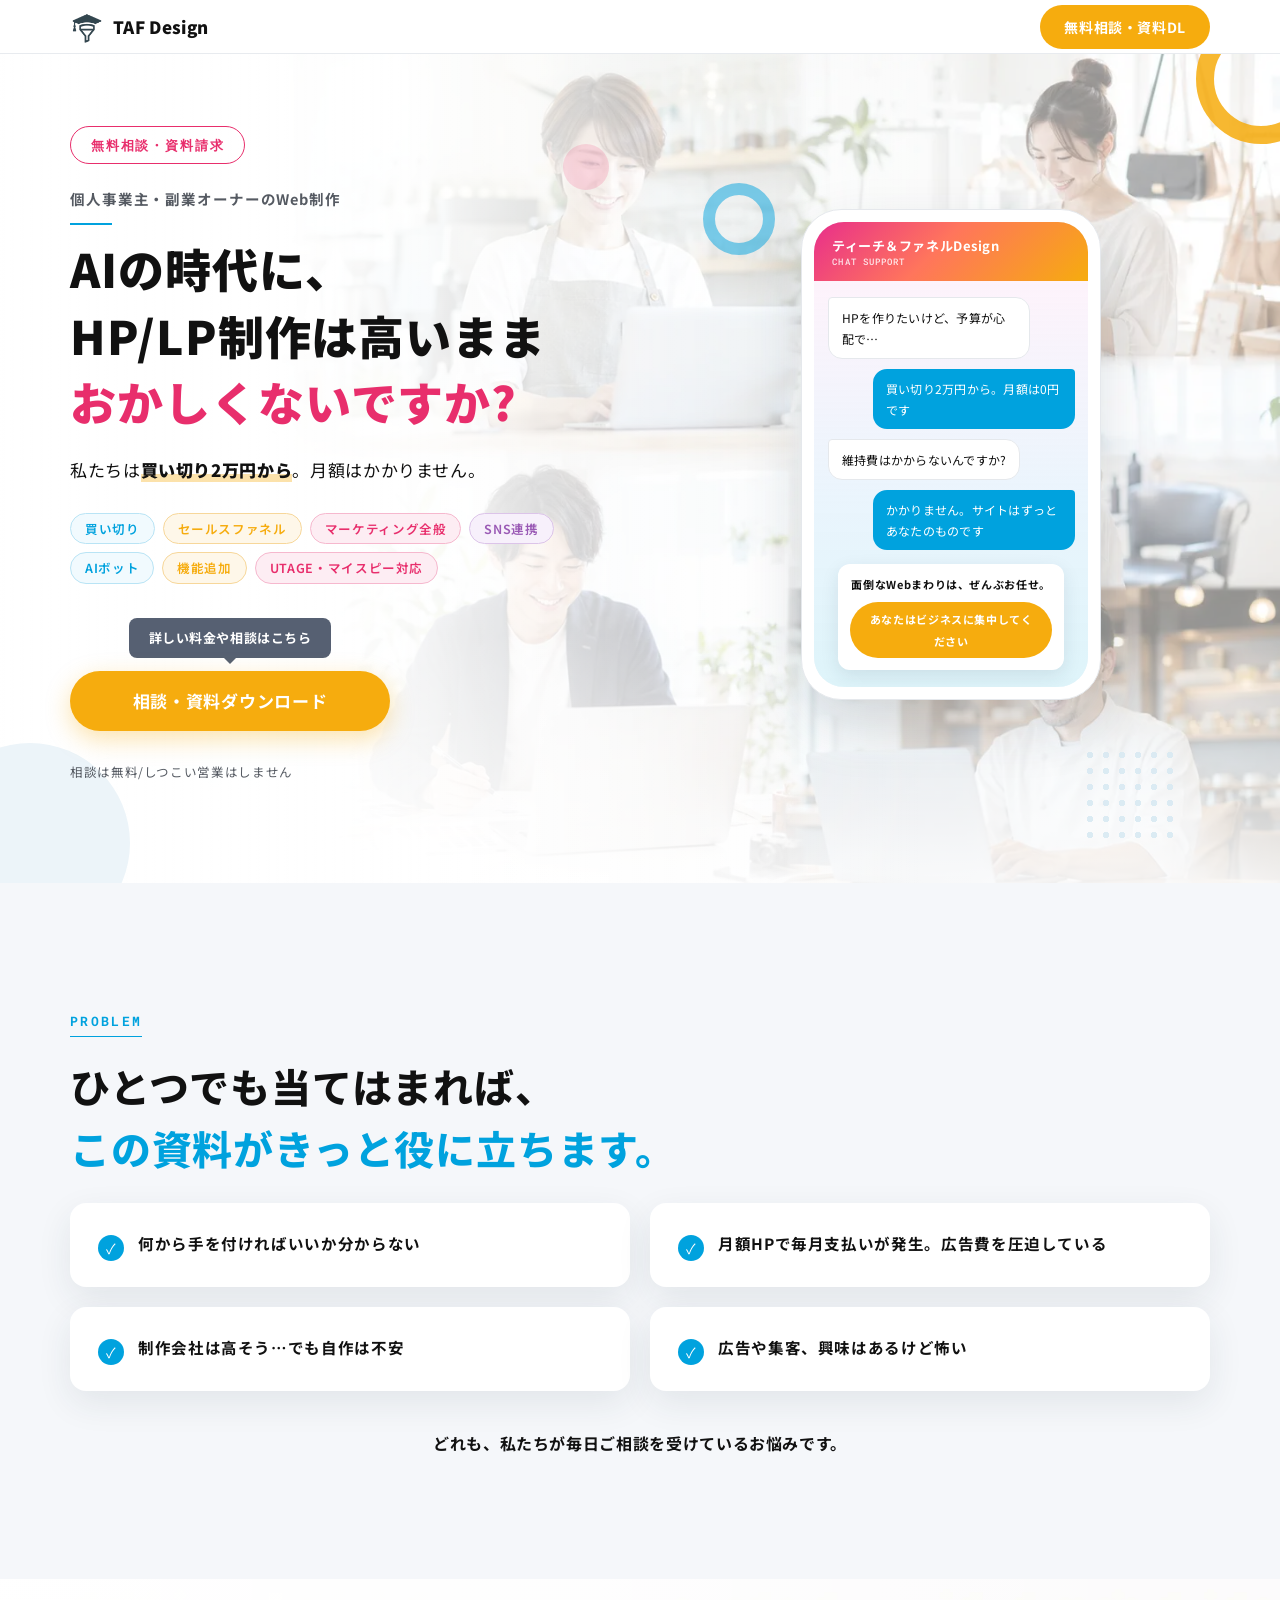
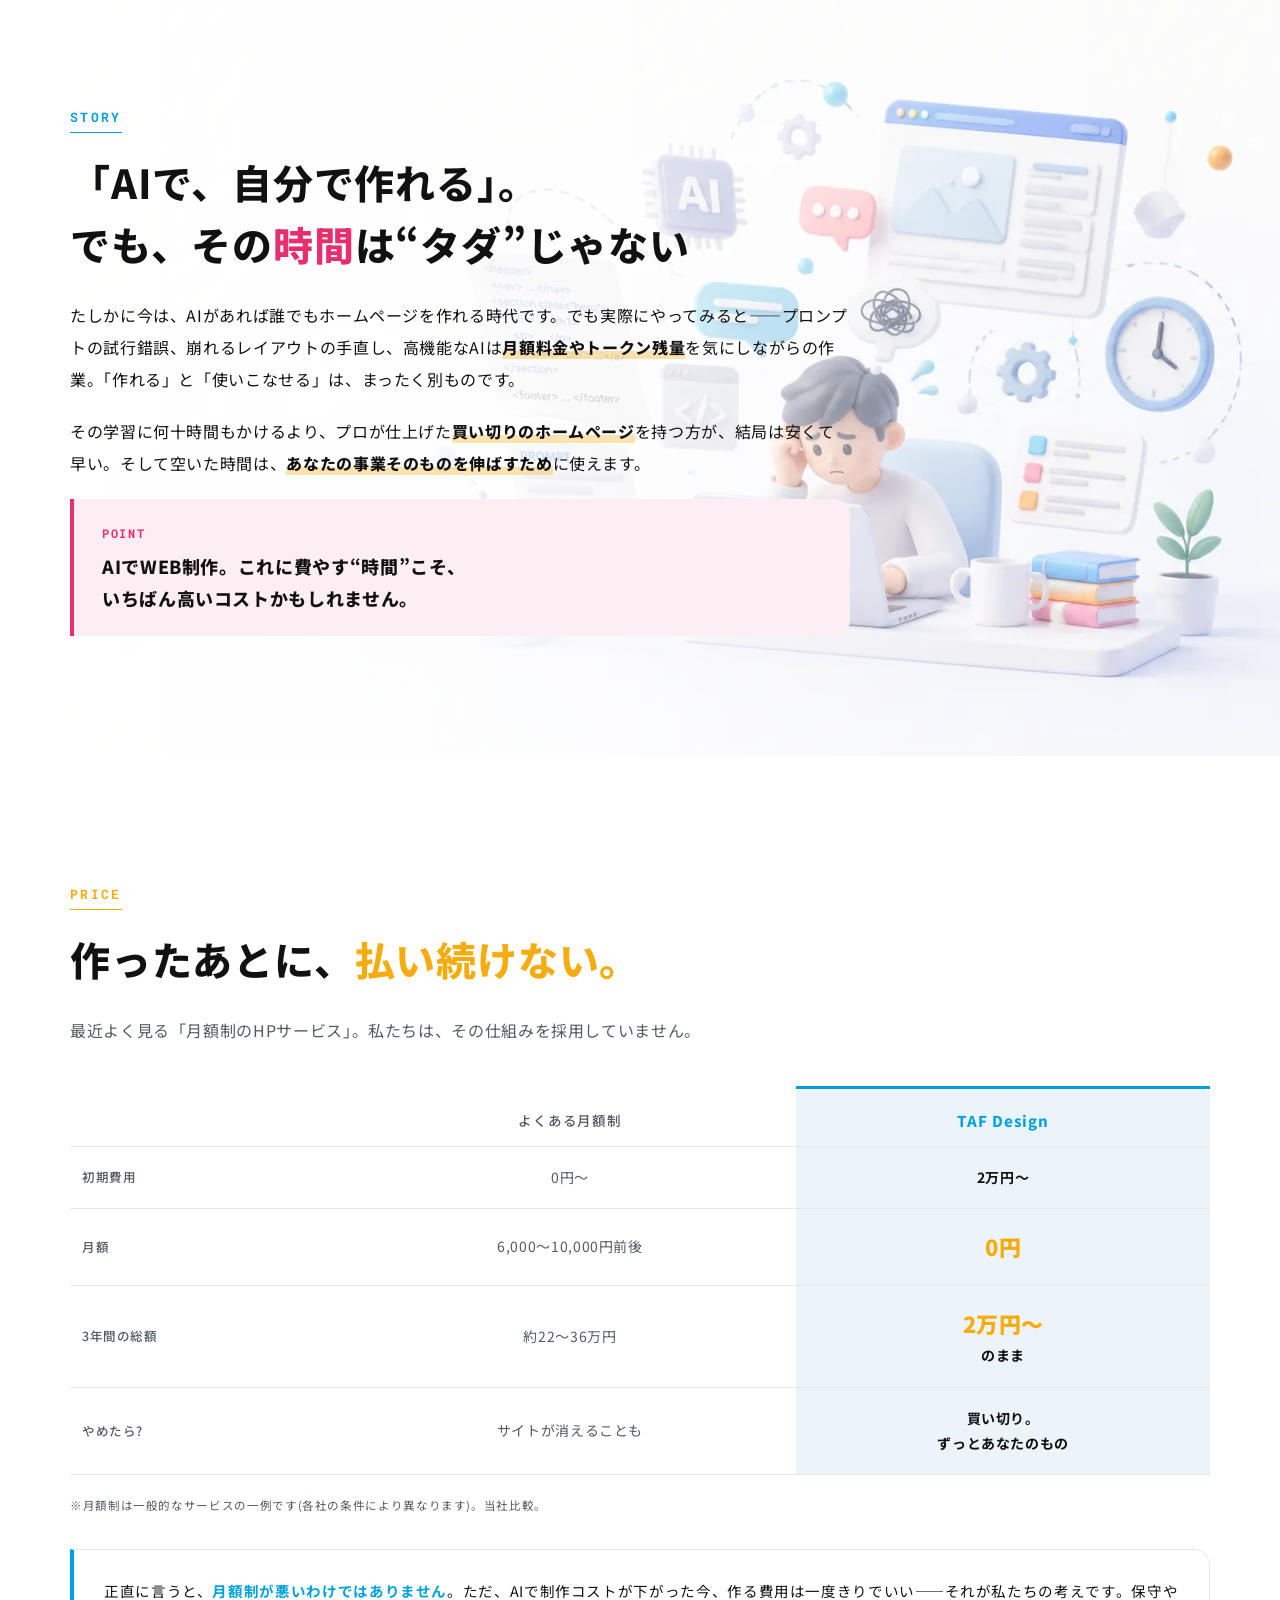
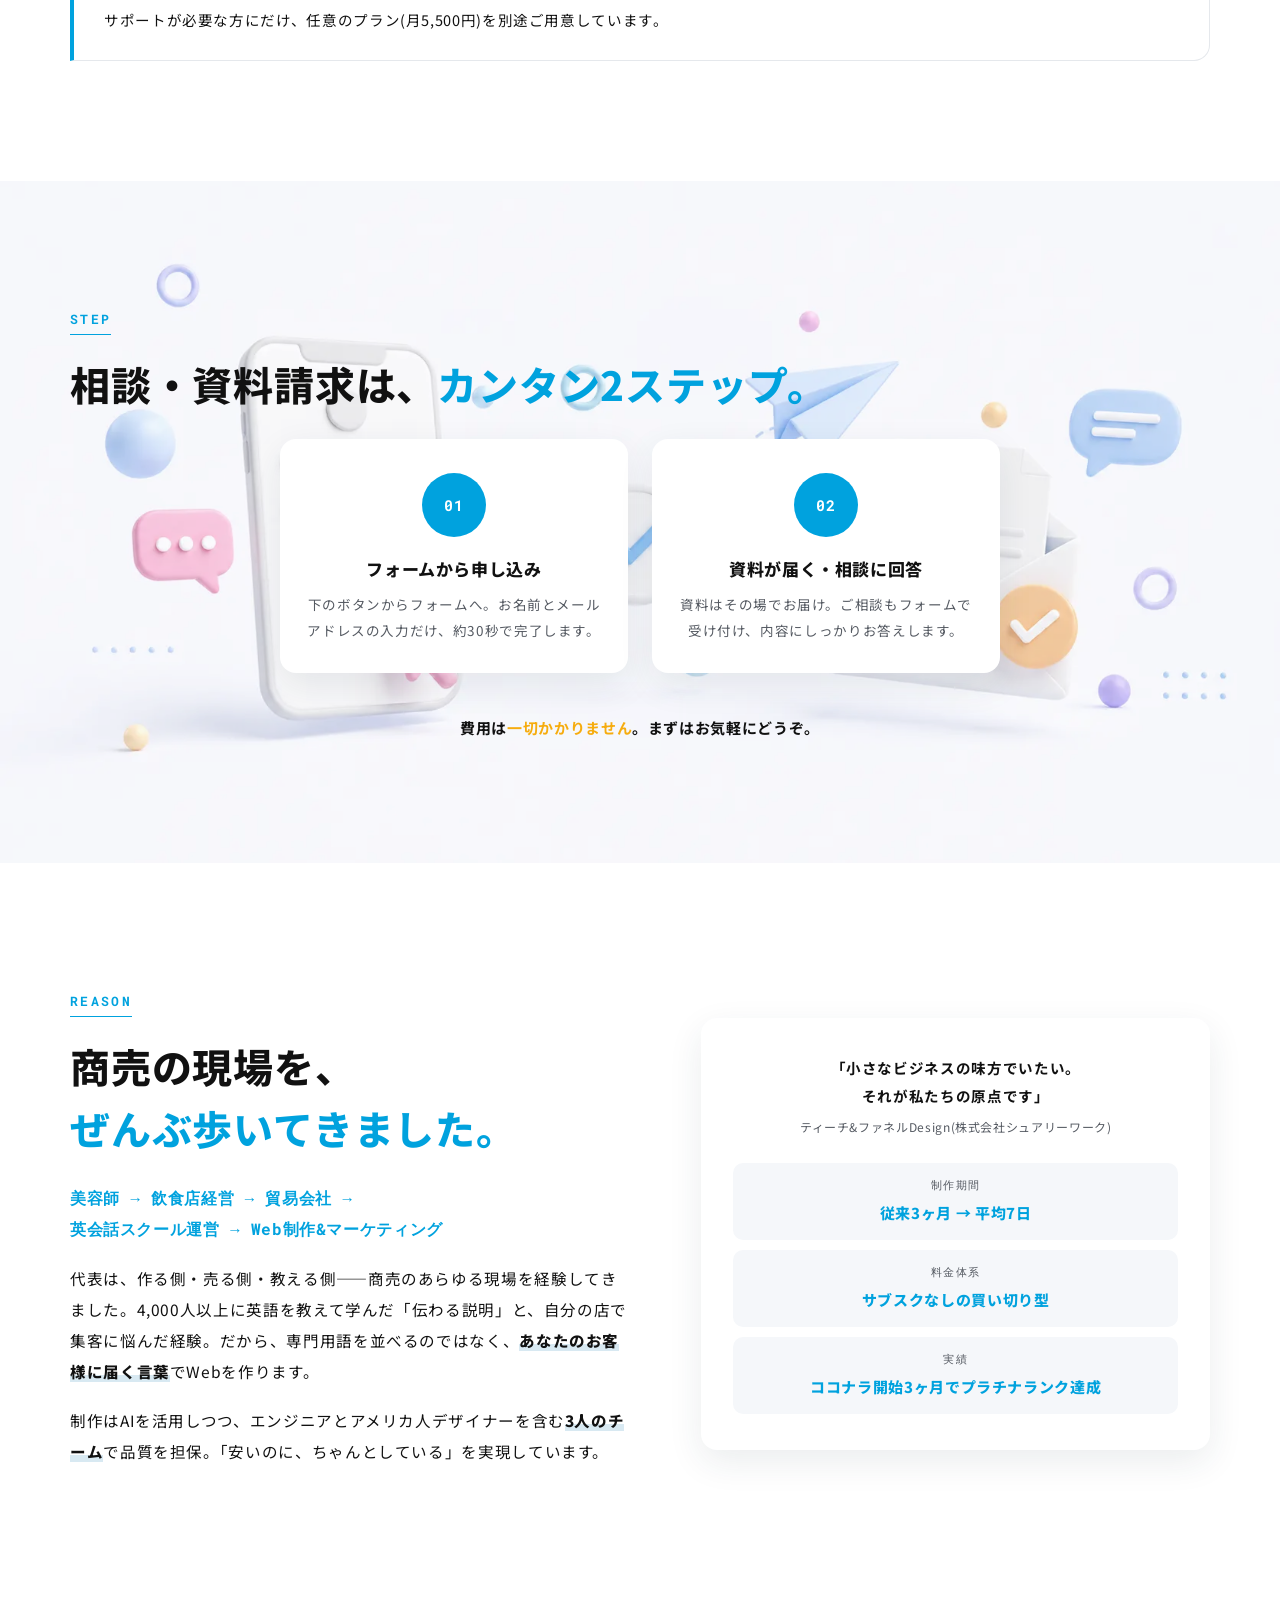
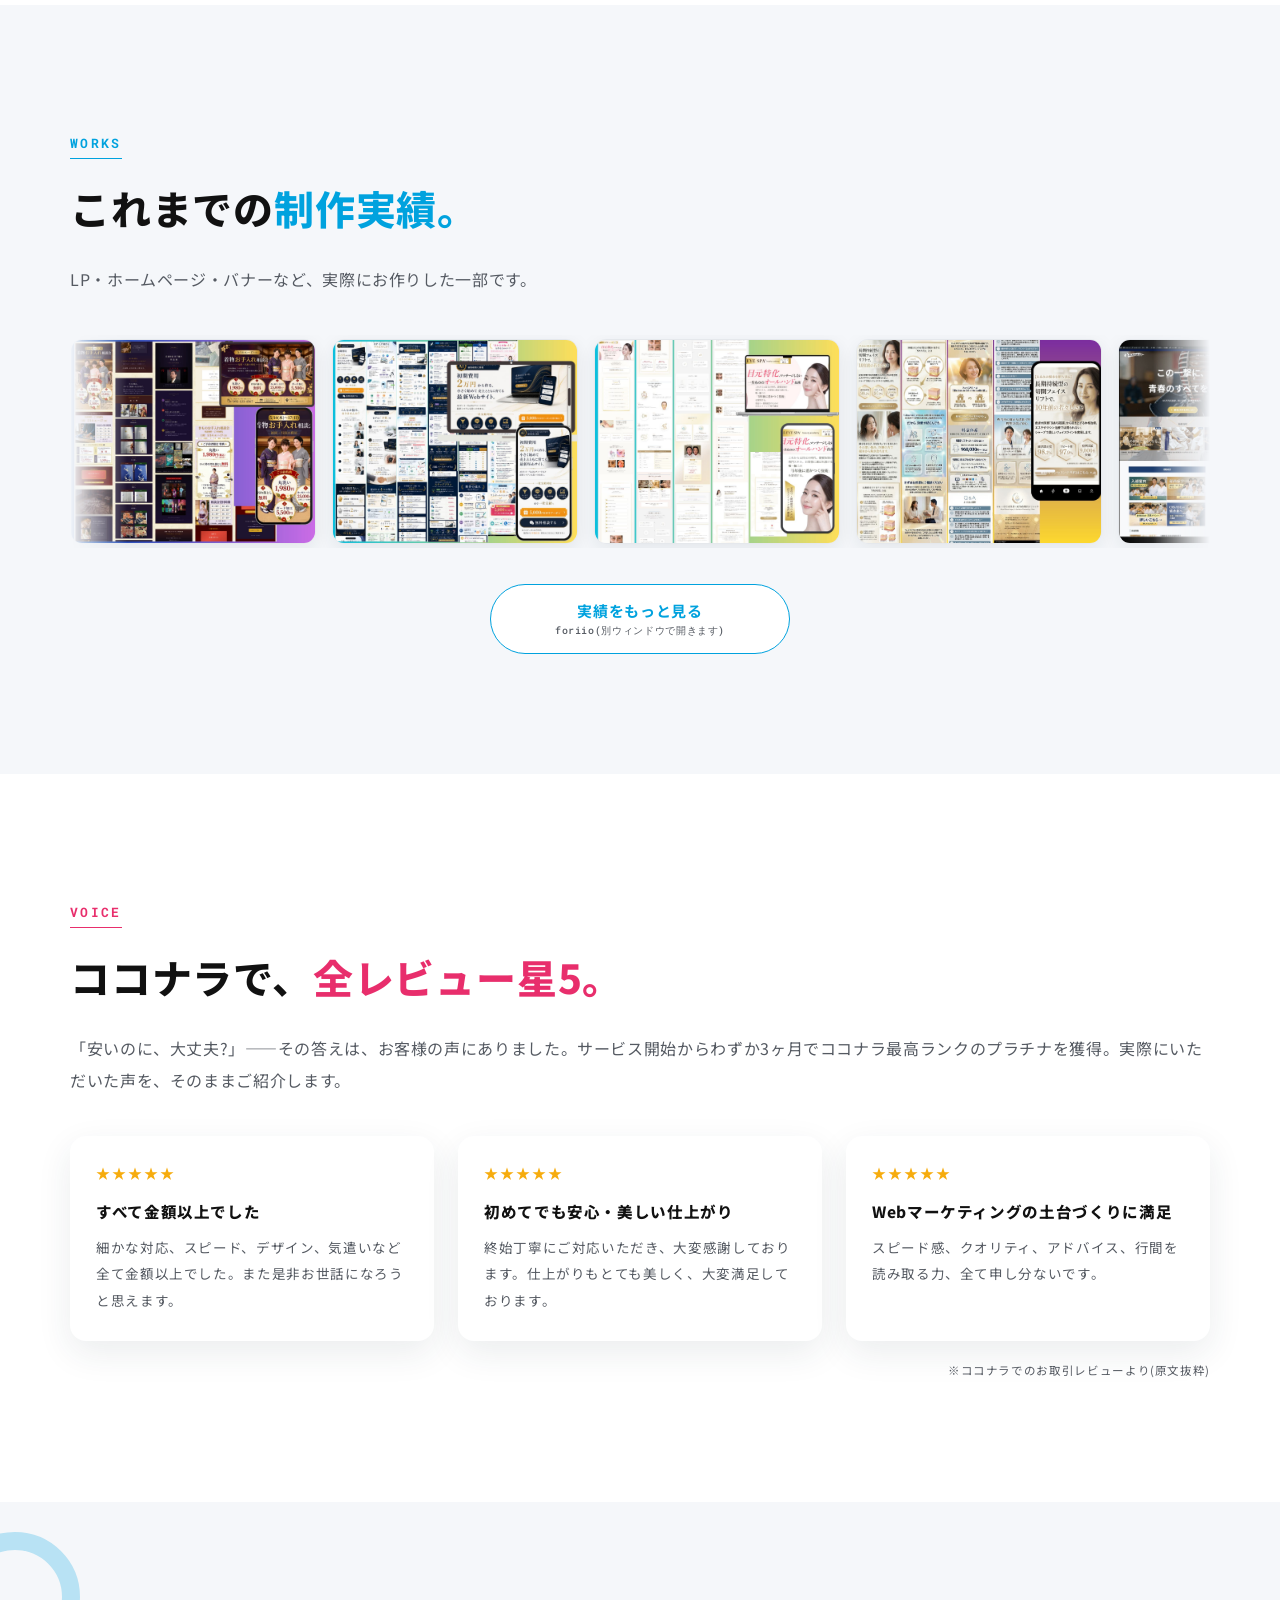
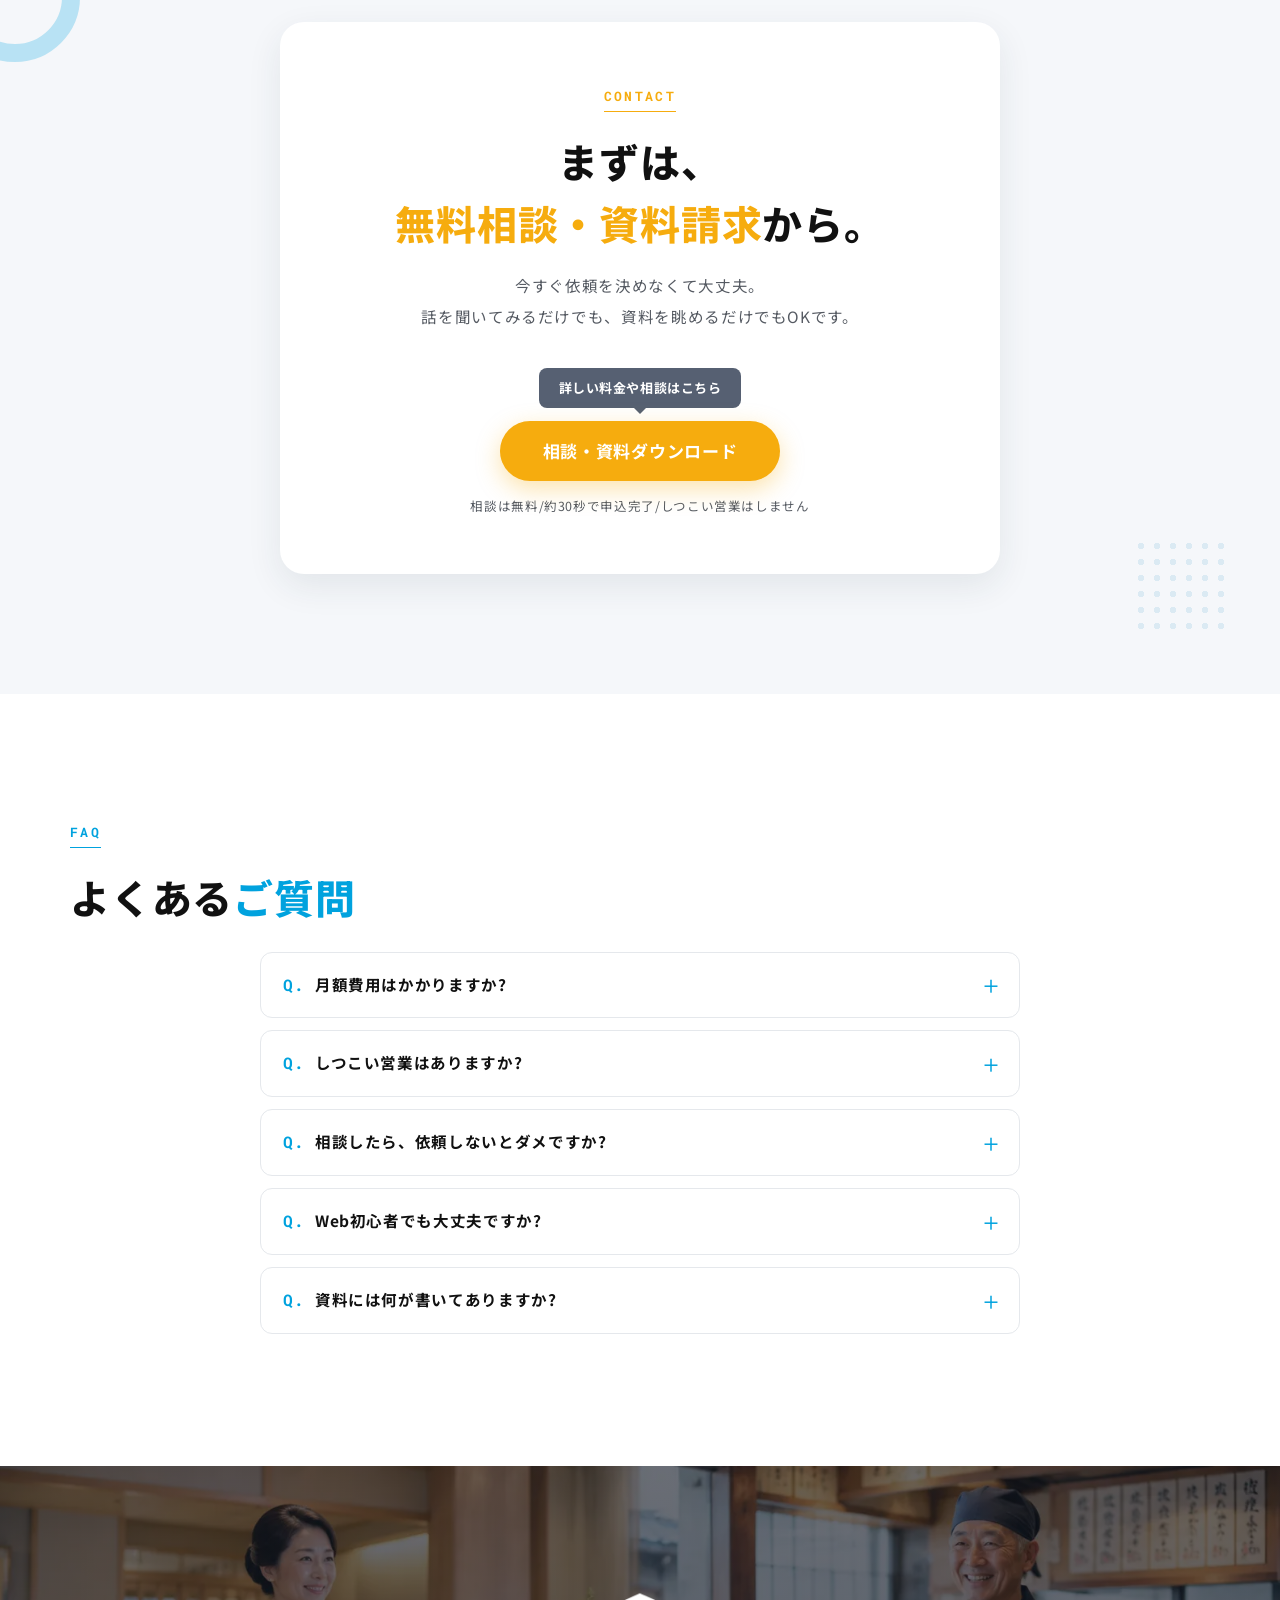
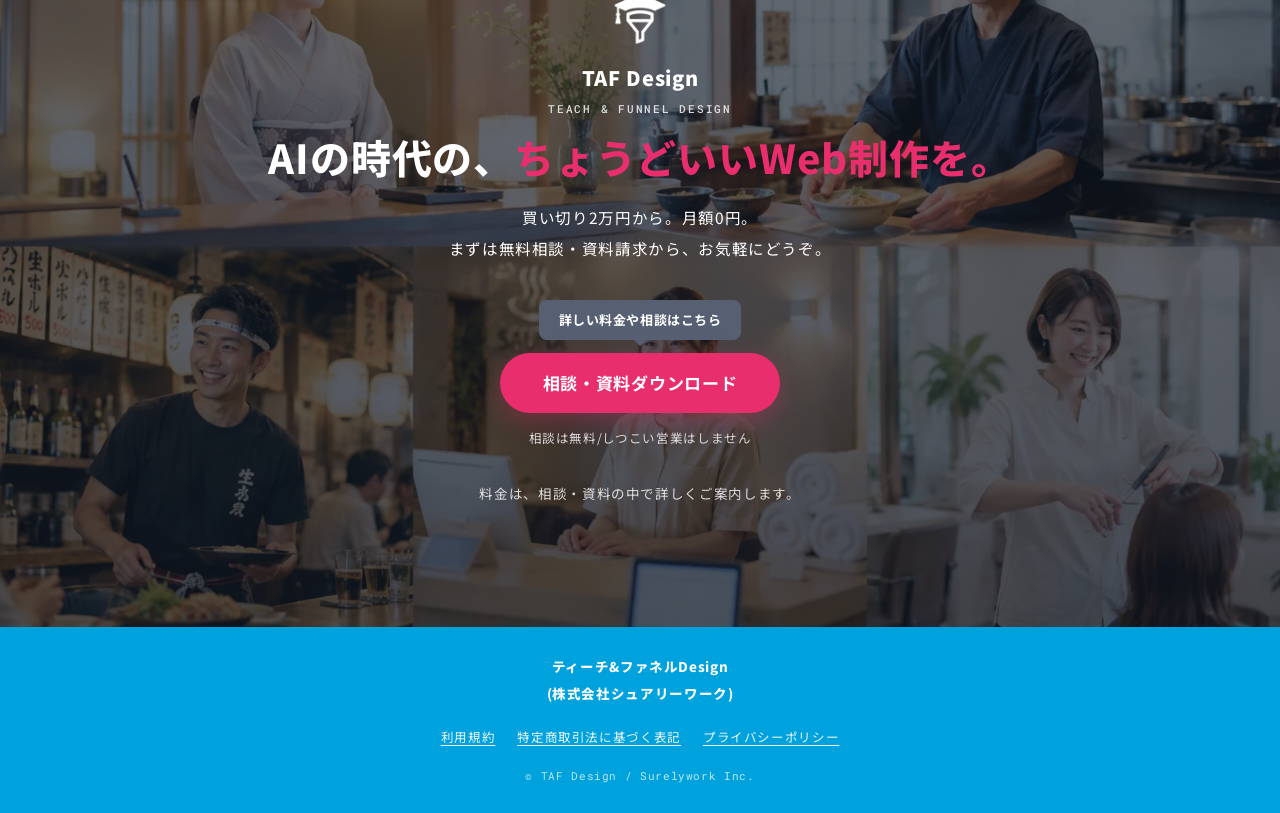
==== index.html @ e44bb984 "index.htmlをユーザーのVS Code編集版に同期(フッター名を2行表示に) Co-Authored-By: Claude Fable 5 <noreply@anthropic.com> Cl" ====
<!DOCTYPE html>
<html lang="ja">
<head>
<meta charset="UTF-8">
<meta name="viewport" content="width=device-width, initial-scale=1.0">
<title>無料相談・資料請求受付中|個人事業主のためのWeb制作 TAF Design</title>

<meta name="description" content="AIの時代に、HP/LP制作は高いまま。おかしくないですか?買い切り2万円から・月額0円のHP/LP制作。無料相談・資料請求を受付中。">
<meta name="robots" content="noindex">

<!-- OGP -->
<meta property="og:type" content="website">
<meta property="og:url" content="https://taf-design.com/lp/">
<meta property="og:title" content="AIの時代に、HPだけ高いまま。おかしくないですか?|TAF Design">
<meta property="og:description" content="買い切り2万円から・月額0円のHP/LP制作。無料相談・資料請求を受付中。">
<meta property="og:image" content="https://taf-design.com/wp-content/uploads/2026/07/lp-fv-main.webp">
<meta property="og:site_name" content="ティーチ&ファネルDesign">
<meta name="twitter:card" content="summary_large_image">

<link rel="icon" type="image/webp" href="images/icon.webp">
<link rel="apple-touch-icon" href="images/icon.webp">

<link rel="preconnect" href="https://fonts.googleapis.com">
<link rel="preconnect" href="https://fonts.gstatic.com" crossorigin>
<link href="https://fonts.googleapis.com/css2?family=Noto+Sans+JP:wght@400;500;700;900&family=Roboto+Mono:wght@500;700&display=swap" rel="stylesheet">
<link rel="stylesheet" href="css/style.css">

<!-- CVキャラ配置(このファイル単体で完結・style.cssの新旧に依存しない) -->
<style>
/* PC: カードの左右の縁に重なって立つ(カードの手前・下寄り) */
.cv-char {
  position: absolute; z-index: 2;
  bottom: calc(var(--section-space) - 12px); top: auto;
  height: 280px; width: auto; max-width: none;
  pointer-events: none; user-select: none;
  filter: drop-shadow(0 10px 18px rgba(30,50,70,.14));
}
.cv-char--girl { right: calc(50% + 283px); left: auto; }
.cv-char--boy  { left: calc(50% + 283px); right: auto; }
@media (max-width: 860px) and (min-width: 701px) {
  .cv-char { height: 230px; }
  .cv-char--girl { right: calc(50% + 225px); }
  .cv-char--boy  { left: calc(50% + 225px); }
}
/* スマホ: FVのチャットUIをスライダーの下に表示 */
@media (max-width: 960px) {
  .fv-visual .phone { display: block !important; margin: 30px auto 0; }
}

/* チャット吹き出しを順番にぷちっと表示 */
.phone.chat-init .chat-body > * { opacity: 0; }
.phone.chat-play .chat-body > * {
  animation: chatPop .5s cubic-bezier(.34,1.56,.64,1) forwards;
}
.phone.chat-play .chat-body > *:nth-child(1) { animation-delay: .3s; }
.phone.chat-play .chat-body > *:nth-child(2) { animation-delay: 1.1s; }
.phone.chat-play .chat-body > *:nth-child(3) { animation-delay: 1.9s; }
.phone.chat-play .chat-body > *:nth-child(4) { animation-delay: 2.7s; }
.phone.chat-play .chat-body > *:nth-child(5) { animation-delay: 3.6s; }
.chat-body .bubble--user { transform-origin: left bottom; }
.chat-body .bubble--taf  { transform-origin: right bottom; }
.chat-body .chat-card    { transform-origin: center bottom; }
@keyframes chatPop {
  0%   { opacity: 0; transform: scale(.5) translateY(10px); }
  70%  { opacity: 1; transform: scale(1.07) translateY(-2px); }
  100% { opacity: 1; transform: scale(1) translateY(0); }
}
@media (prefers-reduced-motion: reduce) {
  .phone.chat-init .chat-body > * { opacity: 1; animation: none !important; }
}

@media (max-width: 700px) {
  /* スマホ: カード左右の縁に重ねて(カードの手前)、頭を上端から出す */
  .cv { padding-top: calc(var(--section-space) + 70px) !important; }
  .cv-char { height: 190px; top: calc(var(--section-space) + 10px); bottom: auto; z-index: 2; }
  .cv-char--girl { left: 8px; right: auto; }
  .cv-char--boy  { right: 8px; left: auto; }
}
</style>

<!-- ▼▼ Meta Pixel(広告配信時に正式なPixelコードへ差し替えてください) ▼▼ -->
<noscript><img height="1" width="1" style="display:none"
src="https://www.facebook.com/tr?id=1427280391720324&ev=PageView&noscript=1"
/></noscript>
<!-- ▲▲ ここまで ▲▲ -->
</head>
<body>

<!-- ヘッダー -->
<header class="site-header">
  <div class="container">
    <a class="header-logo" href="#top"><img class="header-logo-icon" src="images/icon.webp" alt="">TAF Design</a>
    <a class="header-cta" href="https://taf-design.com/offer2/">無料相談・資料DL</a>
  </div>
</header>

<main id="top">

  <!-- FV -->
  <section class="fv" id="fv">
    <img class="fv-bg fv-bg--desktop" src="images/fv-bg.webp" alt="" aria-hidden="true" loading="eager" width="1672" height="941">
    <img class="fv-bg fv-bg--mobile" src="images/fv-bg-mobile.webp" alt="" aria-hidden="true" loading="eager" width="900" height="1600">
    <div class="fv-bg-overlay" aria-hidden="true"></div>
    <div class="deco deco-ring" aria-hidden="true"></div>
    <div class="deco deco-circle deco-circle--blue" aria-hidden="true"></div>
    <div class="deco deco-circle deco-circle--pink" aria-hidden="true"></div>
    <div class="deco deco-dots" aria-hidden="true"></div>
    <div class="container">
      <div class="fv-grid">
        <div class="fv-copy">
          <span class="fv-badge">無料相談・資料請求</span>
          <p class="fv-cat">個人事業主・副業オーナーのWeb制作</p>
          <h1 class="hero-title">AIの時代に、<br>HP/LP制作は高いまま<br><span class="em">おかしくないですか?</span></h1>
          <p class="fv-sub">私たちは<strong>買い切り2万円から</strong>。月額はかかりません。</p>
          <ul class="fv-tags">
            <li>買い切り</li>
            <li>セールスファネル</li>
            <li>マーケティング全般</li>
            <li>SNS連携</li>
            <li>AIボット</li>
            <li>機能追加</li>
            <li>UTAGE・マイスピー対応</li>
          </ul>
          <div class="fv-actions">
            <div class="cta-wrap">
              <span class="cta-badge">詳しい料金や相談はこちら</span>
              <a class="cta-button" href="https://taf-design.com/offer2/">相談・資料ダウンロード</a>
            </div>
            <p class="cta-note">相談は無料/しつこい営業はしません</p>
          </div>
        </div>

        <div class="fv-visual">
          <div class="fv-slider" aria-hidden="true">
            <ul class="fv-slider-track">
              <li><img src="images/fv1.webp" alt="" loading="lazy" width="500" height="400"></li>
              <li><img src="images/fv2.webp" alt="" loading="lazy" width="500" height="400"></li>
              <li><img src="images/fv3.webp" alt="" loading="lazy" width="500" height="400"></li>
              <li><img src="images/fv4.webp" alt="" loading="lazy" width="500" height="400"></li>
              <li><img src="images/fv5.webp" alt="" loading="lazy" width="500" height="400"></li>
              <li><img src="images/fv1.webp" alt="" loading="lazy" width="500" height="400"></li>
              <li><img src="images/fv2.webp" alt="" loading="lazy" width="500" height="400"></li>
              <li><img src="images/fv3.webp" alt="" loading="lazy" width="500" height="400"></li>
              <li><img src="images/fv4.webp" alt="" loading="lazy" width="500" height="400"></li>
              <li><img src="images/fv5.webp" alt="" loading="lazy" width="500" height="400"></li>
            </ul>
          </div>
          <div class="deco deco-ring deco-ring--small" aria-hidden="true"></div>
          <div class="phone" aria-hidden="true">
            <div class="phone-screen">
              <div class="chat-header">ティーチ＆ファネルDesign<small>CHAT SUPPORT</small></div>
              <div class="chat-body">
                <div class="bubble bubble--user">HPを作りたいけど、予算が心配で…</div>
                <div class="bubble bubble--taf">買い切り2万円から。月額は0円です</div>
                <div class="bubble bubble--user">維持費はかからないんですか?</div>
                <div class="bubble bubble--taf">かかりません。サイトはずっとあなたのものです</div>
                <div class="chat-card">
                  <p>面倒なWebまわりは、ぜんぶお任せ。</p>
                  <span>あなたはビジネスに集中してください</span>
                </div>
              </div>
            </div>
          </div>
        </div>
      </div>
    </div>
  </section>

  <!-- 課題提起(悩み) -->
  <section class="section section--light">
    <div class="container fade-in">
      <span class="sec-label">PROBLEM</span>
      <h2 class="sec-title">ひとつでも当てはまれば、<br><span class="text-blue">この資料がきっと役に立ちます。</span></h2>
      <div class="problem-grid">
        <div class="problem-card"><span class="check">✓</span><p>何から手を付ければいいか分からない</p></div>
        <div class="problem-card"><span class="check">✓</span><p>月額HPで毎月支払いが発生。広告費を圧迫している</p></div>
        <div class="problem-card"><span class="check">✓</span><p>制作会社は高そう…でも自作は不安</p></div>
        <div class="problem-card"><span class="check">✓</span><p>広告や集客、興味はあるけど怖い</p></div>
      </div>
      <p class="problem-close">どれも、私たちが毎日ご相談を受けているお悩みです。</p>
    </div>
  </section>

  <!-- ストーリー(AIで自作 vs 買い切り) -->
  <section class="section has-secbg story-sec">
    <img class="sec-bg sec-bg--story" src="images/story-bg.webp" alt="" aria-hidden="true" loading="lazy">
    <div class="sec-ov sec-ov--leftwhite" aria-hidden="true"></div>
    <div class="container fade-in">
      <span class="sec-label">STORY</span>
      <h2 class="sec-title">「AIで、自分で作れる」。<br>でも、その<span class="text-pink">時間</span>は“タダ”じゃない</h2>
      <p class="story-text">たしかに今は、AIがあれば誰でもホームページを作れる時代です。でも実際にやってみると——プロンプトの試行錯誤、崩れるレイアウトの手直し、高機能なAIは<strong>月額料金やトークン残量</strong>を気にしながらの作業。「作れる」と「使いこなせる」は、まったく別ものです。</p>
      <p class="story-text">その学習に何十時間もかけるより、プロが仕上げた<strong>買い切りのホームページ</strong>を持つ方が、結局は安くて早い。そして空いた時間は、<strong>あなたの事業そのものを伸ばすため</strong>に使えます。</p>
      <div class="story-callout">
        <span class="story-callout-label">POINT</span>
        <p>AIでWEB制作。これに費やす“時間”こそ、<br>いちばん高いコストかもしれません。</p>
      </div>
      <img class="story-illust-inline" src="images/story-bg-sp.webp" alt="AIで自作するより、プロの買い切りホームページを" loading="lazy">
    </div>
  </section>

  <!-- 価格比較 -->
  <section class="section">
    <div class="container fade-in">
      <span class="sec-label sec-label--orange">PRICE</span>
      <h2 class="sec-title">作ったあとに、<span class="text-orange">払い続けない。</span></h2>
      <p class="sec-lead">最近よく見る「月額制のHPサービス」。私たちは、その仕組みを採用していません。</p>

      <div class="hikaku-table-wrap">
        <table class="hikaku-table">
          <thead>
            <tr>
              <th></th>
              <th class="col-sub">よくある月額制</th>
              <th class="col-taf">TAF Design</th>
            </tr>
          </thead>
          <tbody>
            <tr>
              <th>初期費用</th>
              <td class="col-sub">0円〜</td>
              <td class="col-taf">2万円〜</td>
            </tr>
            <tr>
              <th>月額</th>
              <td class="col-sub">6,000〜10,000円前後</td>
              <td class="col-taf"><span class="big">0円</span></td>
            </tr>
            <tr>
              <th>3年間の総額</th>
              <td class="col-sub">約22〜36万円</td>
              <td class="col-taf"><span class="big">2万円〜</span><br>のまま</td>
            </tr>
            <tr>
              <th>やめたら?</th>
              <td class="col-sub">サイトが消えることも</td>
              <td class="col-taf">買い切り。<br>ずっとあなたのもの</td>
            </tr>
          </tbody>
        </table>
      </div>
      <p class="hikaku-note">※月額制は一般的なサービスの一例です(各社の条件により異なります)。当社比較。</p>

      <div class="honest-card">
        正直に言うと、<strong>月額制が悪いわけではありません</strong>。ただ、AIで制作コストが下がった今、作る費用は一度きりでいい——それが私たちの考えです。保守やサポートが必要な方にだけ、任意のプラン(月5,500円)を別途ご用意しています。
      </div>
    </div>
  </section>

  <!-- 流れ(2ステップ) -->
  <section class="section section--light has-secbg step-sec">
    <img class="sec-bg sec-bg--step" src="images/step-bg.webp" alt="" aria-hidden="true" loading="lazy">
    <div class="sec-ov sec-ov--white" aria-hidden="true"></div>
    <div class="container fade-in">
      <span class="sec-label">STEP</span>
      <h2 class="sec-title">相談・資料請求は、<span class="text-blue">カンタン2ステップ。</span></h2>
      <ol class="steps steps--2">
        <li>
          <h3>フォームから申し込み</h3>
          <p>下のボタンからフォームへ。お名前とメールアドレスの入力だけ、約30秒で完了します。</p>
        </li>
        <li>
          <h3>資料が届く・相談に回答</h3>
          <p>資料はその場でお届け。ご相談もフォームで受け付け、内容にしっかりお答えします。</p>
        </li>
      </ol>
      <p class="steps-close">費用は<span class="em">一切かかりません</span>。まずはお気軽にどうぞ。</p>
      <img class="step-illust-inline" src="images/step-bg.webp" alt="フォームから申し込むと資料が届く流れ" loading="lazy">
    </div>
  </section>

  <!-- 選ばれる理由 -->
  <section class="section">
    <div class="container fade-in">
      <div class="reason-grid">
        <div class="reason-body">
          <span class="sec-label">REASON</span>
          <h2 class="sec-title">商売の現場を、<br><span class="text-blue">ぜんぶ歩いてきました。</span></h2>
          <p class="reason-career">美容師 → 飲食店経営 → 貿易会社 →<br>英会話スクール運営 → Web制作&マーケティング</p>
          <p>代表は、作る側・売る側・教える側——商売のあらゆる現場を経験してきました。4,000人以上に英語を教えて学んだ「伝わる説明」と、自分の店で集客に悩んだ経験。だから、専門用語を並べるのではなく、<strong>あなたのお客様に届く言葉</strong>でWebを作ります。</p>
          <p>制作はAIを活用しつつ、エンジニアとアメリカ人デザイナーを含む<strong>3人のチーム</strong>で品質を担保。「安いのに、ちゃんとしている」を実現しています。</p>
        </div>
        <div class="reason-profile">
          <img class="reason-photo" src="https://taf-design.com/wp-content/uploads/2026/07/lp-daihyo.webp" alt="代表 大村" loading="lazy" width="400" height="400">
          <p class="reason-quote">「小さなビジネスの味方でいたい。<br>それが私たちの原点です」</p>
          <p class="reason-company">ティーチ&ファネルDesign(株式会社シュアリーワーク)</p>
          <div class="reason-badges">
            <div><span>制作期間</span><strong>従来3ヶ月 → 平均7日</strong></div>
            <div><span>料金体系</span><strong>サブスクなしの買い切り型</strong></div>
            <div><span>実績</span><strong>ココナラ開始3ヶ月でプラチナランク達成</strong></div>
          </div>
        </div>
      </div>
    </div>
  </section>

  <!-- 制作実績 -->
  <section class="section section--light">
    <div class="container fade-in">
      <span class="sec-label">WORKS</span>
      <h2 class="sec-title">これまでの<span class="text-blue">制作実績。</span></h2>
      <p class="sec-lead">LP・ホームページ・バナーなど、実際にお作りした一部です。</p>
      <div class="works-marquee">
        <ul class="works-track">
          <li><a href="https://www.foriio.com/surelywork-810" target="_blank" rel="noopener"><img src="images/work-01.jpg" alt="制作実績 01" loading="lazy"></a></li>
          <li><a href="https://www.foriio.com/surelywork-810" target="_blank" rel="noopener"><img src="images/work-02.jpg" alt="制作実績 02" loading="lazy"></a></li>
          <li><a href="https://www.foriio.com/surelywork-810" target="_blank" rel="noopener"><img src="images/work-03.jpg" alt="制作実績 03" loading="lazy"></a></li>
          <li><a href="https://www.foriio.com/surelywork-810" target="_blank" rel="noopener"><img src="images/work-04.jpg" alt="制作実績 04" loading="lazy"></a></li>
          <li><a href="https://www.foriio.com/surelywork-810" target="_blank" rel="noopener"><img src="images/work-05.jpg" alt="制作実績 05" loading="lazy"></a></li>
          <li><a href="https://www.foriio.com/surelywork-810" target="_blank" rel="noopener"><img src="images/work-06.jpg" alt="制作実績 06" loading="lazy"></a></li>
          <li><a href="https://www.foriio.com/surelywork-810" target="_blank" rel="noopener"><img src="images/work-07.jpg" alt="制作実績 07" loading="lazy"></a></li>
          <li><a href="https://www.foriio.com/surelywork-810" target="_blank" rel="noopener"><img src="images/work-08.jpg" alt="制作実績 08" loading="lazy"></a></li>
          <li><a href="https://www.foriio.com/surelywork-810" target="_blank" rel="noopener"><img src="images/work-09.jpg" alt="制作実績 09" loading="lazy"></a></li>
          <li><a href="https://www.foriio.com/surelywork-810" target="_blank" rel="noopener"><img src="images/work-10.jpg" alt="制作実績 10" loading="lazy"></a></li>
          <li><a href="https://www.foriio.com/surelywork-810" target="_blank" rel="noopener"><img src="images/work-11.jpg" alt="制作実績 11" loading="lazy"></a></li>
          <li aria-hidden="true"><a href="https://www.foriio.com/surelywork-810" target="_blank" rel="noopener" tabindex="-1"><img src="images/work-01.jpg" alt="" loading="lazy"></a></li>
          <li aria-hidden="true"><a href="https://www.foriio.com/surelywork-810" target="_blank" rel="noopener" tabindex="-1"><img src="images/work-02.jpg" alt="" loading="lazy"></a></li>
          <li aria-hidden="true"><a href="https://www.foriio.com/surelywork-810" target="_blank" rel="noopener" tabindex="-1"><img src="images/work-03.jpg" alt="" loading="lazy"></a></li>
          <li aria-hidden="true"><a href="https://www.foriio.com/surelywork-810" target="_blank" rel="noopener" tabindex="-1"><img src="images/work-04.jpg" alt="" loading="lazy"></a></li>
          <li aria-hidden="true"><a href="https://www.foriio.com/surelywork-810" target="_blank" rel="noopener" tabindex="-1"><img src="images/work-05.jpg" alt="" loading="lazy"></a></li>
          <li aria-hidden="true"><a href="https://www.foriio.com/surelywork-810" target="_blank" rel="noopener" tabindex="-1"><img src="images/work-06.jpg" alt="" loading="lazy"></a></li>
          <li aria-hidden="true"><a href="https://www.foriio.com/surelywork-810" target="_blank" rel="noopener" tabindex="-1"><img src="images/work-07.jpg" alt="" loading="lazy"></a></li>
          <li aria-hidden="true"><a href="https://www.foriio.com/surelywork-810" target="_blank" rel="noopener" tabindex="-1"><img src="images/work-08.jpg" alt="" loading="lazy"></a></li>
          <li aria-hidden="true"><a href="https://www.foriio.com/surelywork-810" target="_blank" rel="noopener" tabindex="-1"><img src="images/work-09.jpg" alt="" loading="lazy"></a></li>
          <li aria-hidden="true"><a href="https://www.foriio.com/surelywork-810" target="_blank" rel="noopener" tabindex="-1"><img src="images/work-10.jpg" alt="" loading="lazy"></a></li>
          <li aria-hidden="true"><a href="https://www.foriio.com/surelywork-810" target="_blank" rel="noopener" tabindex="-1"><img src="images/work-11.jpg" alt="" loading="lazy"></a></li>
        </ul>
      </div>
      <div class="works-more">
        <a class="works-btn" href="https://www.foriio.com/surelywork-810" target="_blank" rel="noopener">実績をもっと見る<span>foriio(別ウィンドウで開きます)</span></a>
      </div>
    </div>
  </section>

  <!-- お客様の声 -->
  <section class="section">
    <div class="container fade-in">
      <span class="sec-label sec-label--pink">VOICE</span>
      <h2 class="sec-title">ココナラで、<span class="text-pink">全レビュー星5。</span></h2>
      <p class="sec-lead">「安いのに、大丈夫?」——その答えは、お客様の声にありました。サービス開始からわずか3ヶ月でココナラ最高ランクのプラチナを獲得。実際にいただいた声を、そのままご紹介します。</p>

      <div class="voice-grid">
        <article class="voice-card">
          <div class="voice-head">
            <img src="https://taf-design.com/wp-content/uploads/2026/07/lp-voice-01.webp" alt="お客様の声" loading="lazy" width="120" height="120">
            <div class="voice-stars">★★★★★</div>
          </div>
          <h3>すべて金額以上でした</h3>
          <p>細かな対応、スピード、デザイン、気遣いなど全て金額以上でした。また是非お世話になろうと思えます。</p>
        </article>
        <article class="voice-card">
          <div class="voice-head">
            <img src="https://taf-design.com/wp-content/uploads/2026/07/lp-voice-02.webp" alt="お客様の声" loading="lazy" width="120" height="120">
            <div class="voice-stars">★★★★★</div>
          </div>
          <h3>初めてでも安心・美しい仕上がり</h3>
          <p>終始丁寧にご対応いただき、大変感謝しております。仕上がりもとても美しく、大変満足しております。</p>
        </article>
        <article class="voice-card">
          <div class="voice-head">
            <img src="https://taf-design.com/wp-content/uploads/2026/07/lp-voice-03.webp" alt="お客様の声" loading="lazy" width="120" height="120">
            <div class="voice-stars">★★★★★</div>
          </div>
          <h3>Webマーケティングの土台づくりに満足</h3>
          <p>スピード感、クオリティ、アドバイス、行間を読み取る力、全て申し分ないです。</p>
        </article>
      </div>
      <p class="voice-source">※ココナラでのお取引レビューより(原文抜粋)</p>
    </div>
  </section>

  <!-- CV(メイン誘導) -->
  <section class="section section--light cv">
    <div class="deco deco-ring" aria-hidden="true"></div>
    <div class="deco deco-dots" aria-hidden="true"></div>
    <img class="cv-char cv-char--girl" src="images/girl.webp" alt="" aria-hidden="true" loading="lazy" width="715" height="1290" onerror="this.style.display='none'">
    <img class="cv-char cv-char--boy" src="images/boy.webp" alt="" aria-hidden="true" loading="lazy" width="715" height="1290" onerror="this.style.display='none'">
    <div class="container fade-in">
      <div class="cv-box">
        <span class="sec-label sec-label--orange">CONTACT</span>
        <h2 class="sec-title">まずは、<br><span class="text-orange">無料相談・資料請求</span>から。</h2>
        <p class="cv-lead">今すぐ依頼を決めなくて大丈夫。<br>話を聞いてみるだけでも、資料を眺めるだけでもOKです。</p>
        <div class="cta-wrap">
          <span class="cta-badge">詳しい料金や相談はこちら</span>
          <a class="cta-button" href="https://taf-design.com/offer2/">相談・資料ダウンロード</a>
        </div>
        <p class="cta-note">相談は無料/約30秒で申込完了/しつこい営業はしません</p>
      </div>
    </div>
  </section>

  <!-- FAQ -->
  <section class="section">
    <div class="container fade-in">
      <span class="sec-label">FAQ</span>
      <h2 class="sec-title">よくある<span class="text-blue">ご質問</span></h2>
      <div class="faq">
        <details>
          <summary>月額費用はかかりますか?</summary>
          <p class="ans">制作費は買い切りです。月額の縛りはありません。ご希望の方にだけ、運用サポートプランを別途ご用意しています。</p>
        </details>
        <details>
          <summary>しつこい営業はありますか?</summary>
          <p class="ans">一切しません。資料を受け取って、そのままでも大丈夫です。</p>
        </details>
        <details>
          <summary>相談したら、依頼しないとダメですか?</summary>
          <p class="ans">いいえ。お話を伺って、検討だけで終わっても大丈夫です。まずは疑問や不安の解消にお使いください。</p>
        </details>
        <details>
          <summary>Web初心者でも大丈夫ですか?</summary>
          <p class="ans">むしろ歓迎です。専門知識は不要。こちらの質問に答えていただくだけで、構成も文章もプロが組み立てます。</p>
        </details>
        <details>
          <summary>資料には何が書いてありますか?</summary>
          <p class="ans">料金プラン、制作の流れ、制作実績、よくいただくご質問への回答をまとめています。社内での検討にもそのままお使いいただけます。</p>
        </details>
      </div>
    </div>
  </section>

  <!-- 最終CTA -->
  <section class="section final final-photobg has-secbg" id="final-cta">
    <img class="sec-bg sec-bg--photo" src="images/cta-bg.webp" alt="" aria-hidden="true" loading="lazy">
    <div class="sec-ov sec-ov--dark" aria-hidden="true"></div>
    <div class="container fade-in">
      <img class="final-logo-icon" src="images/icon.webp" alt="">
      <p class="final-logo">TAF Design<span>TEACH &amp; FUNNEL DESIGN</span></p>
      <h2 class="sec-title">AIの時代の、<span class="text-pink">ちょうどいいWeb制作を。</span></h2>
      <p class="final-lead">買い切り2万円から。月額0円。<br>まずは無料相談・資料請求から、お気軽にどうぞ。</p>
      <div class="cta-wrap">
        <span class="cta-badge">詳しい料金や相談はこちら</span>
        <a class="cta-button cta-button--pink" href="https://taf-design.com/offer2/">相談・資料ダウンロード</a>
      </div>
      <p class="cta-note">相談は無料/しつこい営業はしません</p>
      <p class="final-sub">料金は、相談・資料の中で詳しくご案内します。</p>
    </div>
  </section>

</main>

<!-- フッター -->
<footer class="site-footer">
  <div class="container">
    <p class="footer-name">ティーチ&ファネルDesign<br>(株式会社シュアリーワーク)</p>
    <ul class="footer-links">
      <li><a href="https://taf-design.com/kiyaku/" target="_blank" rel="noopener">利用規約</a></li>
      <li><a href="https://taf-design.com/tokushoho/" target="_blank" rel="noopener">特定商取引法に基づく表記</a></li>
      <li><a href="https://taf-design.com/privacy-policy/" target="_blank" rel="noopener">プライバシーポリシー</a></li>
    </ul>
    <p class="footer-copy">&copy; TAF Design / Surelywork Inc.</p>
  </div>
</footer>

<!-- 追従CTAバー -->
<div class="stickybar" id="stickybar">
  <a href="https://taf-design.com/offer2/">相談・資料ダウンロード(無料)</a>
</div>

<script src="js/main.js"></script>
<script>
/* チャット吹き出しの順次アニメーション(画面に入るたびに再生) */
(function(){
  var phone = document.querySelector('.phone');
  if(!phone || !('IntersectionObserver' in window)) return;
  phone.classList.add('chat-init');
  new IntersectionObserver(function(entries){
    entries.forEach(function(e){
      if(e.isIntersecting){ phone.classList.add('chat-play'); }
      else { phone.classList.remove('chat-play'); }
    });
  }, { threshold: 0.35 }).observe(phone);
})();
</script>
</body>
</html>
---- css/style.css ----
/* ============================================================
   TAF-V2meta-LP — SaaS系トンマナ
   白×薄いブルーグレー基調 / 黒太ゴシック / アクセント3色
   ブルー=機能・仕組み / オレンジ=CTA・メリット / ピンク=結果・感情
   ============================================================ */

:root {
  /* Base */
  --color-white: #FFFFFF;
  --color-bg-light: #F5F7FA;
  --color-bg-blue: #ECF4F9;
  --color-text: #111111;
  --color-text-sub: #555A62;
  --color-border: #E5E8EC;

  /* Brand accents */
  --color-blue: #00A2DE;
  --color-blue-light: #D8E9F2;
  --color-orange: #F6AC0E;
  --color-pink: #E82E6C;
  --color-purple: #9A5AB5;

  /* UI */
  --radius-card: 16px;
  --radius-button: 999px;
  --shadow-card: 0 12px 35px rgba(30, 50, 70, 0.09);

  /* Layout */
  --container-width: 1140px;
  --section-space: 120px;

  --font-body: "Noto Sans JP", "Hiragino Kaku Gothic ProN", "Yu Gothic", sans-serif;
  --font-mono: "Roboto Mono", "Space Mono", monospace;
}

/* ===== Reset / Base ===== */
*, *::before, *::after { box-sizing: border-box; }

html { scroll-behavior: smooth; }

body {
  margin: 0;
  padding: 0;
  font-family: var(--font-body);
  color: var(--color-text);
  background: var(--color-white);
  font-size: 16px;
  line-height: 2;
  letter-spacing: 0.04em;
  overflow-x: hidden;
  -webkit-font-smoothing: antialiased;
}

img { max-width: 100%; height: auto; display: block; }

a { color: var(--color-blue); }

.container {
  width: min(var(--container-width), calc(100% - 48px));
  margin-inline: auto;
}

/* ===== 汎用テキスト ===== */
.text-blue   { color: var(--color-blue); }
.text-orange { color: var(--color-orange); }
.text-pink   { color: var(--color-pink); }

/* ===== セクション共通 ===== */
.section { padding: var(--section-space) 0; position: relative; }
.section--light { background: var(--color-bg-light); }

.sec-label {
  display: inline-block;
  font-family: var(--font-mono);
  font-size: 13px;
  font-weight: 700;
  letter-spacing: 0.18em;
  color: var(--color-blue);
  border-bottom: 1px solid currentColor;
  padding-bottom: 2px;
  margin: 0 0 18px;
}
.sec-label--pink   { color: var(--color-pink); }
.sec-label--orange { color: var(--color-orange); }

.sec-title {
  font-size: clamp(26px, 3.6vw, 40px);
  font-weight: 800;
  line-height: 1.55;
  letter-spacing: 0.02em;
  margin: 0 0 24px;
}

.sec-lead {
  font-size: 16px;
  color: var(--color-text-sub);
  margin: 0 0 40px;
}

/* ===== ボタン ===== */
.cta-button {
  position: relative;
  overflow: hidden;
  display: inline-flex;
  align-items: center;
  justify-content: center;
  min-width: 280px;
  height: 60px;
  padding: 0 36px;
  border-radius: var(--radius-button);
  background: var(--color-orange);
  color: var(--color-white);
  font-weight: 700;
  font-size: 17px;
  letter-spacing: 0.04em;
  text-decoration: none;
  box-shadow: 0 8px 24px rgba(246, 172, 14, 0.34);
  animation: cta-pulse 1.5s ease-in-out infinite;
}
.cta-button:active { transform: scale(0.96); }
/* 流れるキラッと光る演出 */
.cta-button::after {
  content: "";
  position: absolute;
  top: -50%;
  left: -80%;
  width: 55%;
  height: 200%;
  background: linear-gradient(100deg,
    rgba(255, 255, 255, 0) 20%,
    rgba(255, 255, 255, 0.6) 50%,
    rgba(255, 255, 255, 0) 80%);
  transform: skewX(-20deg);
  animation: cta-shine 2.6s ease-in-out infinite;
  pointer-events: none;
}
@keyframes cta-pulse {
  0%, 100% { transform: scale(1); }
  50% { transform: scale(1.05); }
}
@keyframes cta-shine {
  0% { left: -80%; }
  55% { left: 135%; }
  100% { left: 135%; }
}

.cta-button--pink {
  background: var(--color-pink);
  box-shadow: 0 8px 24px rgba(232, 46, 108, 0.3);
}

.cta-note {
  font-size: 12.5px;
  color: var(--color-text-sub);
  margin: 14px 0 0;
  line-height: 1.8;
}

/* ===== CTA:吹き出しバッジ + ボタン ===== */
.cta-wrap {
  display: inline-flex;
  flex-direction: column;
  align-items: center;
  gap: 0;
}
.cta-badge {
  position: relative;
  display: inline-block;
  background: #566072;
  color: #FFFFFF;
  font-size: 13px;
  font-weight: 700;
  letter-spacing: 0.04em;
  padding: 7px 20px;
  border-radius: 8px;
  margin-bottom: 13px;
  white-space: nowrap;
}
.cta-badge::after {
  content: "";
  position: absolute;
  left: 50%;
  bottom: -6px;
  transform: translateX(-50%);
  border-left: 7px solid transparent;
  border-right: 7px solid transparent;
  border-top: 7px solid #566072;
}

.text-link {
  display: inline-block;
  color: var(--color-blue);
  font-weight: 700;
  font-size: 14.5px;
  text-decoration: none;
  border-bottom: 1px solid currentColor;
  padding-bottom: 1px;
}
.text-link:hover { opacity: 0.75; }

/* ===== ヘッダー ===== */
.site-header {
  height: 54px;
  background: rgba(255, 255, 255, 0.96);
  border-bottom: 1px solid #E8EBEF;
  position: sticky;
  top: 0;
  z-index: 100;
  backdrop-filter: blur(6px);
}
.site-header .container {
  height: 100%;
  display: flex;
  align-items: center;
  justify-content: space-between;
}
.header-logo {
  display: inline-flex;
  align-items: center;
  gap: 9px;
  font-weight: 900;
  font-size: 17px;
  letter-spacing: 0.02em;
  color: var(--color-text);
  text-decoration: none;
  line-height: 1;
}
.header-logo-icon {
  width: 34px;
  height: 34px;
  display: block;
  object-fit: contain;
}
.header-cta {
  display: inline-flex;
  align-items: center;
  height: 44px;
  padding: 0 24px;
  border-radius: var(--radius-button);
  background: var(--color-orange);
  color: var(--color-white);
  font-weight: 700;
  font-size: 14px;
  text-decoration: none;
  white-space: nowrap;
}
.header-cta:hover { opacity: 0.9; }

/* ===== FV ===== */
.fv {
  background: var(--color-white);
  padding: 72px 0 100px;
  position: relative;
  overflow: hidden;
}
/* FV背景の透かし写真(個人事業主たち) */
.fv-bg {
  position: absolute;
  inset: 0;
  width: 100%;
  height: 100%;
  object-fit: cover;
  object-position: right center;
  opacity: 0.45;
  z-index: 0;
  pointer-events: none;
  user-select: none;
}
/* デスクトップ用(横長)を表示、モバイル用(縦長)は隠す */
.fv-bg--mobile { display: none; }
/* 左(文字エリア)を白く抜いて可読性を確保するオーバーレイ */
.fv-bg-overlay {
  position: absolute;
  inset: 0;
  z-index: 0;
  pointer-events: none;
  background:
    linear-gradient(90deg,
      #fff 0%,
      rgba(255, 255, 255, 0.82) 34%,
      rgba(255, 255, 255, 0.3) 56%,
      rgba(255, 255, 255, 0) 72%),
    linear-gradient(180deg,
      rgba(255, 255, 255, 0) 70%,
      rgba(255, 255, 255, 0.85) 100%);
}
.fv-grid {
  display: grid;
  grid-template-columns: 1.08fr 1fr;
  align-items: center;
  gap: 64px;
  position: relative;
  z-index: 1;
}

.fv-badge {
  display: inline-block;
  font-family: var(--font-mono);
  font-size: 13px;
  font-weight: 700;
  letter-spacing: 0.14em;
  color: var(--color-pink);
  border: 1.5px solid var(--color-pink);
  border-radius: var(--radius-button);
  padding: 5px 20px;
  margin: 0 0 20px;
}
.fv-cat {
  font-size: 14.5px;
  font-weight: 700;
  color: var(--color-text-sub);
  letter-spacing: 0.06em;
  margin: 0 0 10px;
}
.fv-cat::after {
  content: "";
  display: block;
  width: 42px;
  height: 2px;
  background: var(--color-blue);
  margin-top: 10px;
}
/* 波打って一文字ずつ出現 */
.wave-char {
  display: inline-block;
  opacity: 0;
  transform: translateY(0.6em);
  animation: wave-in 0.55s cubic-bezier(0.22, 1, 0.36, 1) forwards;
}
@keyframes wave-in {
  0%   { opacity: 0; transform: translateY(0.6em); }
  60%  { opacity: 1; transform: translateY(-0.14em); }
  100% { opacity: 1; transform: translateY(0); }
}
.hero-title {
  font-size: clamp(30px, 3.6vw, 46px);
  font-weight: 900;
  line-height: 1.45;
  letter-spacing: 0.02em;
  margin: 0 0 18px;
}
.hero-title .em { color: var(--color-pink); }
.fv-sub {
  font-size: 17px;
  line-height: 2;
  margin: 0 0 26px;
}
.fv-sub strong {
  font-weight: 900;
  background: linear-gradient(transparent 68%, rgba(246, 172, 14, 0.35) 68%);
}

.fv-tags {
  display: flex;
  flex-wrap: wrap;
  gap: 8px;
  list-style: none;
  padding: 0;
  margin: 0 0 34px;
}
.fv-tags li {
  font-size: 12.5px;
  font-weight: 600;
  border: 1.5px solid;
  border-radius: var(--radius-button);
  padding: 4px 14px;
  line-height: 1.7;
}
/* アクセント4色を循環させて配色(機能=青/メリット=橙/注目=桃/分類=紫) */
.fv-tags li:nth-child(4n+1) { color: var(--color-blue);   border-color: #b9e4f5; background: #f1fafe; }
.fv-tags li:nth-child(4n+2) { color: var(--color-orange); border-color: #f7d79a; background: #fef7e9; }
.fv-tags li:nth-child(4n+3) { color: var(--color-pink);   border-color: #f6b8ce; background: #fdedf3; }
.fv-tags li:nth-child(4n+4) { color: var(--color-purple); border-color: #dcc4e9; background: #f7f0fb; }

.fv-actions { display: flex; flex-direction: column; align-items: flex-start; gap: 16px; }
.fv-actions .cta-button { min-width: 320px; }

/* --- FV右:スマホモックアップ --- */
.fv-visual {
  position: relative;
  display: flex;
  justify-content: center;
  padding: 20px 0;
  min-width: 0;
}
/* SP用のFVスライダー(スマホのみ表示・自動で流れる) */
.fv-slider { display: none; overflow: hidden; width: 100%; }
.fv-slider-track {
  display: flex;
  gap: 12px;
  width: max-content;
  margin: 0;
  padding: 4px 0;
  list-style: none;
  animation: fv-slide 20s linear infinite;
}
.fv-slider-track li { flex: 0 0 auto; margin: 0; }
.fv-slider-track img {
  width: 240px;
  height: 192px;
  object-fit: cover;
  border-radius: 14px;
  display: block;
  box-shadow: 0 6px 18px rgba(30, 50, 70, 0.12);
}
@keyframes fv-slide {
  from { transform: translateX(0); }
  to   { transform: translateX(-50%); }
}
@media (prefers-reduced-motion: reduce) {
  .fv-slider-track { animation: none; }
}
.phone {
  width: min(300px, 78vw);
  background: #FFFFFF;
  border: 1px solid var(--color-border);
  border-radius: 40px;
  padding: 12px;
  box-shadow: 0 24px 60px rgba(30, 50, 70, 0.14);
  position: relative;
  z-index: 2;
}
.phone-screen {
  border-radius: 30px;
  overflow: hidden;
  background: var(--color-bg-blue);
  display: flex;
  flex-direction: column;
}
.chat-header {
  background: linear-gradient(135deg, #E82E8B 0%, #FF755C 45%, #F6AC0E 100%);
  color: #FFFFFF;
  padding: 14px 18px 12px;
  font-size: 13px;
  font-weight: 700;
  line-height: 1.5;
  letter-spacing: 0.04em;
}
.chat-header small {
  display: block;
  font-family: var(--font-mono);
  font-size: 9px;
  font-weight: 500;
  opacity: 0.85;
  letter-spacing: 0.12em;
}
.chat-body {
  padding: 16px 14px 18px;
  display: flex;
  flex-direction: column;
  gap: 10px;
  background:
    linear-gradient(180deg, rgba(246, 180, 232, 0.16) 0%, rgba(184, 221, 247, 0.3) 55%, rgba(158, 223, 240, 0.34) 100%),
    #FFFFFF;
}
.bubble {
  max-width: 82%;
  font-size: 12px;
  line-height: 1.75;
  letter-spacing: 0.02em;
  padding: 9px 13px;
  border-radius: 14px;
}
.bubble--user {
  align-self: flex-start;
  background: #FFFFFF;
  border: 1px solid var(--color-border);
  border-top-left-radius: 4px;
  color: var(--color-text);
}
.bubble--taf {
  align-self: flex-end;
  background: var(--color-blue);
  color: #FFFFFF;
  border-top-right-radius: 4px;
}
.chat-card {
  align-self: center;
  width: 92%;
  background: #FFFFFF;
  border-radius: 12px;
  box-shadow: 0 6px 18px rgba(30, 50, 70, 0.1);
  padding: 12px;
  text-align: center;
  margin-top: 4px;
}
.chat-card p {
  font-size: 11px;
  font-weight: 700;
  margin: 0 0 8px;
  line-height: 1.6;
}
.chat-card span {
  display: inline-block;
  background: var(--color-orange);
  color: #FFFFFF;
  font-size: 11px;
  font-weight: 700;
  border-radius: var(--radius-button);
  padding: 6px 18px;
}

/* --- 装飾図形 --- */
.deco { position: absolute; pointer-events: none; z-index: 0; }
.deco-ring {
  width: 130px;
  aspect-ratio: 1;
  border: 18px solid var(--color-orange);
  border-radius: 50%;
  opacity: 0.85;
}
.deco-circle { border-radius: 50%; }
.deco-dots {
  width: 96px;
  height: 96px;
  background-image: radial-gradient(var(--color-blue-light) 3px, transparent 3px);
  background-size: 16px 16px;
  opacity: 0.9;
}
.fv .deco-ring { top: -40px; right: -46px; }
.fv .deco-circle--blue {
  width: 200px; aspect-ratio: 1;
  background: var(--color-bg-blue);
  bottom: -60px; left: -70px;
}
.fv .deco-circle--pink {
  width: 46px; aspect-ratio: 1;
  background: var(--color-pink);
  opacity: 0.16;
  top: 90px; left: 44%;
}
.fv .deco-dots { bottom: 40px; right: 8%; }
.fv-visual .deco-ring--small {
  width: 72px;
  border-width: 12px;
  border-color: var(--color-blue);
  top: -6px; left: 2%;
  opacity: 0.5;
}

/* ===== 課題提起(悩み) ===== */
.problem-grid {
  display: grid;
  grid-template-columns: repeat(2, 1fr);
  gap: 20px;
  margin: 0 0 36px;
}
.problem-card {
  background: var(--color-white);
  border-radius: var(--radius-card);
  box-shadow: var(--shadow-card);
  padding: 26px 28px;
  display: flex;
  gap: 14px;
  align-items: flex-start;
}
.problem-card .check {
  flex: 0 0 26px;
  width: 26px;
  height: 26px;
  border-radius: 50%;
  background: var(--color-blue);
  color: #FFFFFF;
  font-size: 14px;
  display: grid;
  place-content: center;
  margin-top: 6px;
}
.problem-card p {
  margin: 0;
  font-size: 15.5px;
  font-weight: 700;
  line-height: 1.9;
}
.problem-close {
  text-align: center;
  font-size: 16px;
  font-weight: 700;
  margin: 0;
}

/* ===== 価格比較 ===== */
.hikaku-table-wrap { overflow-x: auto; margin: 0 0 20px; }
.hikaku-table {
  width: 100%;
  border-collapse: collapse;
  font-size: 14px;
  line-height: 1.8;
}
.hikaku-table th, .hikaku-table td {
  padding: 18px 12px;
  text-align: center;
  border-bottom: 1px solid var(--color-border);
  vertical-align: middle;
}
.hikaku-table thead th {
  font-size: 13.5px;
  letter-spacing: 0.06em;
  padding-bottom: 12px;
}
.hikaku-table thead th.col-sub { color: var(--color-text-sub); font-weight: 500; }
.hikaku-table thead th.col-taf {
  color: var(--color-blue);
  background: var(--color-bg-blue);
  border-top: 3px solid var(--color-blue);
  border-radius: 8px 8px 0 0;
  font-weight: 800;
  font-size: 15px;
}
.hikaku-table tbody th {
  text-align: left;
  font-size: 12.5px;
  color: var(--color-text-sub);
  font-weight: 500;
  letter-spacing: 0.04em;
  width: 24%;
}
.hikaku-table td.col-sub { color: var(--color-text-sub); }
.hikaku-table td.col-taf {
  background: var(--color-bg-blue);
  font-weight: 700;
}
.hikaku-table td.col-taf .big {
  font-size: 22px;
  font-weight: 900;
  color: var(--color-orange);
  letter-spacing: 0.02em;
}
.hikaku-note {
  font-size: 11.5px;
  color: var(--color-text-sub);
  margin: 0 0 32px;
  line-height: 1.9;
}
.honest-card {
  background: var(--color-white);
  border: 1px solid var(--color-border);
  border-left: 4px solid var(--color-blue);
  border-radius: 0 var(--radius-card) var(--radius-card) 0;
  padding: 26px 30px;
  font-size: 14.5px;
  line-height: 2;
}
.honest-card strong { color: var(--color-blue); }

/* ===== セクション背景レイヤー(3Dイラスト/写真) ===== */
.has-secbg { position: relative; overflow: hidden; }
.has-secbg > .container { position: relative; z-index: 2; }
.sec-bg {
  position: absolute;
  inset: 0;
  width: 100%;
  height: 100%;
  object-fit: cover;
  object-position: center;
  z-index: 0;
  pointer-events: none;
  user-select: none;
}
.sec-ov { position: absolute; inset: 0; z-index: 1; pointer-events: none; }
/* STORY:右にイラスト、左は白く抜いて本文を読ませる */
.sec-bg--story { object-position: right center; opacity: 0.9; }
.sec-ov--leftwhite {
  background: linear-gradient(90deg,
    rgba(255, 255, 255, 0.95) 0%,
    rgba(255, 255, 255, 0.68) 46%,
    rgba(255, 255, 255, 0.2) 76%,
    rgba(255, 255, 255, 0) 100%);
}
/* STEP:イラストをしっかり見せつつ、白ヴェールでカード/文字を確保 */
.sec-bg--step { object-position: center; opacity: 0.85; }
.sec-ov--white { background: rgba(245, 247, 250, 0.34); }
/* 最終CTA:写真を暗く敷いて白文字を乗せる */
.sec-bg--photo { opacity: 1; }
.sec-ov--dark {
  background: linear-gradient(180deg, rgba(15, 22, 34, 0.62), rgba(15, 22, 34, 0.74));
}

/* ===== ストーリー(AIで自作 vs 買い切り) ===== */
.story-text {
  font-size: 16px;
  line-height: 2;
  margin: 0 0 20px;
  max-width: 780px;
}
.story-text strong {
  font-weight: 800;
  background: linear-gradient(transparent 68%, rgba(246, 172, 14, 0.32) 68%);
}
.story-callout {
  margin: 8px 0 0;
  max-width: 780px;
  background: #fdeef4;
  border-left: 4px solid var(--color-pink);
  border-radius: 0 var(--radius-card) var(--radius-card) 0;
  padding: 22px 28px;
}
.story-callout-label {
  display: block;
  font-family: var(--font-mono);
  font-size: 12px;
  font-weight: 700;
  letter-spacing: 0.14em;
  color: var(--color-pink);
  margin-bottom: 6px;
}
.story-callout p {
  margin: 0;
  font-size: 18px;
  font-weight: 800;
  line-height: 1.75;
  color: var(--color-text);
}
/* スマホでは背景ではなく本文の下にイラストを表示(STORY/STEP共通) */
.story-illust-inline,
.step-illust-inline { display: none; }
@media (max-width: 700px) {
  .story-sec .sec-bg,
  .story-sec .sec-ov,
  .step-sec .sec-bg,
  .step-sec .sec-ov { display: none; }
  .story-illust-inline,
  .step-illust-inline {
    display: block;
    width: 100%;
    max-width: 440px;
    margin: 26px auto 0;
    border-radius: var(--radius-card);
  }
}

/* ===== 流れ(3ステップ) ===== */
.steps {
  display: grid;
  grid-template-columns: repeat(3, 1fr);
  gap: 24px;
  list-style: none;
  padding: 0;
  margin: 0 0 40px;
  counter-reset: step;
}
.steps--2 {
  grid-template-columns: repeat(2, 1fr);
  max-width: 720px;
  margin-inline: auto;
  margin-bottom: 40px;
}
.steps li {
  counter-increment: step;
  background: var(--color-white);
  border-radius: var(--radius-card);
  box-shadow: var(--shadow-card);
  padding: 34px 26px 30px;
  text-align: center;
  position: relative;
}
.steps li::before {
  content: "0" counter(step);
  font-family: var(--font-mono);
  font-size: 15px;
  font-weight: 700;
  width: 64px;
  height: 64px;
  border-radius: 50%;
  background: var(--color-blue);
  color: #FFFFFF;
  display: grid;
  place-content: center;
  margin: 0 auto 18px;
}
.steps h3 {
  font-size: 17px;
  font-weight: 800;
  margin: 0 0 10px;
  line-height: 1.6;
}
.steps p {
  font-size: 13.5px;
  color: var(--color-text-sub);
  margin: 0;
  line-height: 1.9;
}
.steps-close {
  text-align: center;
  font-size: 15px;
  font-weight: 700;
  margin: 0;
}
.steps-close .em { color: var(--color-orange); }

/* ===== 選ばれる理由 ===== */
.reason-grid {
  display: grid;
  grid-template-columns: 1.1fr 1fr;
  align-items: center;
  gap: 72px;
}
.reason-career {
  font-family: var(--font-mono);
  font-size: 13px;
  font-weight: 700;
  color: var(--color-blue);
  letter-spacing: 0.04em;
  line-height: 2;
  margin: 0 0 22px;
}
.reason-body p { font-size: 15.5px; margin: 0 0 18px; }
.reason-body strong {
  background: linear-gradient(transparent 68%, var(--color-blue-light) 68%);
  font-weight: 800;
}

.reason-profile {
  background: var(--color-white);
  border-radius: var(--radius-card);
  box-shadow: var(--shadow-card);
  padding: 36px 32px;
  text-align: center;
}
.reason-photo {
  width: 132px;
  height: 132px;
  border-radius: 50%;
  object-fit: cover;
  margin: 0 auto 16px;
  border: 4px solid var(--color-bg-blue);
}
.reason-quote {
  font-size: 14.5px;
  font-weight: 700;
  margin: 0 0 6px;
  line-height: 1.9;
}
.reason-company {
  font-size: 12px;
  color: var(--color-text-sub);
  margin: 0 0 24px;
}
.reason-badges { display: flex; flex-direction: column; gap: 10px; }
.reason-badges div {
  background: var(--color-bg-light);
  border-radius: 10px;
  padding: 12px 16px;
  text-align: center;
}
.reason-badges span {
  display: block;
  font-family: var(--font-mono);
  font-size: 10.5px;
  color: var(--color-text-sub);
  letter-spacing: 0.12em;
}
.reason-badges strong { font-size: 15px; font-weight: 800; color: var(--color-blue); }

/* ===== 制作実績 ===== */
.works-grid {
  display: grid;
  grid-template-columns: repeat(5, 1fr);
  gap: 14px;
  margin: 0 0 36px;
}
.works-grid a {
  display: block;
  border-radius: 12px;
  overflow: hidden;
  box-shadow: 0 6px 20px rgba(30, 50, 70, 0.08);
  border: 1px solid var(--color-border);
  aspect-ratio: 1220 / 1016;
  background: var(--color-bg-light);
  transition: transform 0.2s ease;
}
.works-grid a:hover { transform: translateY(-4px); }
.works-grid img { width: 100%; height: 100%; object-fit: cover; }
.works-more { text-align: center; }
.works-btn {
  display: inline-flex;
  flex-direction: column;
  align-items: center;
  justify-content: center;
  min-width: 300px;
  padding: 14px 36px;
  border: 1.5px solid var(--color-blue);
  border-radius: var(--radius-button);
  color: var(--color-blue);
  background: var(--color-white);
  font-weight: 700;
  font-size: 15px;
  text-decoration: none;
  line-height: 1.6;
}
.works-btn:hover { background: var(--color-bg-blue); }
.works-btn span {
  font-family: var(--font-mono);
  font-size: 10px;
  font-weight: 500;
  color: var(--color-text-sub);
}

/* ===== 制作実績:流れる横スライダー ===== */
.works-marquee {
  margin: 0 0 36px;
  overflow: hidden;
  -webkit-mask-image: linear-gradient(90deg, transparent, #000 5%, #000 95%, transparent);
  mask-image: linear-gradient(90deg, transparent, #000 5%, #000 95%, transparent);
}
.works-track {
  display: flex;
  gap: 16px;
  width: max-content;
  margin: 0;
  padding: 4px 0;
  list-style: none;
  animation: works-scroll 48s linear infinite;
}
.works-track:hover { animation-play-state: paused; }
.works-track li { flex: 0 0 auto; margin: 0; }
.works-track a {
  display: block;
  width: 246px;
  aspect-ratio: 1220 / 1016;
  border-radius: 12px;
  overflow: hidden;
  box-shadow: 0 6px 20px rgba(30, 50, 70, 0.08);
  border: 1px solid var(--color-border);
  background: var(--color-bg-light);
}
.works-track img { width: 100%; height: 100%; object-fit: cover; display: block; }
@keyframes works-scroll {
  from { transform: translateX(0); }
  to   { transform: translateX(-50%); }
}
@media (prefers-reduced-motion: reduce) {
  .works-track { animation: none; }
}

/* ===== お客様の声 ===== */
.voice-grid {
  display: grid;
  grid-template-columns: repeat(3, 1fr);
  gap: 24px;
  margin: 0 0 18px;
}
.voice-card {
  background: var(--color-white);
  border-radius: var(--radius-card);
  box-shadow: var(--shadow-card);
  padding: 28px 26px;
}
.voice-head {
  display: flex;
  align-items: center;
  gap: 14px;
  margin: 0 0 14px;
}
.voice-head img {
  width: 52px;
  height: 52px;
  border-radius: 50%;
  object-fit: cover;
}
.voice-stars {
  color: var(--color-orange);
  font-size: 14px;
  letter-spacing: 2px;
  line-height: 1.4;
}
.voice-card h3 {
  font-size: 15.5px;
  font-weight: 800;
  margin: 0 0 10px;
  line-height: 1.7;
}
.voice-card h3 .marker {
  background: var(--color-pink);
  color: #FFFFFF;
  padding: 1px 6px;
  border-radius: 3px;
}
.voice-card p {
  font-size: 13.5px;
  color: var(--color-text-sub);
  margin: 0;
  line-height: 1.95;
}
.voice-source {
  font-size: 11.5px;
  color: var(--color-text-sub);
  text-align: right;
  margin: 0;
}

/* ===== CV(メイン誘導) ===== */
.cv { text-align: center; overflow: hidden; }
.cv .sec-title { margin-bottom: 16px; }
.cv-lead {
  font-size: 15.5px;
  color: var(--color-text-sub);
  margin: 0 0 36px;
}
.cv-box {
  background: var(--color-white);
  border-radius: 24px;
  box-shadow: var(--shadow-card);
  padding: 56px 32px;
  max-width: 720px;
  margin: 0 auto;
  position: relative;
  z-index: 1;
}
.cv .deco-ring { top: 30px; left: -50px; border-color: var(--color-blue); opacity: 0.25; }
.cv .deco-dots { bottom: 60px; right: 4%; }

/* ===== FAQ ===== */
.faq { max-width: 760px; margin-inline: auto; }
.faq details {
  background: var(--color-white);
  border: 1px solid var(--color-border);
  border-radius: 12px;
  margin-bottom: 12px;
  overflow: hidden;
}
.faq summary {
  list-style: none;
  cursor: pointer;
  padding: 18px 48px 18px 22px;
  font-size: 15.5px;
  font-weight: 700;
  position: relative;
  line-height: 1.8;
}
.faq summary::-webkit-details-marker { display: none; }
.faq summary::before {
  content: "Q. ";
  font-family: var(--font-mono);
  color: var(--color-blue);
  font-weight: 700;
}
.faq summary::after {
  content: "＋";
  position: absolute;
  right: 18px;
  top: 50%;
  transform: translateY(-50%);
  color: var(--color-blue);
  font-size: 18px;
  font-weight: 500;
}
.faq details[open] summary::after { content: "－"; }
.faq .ans {
  padding: 4px 22px 20px;
  font-size: 14.5px;
  color: var(--color-text-sub);
  margin: 0;
  line-height: 2;
}
.faq .ans::before {
  content: "A. ";
  font-family: var(--font-mono);
  color: var(--color-pink);
  font-weight: 700;
}

/* ===== 最終CTA ===== */
.final { text-align: center; }
.final-logo-icon {
  width: 60px;
  height: 60px;
  display: block;
  object-fit: contain;
  margin: 0 auto 12px;
  /* 透過の濃紺マークを白抜きにして暗い背景に乗せる */
  filter: brightness(0) invert(1);
}
.final-logo {
  font-weight: 900;
  font-size: 20px;
  margin: 0 0 6px;
}
.final-logo span {
  display: block;
  font-family: var(--font-mono);
  font-size: 11px;
  font-weight: 500;
  color: var(--color-text-sub);
  letter-spacing: 0.16em;
}
.final .sec-title { margin-bottom: 14px; }
.final-lead {
  font-size: 15.5px;
  color: var(--color-text-sub);
  margin: 0 0 36px;
}
.final-sub {
  font-size: 13.5px;
  margin: 30px 0 0;
  color: var(--color-text-sub);
}
/* 写真背景の最終CTAは白文字に */
.final-photobg .sec-title,
.final-photobg .final-lead,
.final-photobg .final-logo { color: #FFFFFF; }
.final-photobg .final-logo span,
.final-photobg .cta-note,
.final-photobg .final-sub { color: rgba(255, 255, 255, 0.82); }

/* ===== フッター ===== */
.site-footer {
  background: var(--color-blue);
  color: var(--color-white);
  padding: 26px 0 84px;
  text-align: center;
}
.footer-name { font-weight: 800; font-size: 13.5px; margin: 0 0 12px; }
.footer-links {
  display: flex;
  flex-wrap: wrap;
  justify-content: center;
  gap: 6px 22px;
  margin: 0 0 14px;
  padding: 0;
  list-style: none;
}
.footer-links a {
  color: rgba(255, 255, 255, 0.92);
  font-size: 12.5px;
  text-decoration: underline;
  text-underline-offset: 3px;
}
.footer-copy {
  font-family: var(--font-mono);
  font-size: 11px;
  color: rgba(255, 255, 255, 0.75);
  margin: 0;
}

/* ===== 追従CTAバー ===== */
.stickybar {
  position: fixed;
  left: 0; right: 0; bottom: 0;
  z-index: 999;
  background: rgba(255, 255, 255, 0.96);
  border-top: 1px solid var(--color-border);
  box-shadow: 0 -6px 20px rgba(30, 50, 70, 0.08);
  padding: 5px 12px calc(5px + env(safe-area-inset-bottom));
  transform: translateY(110%);
  transition: transform 0.3s ease;
}
.stickybar.is-visible { transform: translateY(0); }
.stickybar a {
  display: flex;
  align-items: center;
  justify-content: center;
  max-width: 460px;
  height: 40px;
  margin: 0 auto;
  background: var(--color-orange);
  color: var(--color-white);
  font-weight: 700;
  font-size: 14px;
  border-radius: var(--radius-button);
  text-decoration: none;
}

/* PC幅ではヘッダーCTAがあるため追従バーは出さない */
@media (min-width: 961px) {
  .stickybar { display: none; }
  .site-footer { padding-bottom: 26px; }
}

/* ===== スクロールフェードイン ===== */
.fade-in {
  opacity: 0;
  transform: translateY(24px);
  transition: opacity 0.7s ease, transform 0.7s ease;
}
.fade-in.is-visible { opacity: 1; transform: translateY(0); }

@media (prefers-reduced-motion: reduce) {
  html { scroll-behavior: auto; }
  .fade-in { opacity: 1; transform: none; transition: none; }
  .stickybar { transition: none; }
  .cta-button, .works-grid a { transition: none; }
  .cta-button, .cta-button::after { animation: none; }
  .wave-char { opacity: 1 !important; transform: none !important; animation: none !important; }
}

/* ============================================================
   Responsive
   ============================================================ */
@media (max-width: 960px) {
  :root { --section-space: 72px; }

  .fv { padding: 48px 0 72px; }
  /* モバイルは縦積みで文字が全幅に乗るため、透かしをより薄く */
  .fv-bg { opacity: 0.4; object-position: 70% center; }
  .fv-bg-overlay {
    background:
      linear-gradient(180deg,
        rgba(255, 255, 255, 0.9) 0%,
        rgba(255, 255, 255, 0.55) 30%,
        rgba(255, 255, 255, 0.4) 60%,
        rgba(255, 255, 255, 0.9) 100%);
  }
  .fv-grid { grid-template-columns: 1fr; gap: 48px; }
  .fv-actions { align-items: stretch; }
  .fv-actions .cta-wrap { width: 100%; max-width: 400px; margin-inline: auto; }
  .fv-actions .cta-button { min-width: 0; width: 100%; }

  .reason-grid { grid-template-columns: 1fr; gap: 44px; }
  .steps { grid-template-columns: 1fr; }
  .voice-grid { grid-template-columns: 1fr; }
  .works-grid { grid-template-columns: repeat(3, 1fr); }
}

/* スマホは背景画像をやめ、文章の下にSP用ビジュアルを表示 */
@media (max-width: 700px) {
  .fv-bg--desktop,
  .fv-bg--mobile,
  .fv-bg-overlay { display: none; }
  .fv-visual { padding: 0; display: block; }
  .fv-visual .phone,
  .fv-visual .deco-ring--small { display: none; }
  /* 5人スライダーを表示。左右端はフェード、次の人が半分見える幅 */
  .fv-slider {
    display: block;
    -webkit-mask-image: linear-gradient(90deg, transparent, #000 7%, #000 88%, transparent);
    mask-image: linear-gradient(90deg, transparent, #000 7%, #000 88%, transparent);
  }
}

@media (max-width: 600px) {
  body { font-size: 15px; }

  .sec-title { font-size: clamp(23px, 6.4vw, 28px); }
  .hero-title { font-size: clamp(27px, 7.6vw, 34px); }

  .problem-grid { grid-template-columns: 1fr; }
  .works-grid { grid-template-columns: repeat(2, 1fr); }
  .works-track a { width: 280px; }
  .works-track { gap: 14px; }

  .cta-button { min-width: 0; width: 100%; max-width: 400px; }
  .cv-box { padding: 40px 22px; }

  .fv .deco-ring { width: 90px; border-width: 13px; top: -26px; right: -30px; }
  .site-header { height: 50px; }
  .header-logo { font-size: 15px; gap: 7px; }
  .header-logo-icon { width: 29px; height: 29px; }
  .header-cta { padding: 0 13px; font-size: 12px; height: 36px; }

  /* --- スマホFV:CTAをファーストビュー内に収めるための余白圧縮 --- */
  .fv { padding: 14px 0 40px; }
  .fv-badge { margin-bottom: 12px; padding: 4px 15px; font-size: 11.5px; }
  .fv-cat { margin-bottom: 8px; font-size: 13px; }
  .fv-cat::after { margin-top: 7px; }
  .hero-title { line-height: 1.34; margin-bottom: 12px; }
  .fv-sub { margin-bottom: 16px; line-height: 1.85; }
  .fv-tags { gap: 7px 8px; margin-bottom: 18px; }
  .fv-tags li { font-size: 11.5px; padding: 3.5px 12px; }
  .fv-grid { gap: 30px; }
  .fv-actions .cta-note { margin-top: 10px; }
}
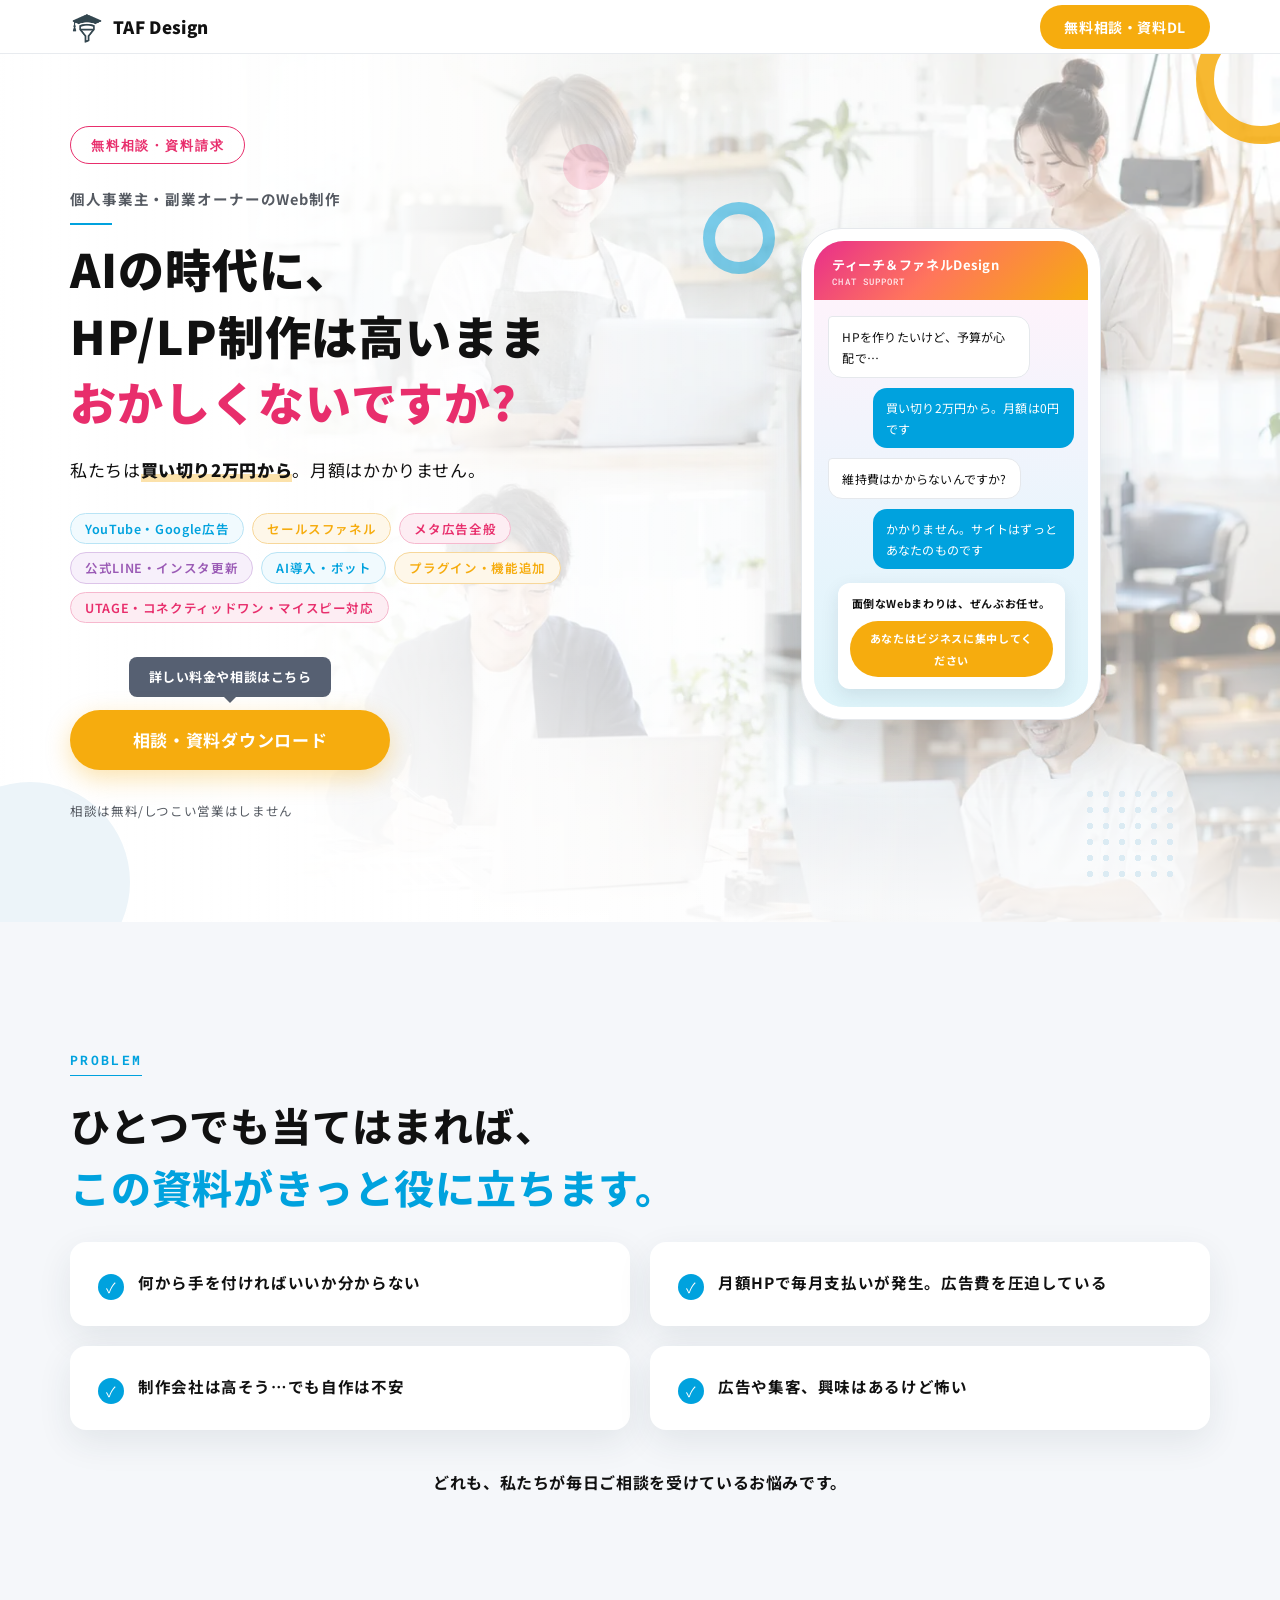
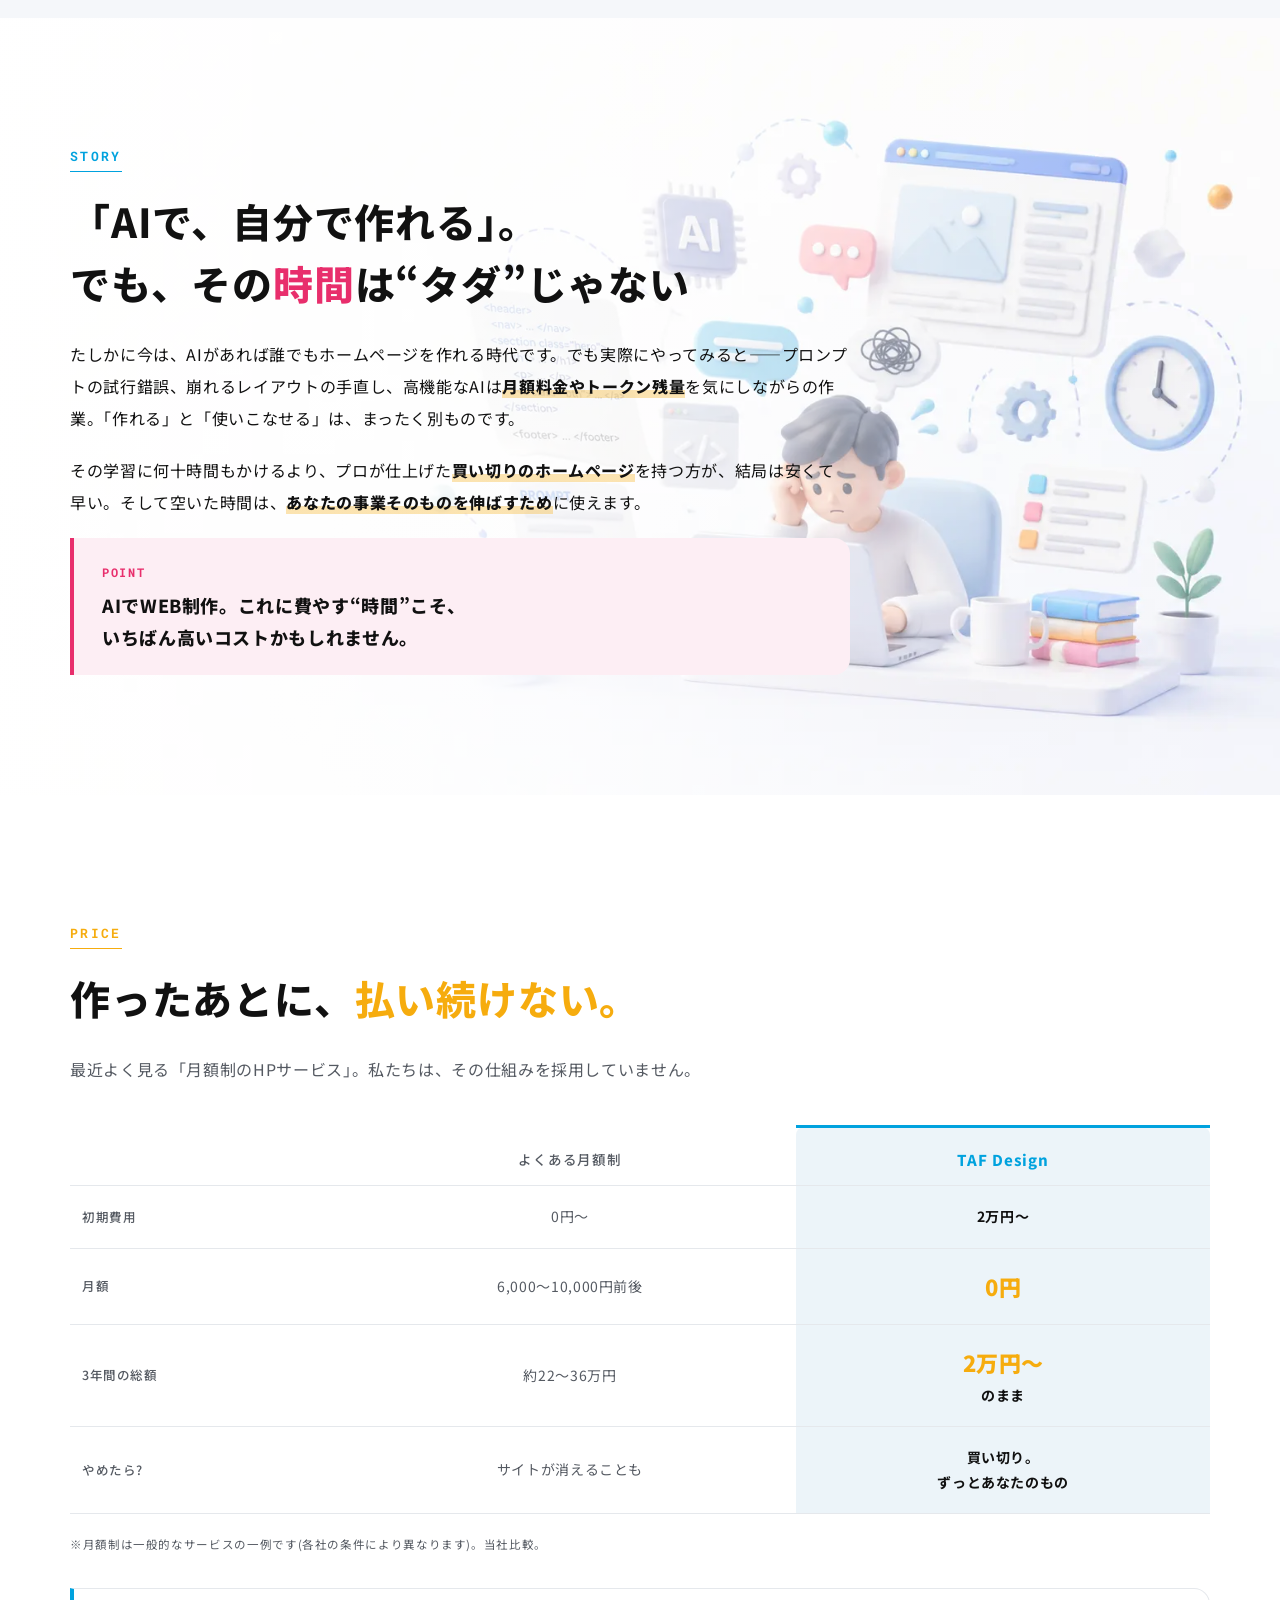
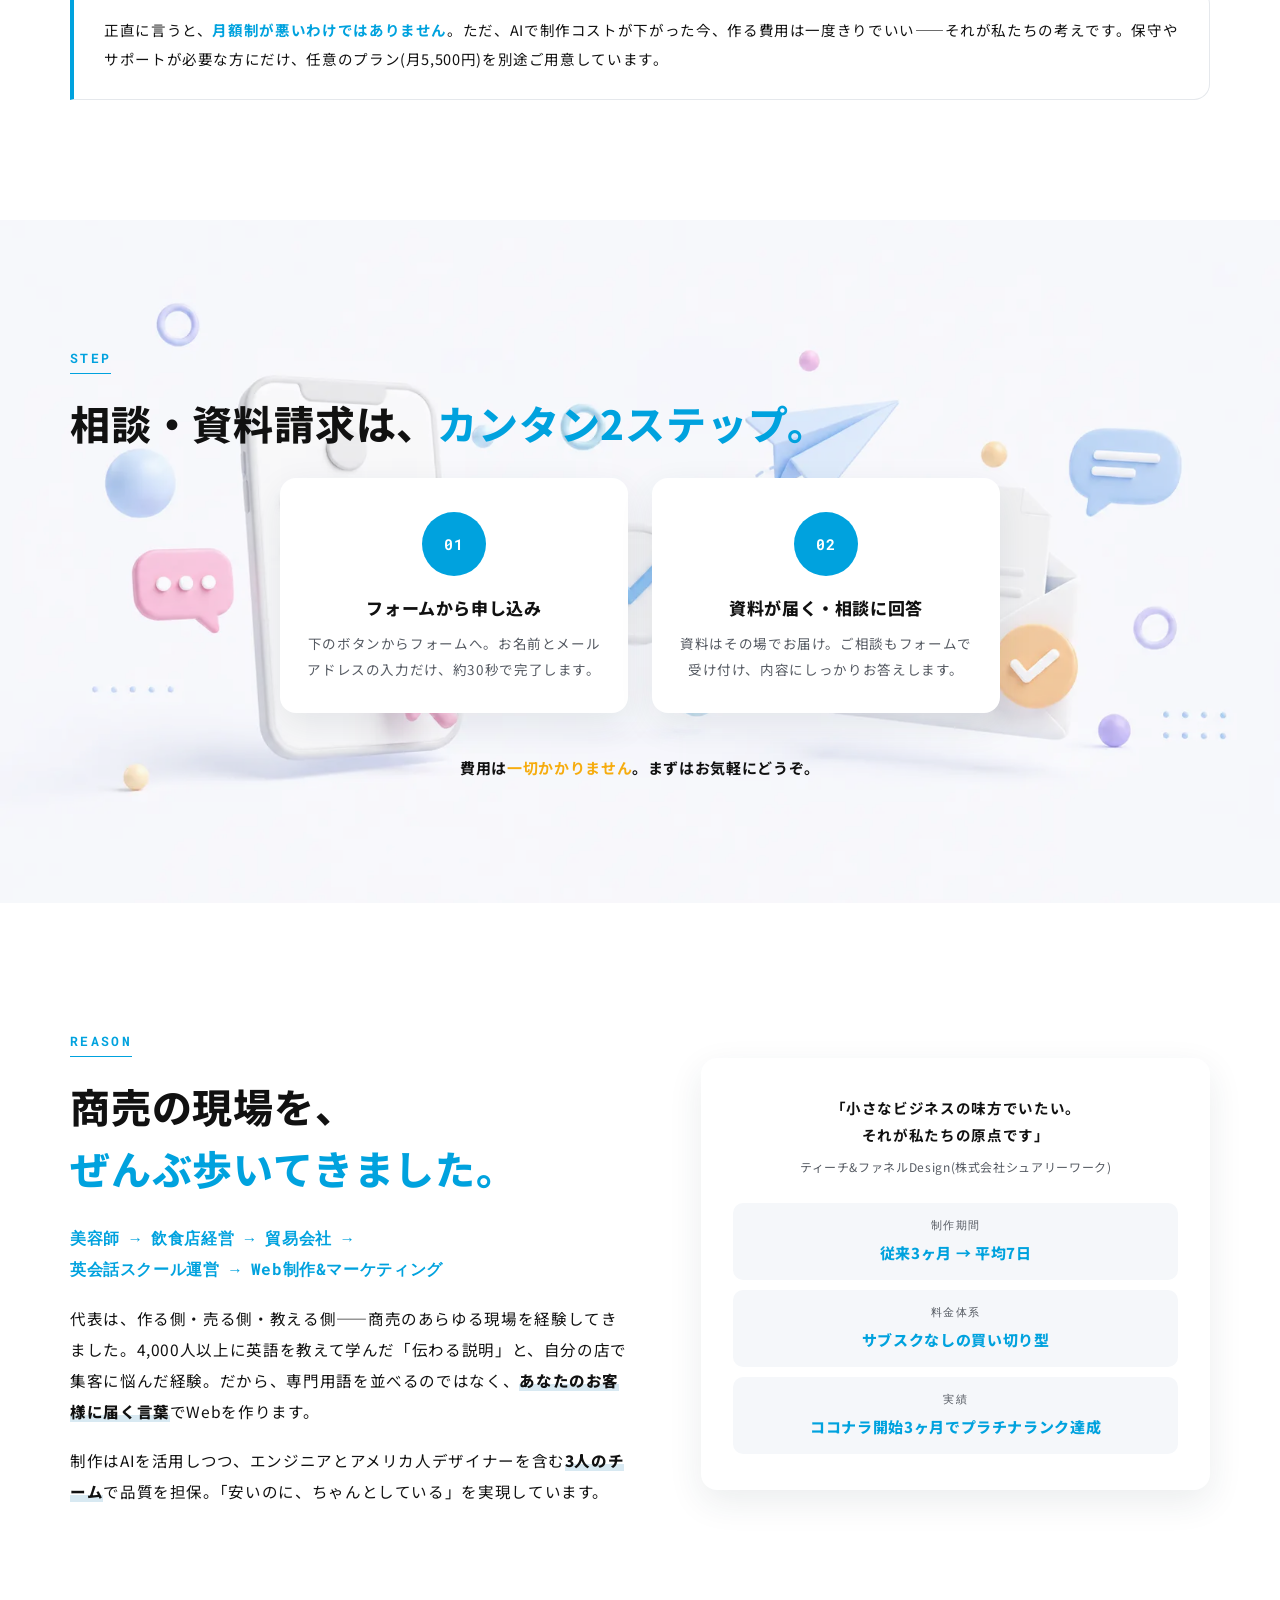
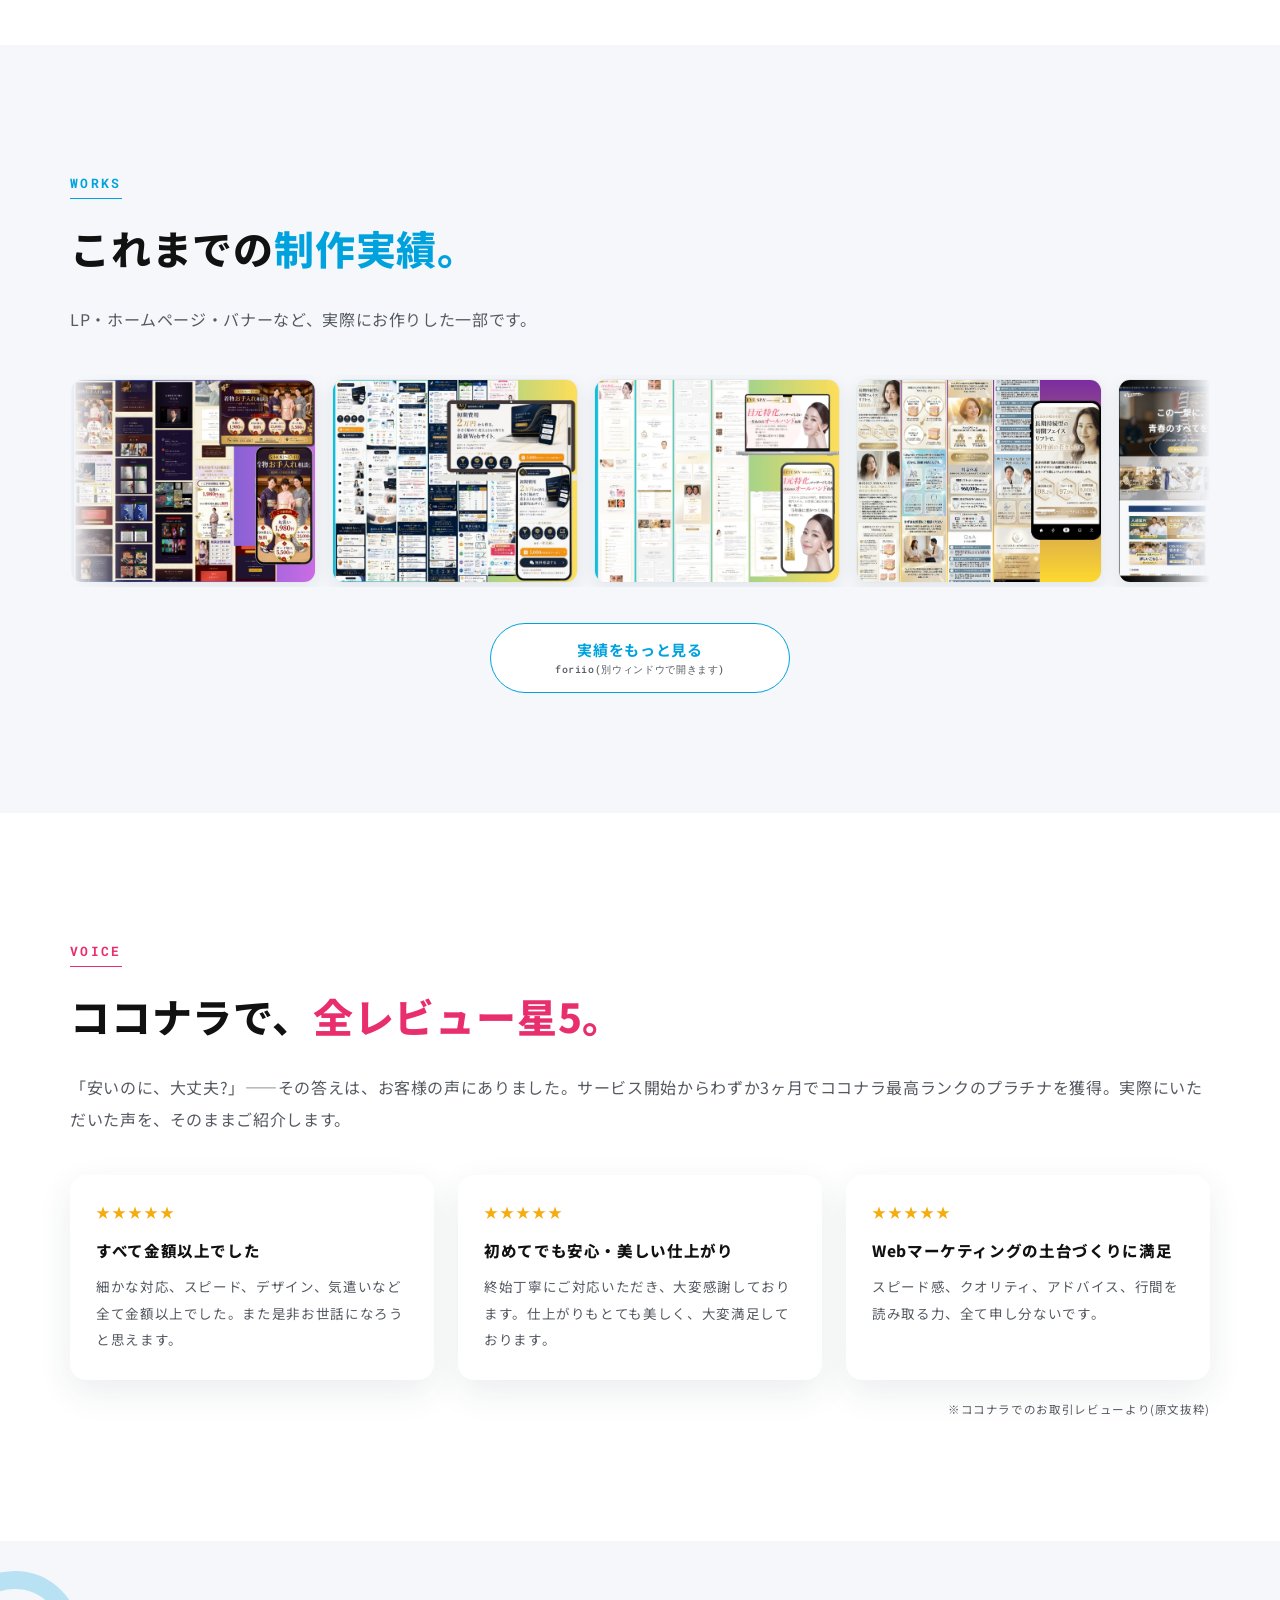
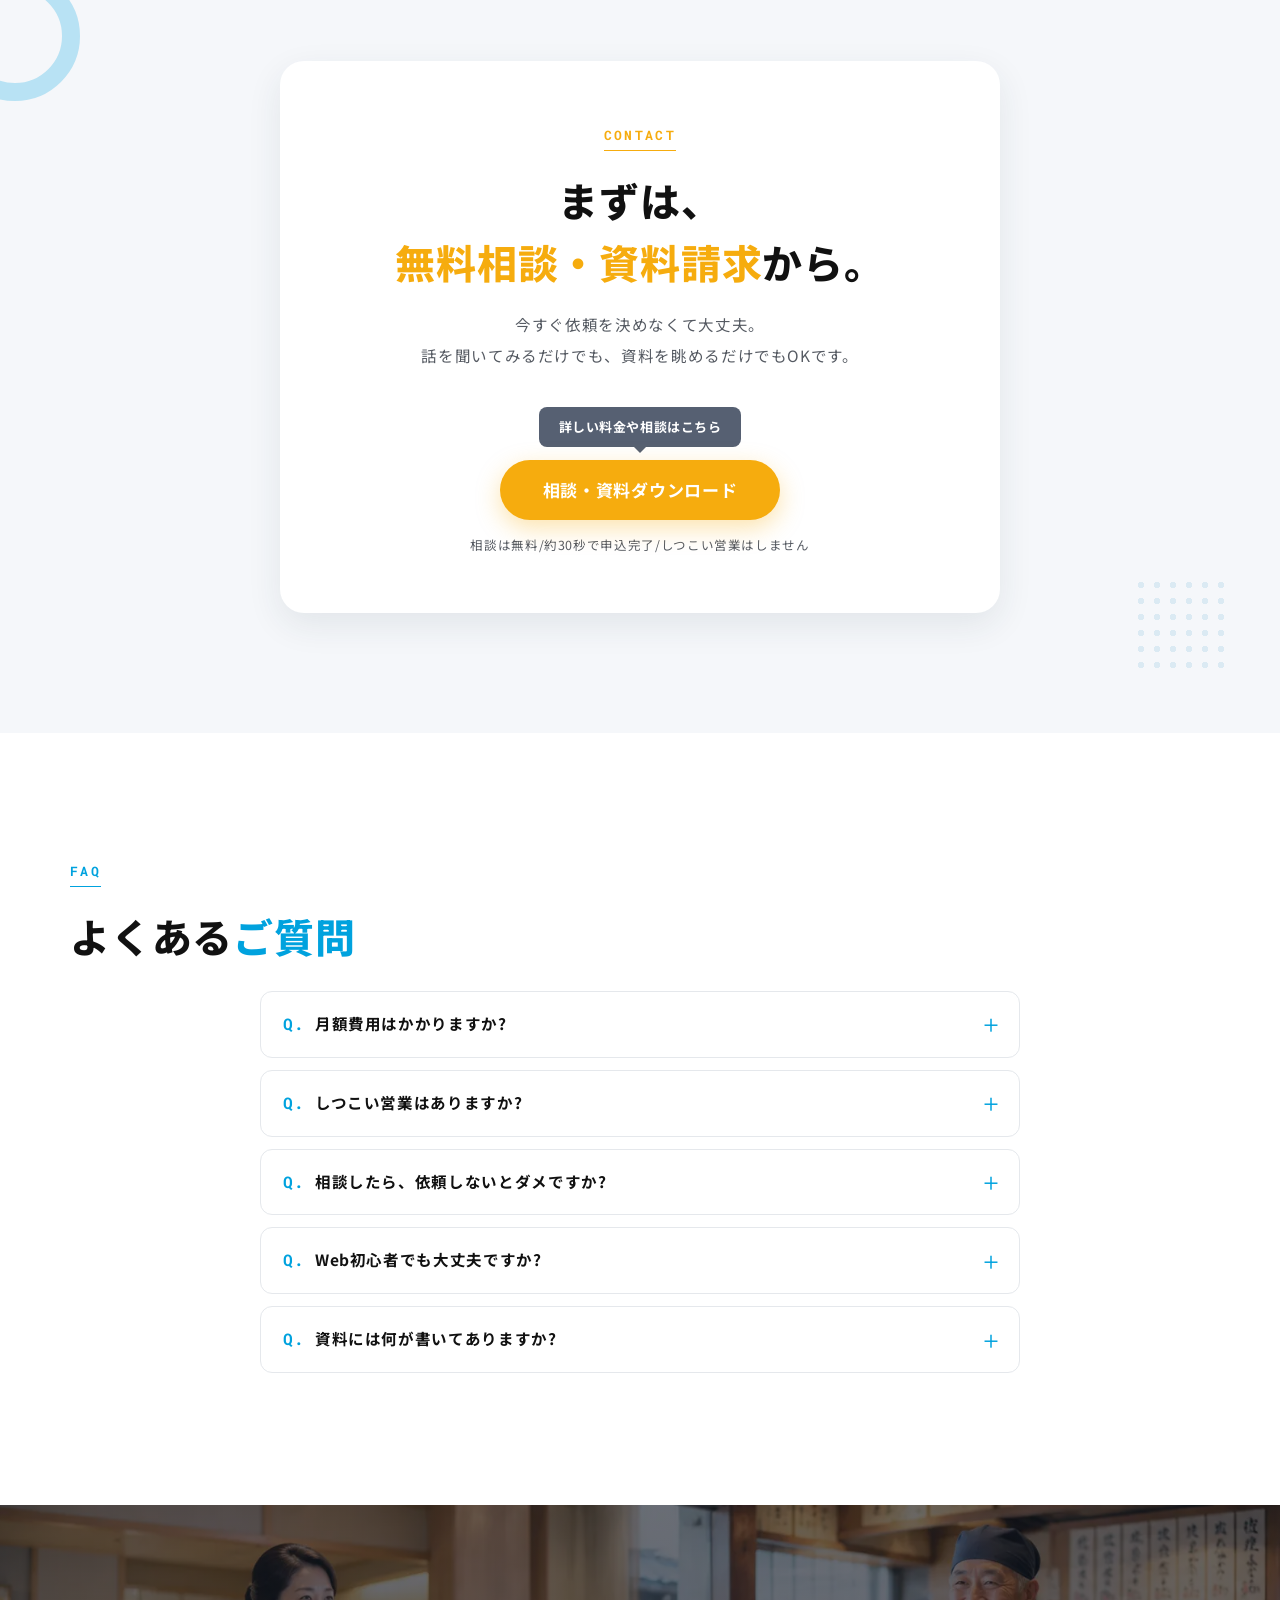
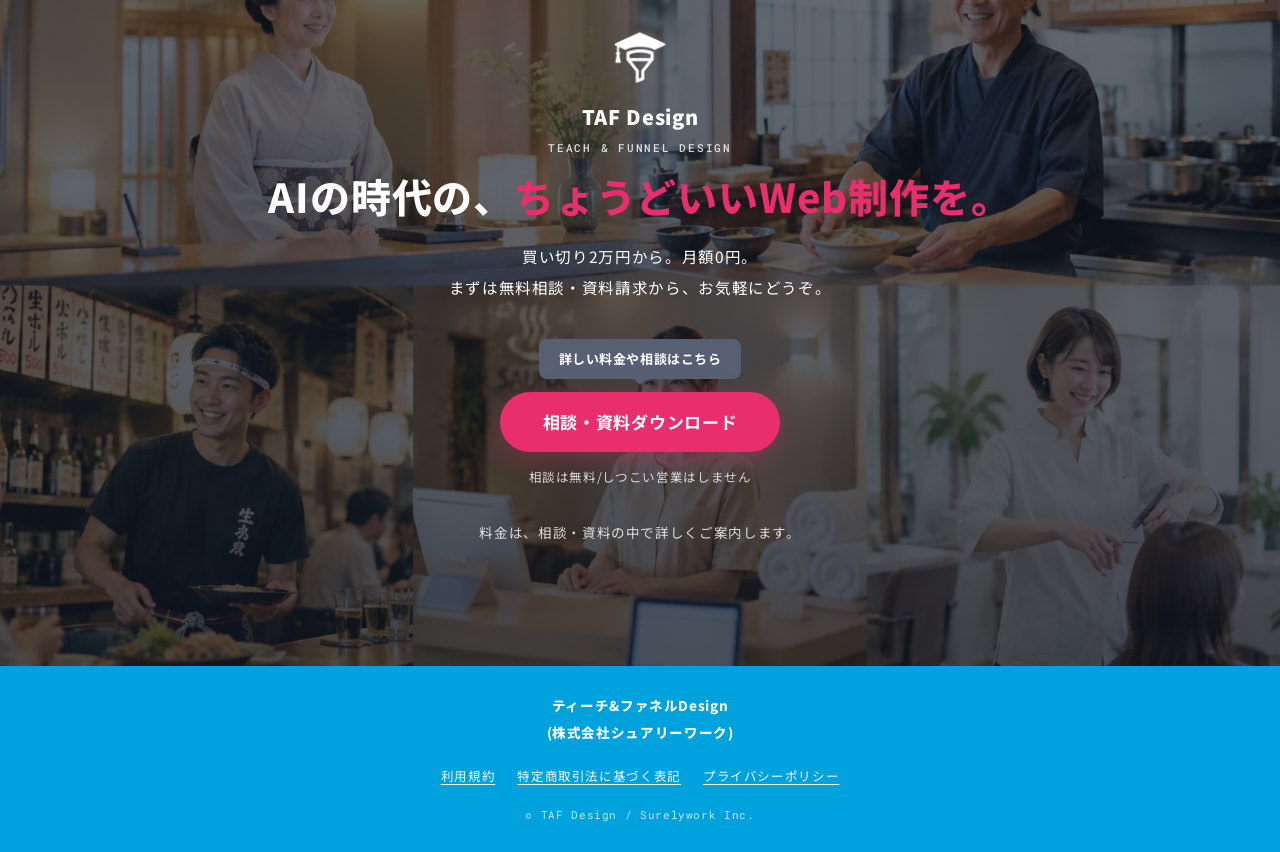
==== commit a08cce4d: "FVタグをユーザー編集版に同期(YouTube・Google広告/メタ広告/公式LINE・インスタ更新/AI導入・ボット/プラグイン・機能追加/UTAGE・コネクティッドワン・マイスピー対応) Co-" ====
--- a/index.html
+++ b/index.html
@@ -113,13 +113,13 @@
           <h1 class="hero-title">AIの時代に、<br>HP/LP制作は高いまま<br><span class="em">おかしくないですか?</span></h1>
           <p class="fv-sub">私たちは<strong>買い切り2万円から</strong>。月額はかかりません。</p>
           <ul class="fv-tags">
-            <li>買い切り</li>
+            <li>YouTube・Google広告</li>
             <li>セールスファネル</li>
-            <li>マーケティング全般</li>
-            <li>SNS連携</li>
-            <li>AIボット</li>
-            <li>機能追加</li>
-            <li>UTAGE・マイスピー対応</li>
+            <li>メタ広告全般</li>
+            <li>公式LINE・インスタ更新</li>
+            <li>AI導入・ボット</li>
+            <li>プラグイン・機能追加</li>
+            <li>UTAGE・コネクティッドワン・マイスピー対応</li>
           </ul>
           <div class="fv-actions">
             <div class="cta-wrap">
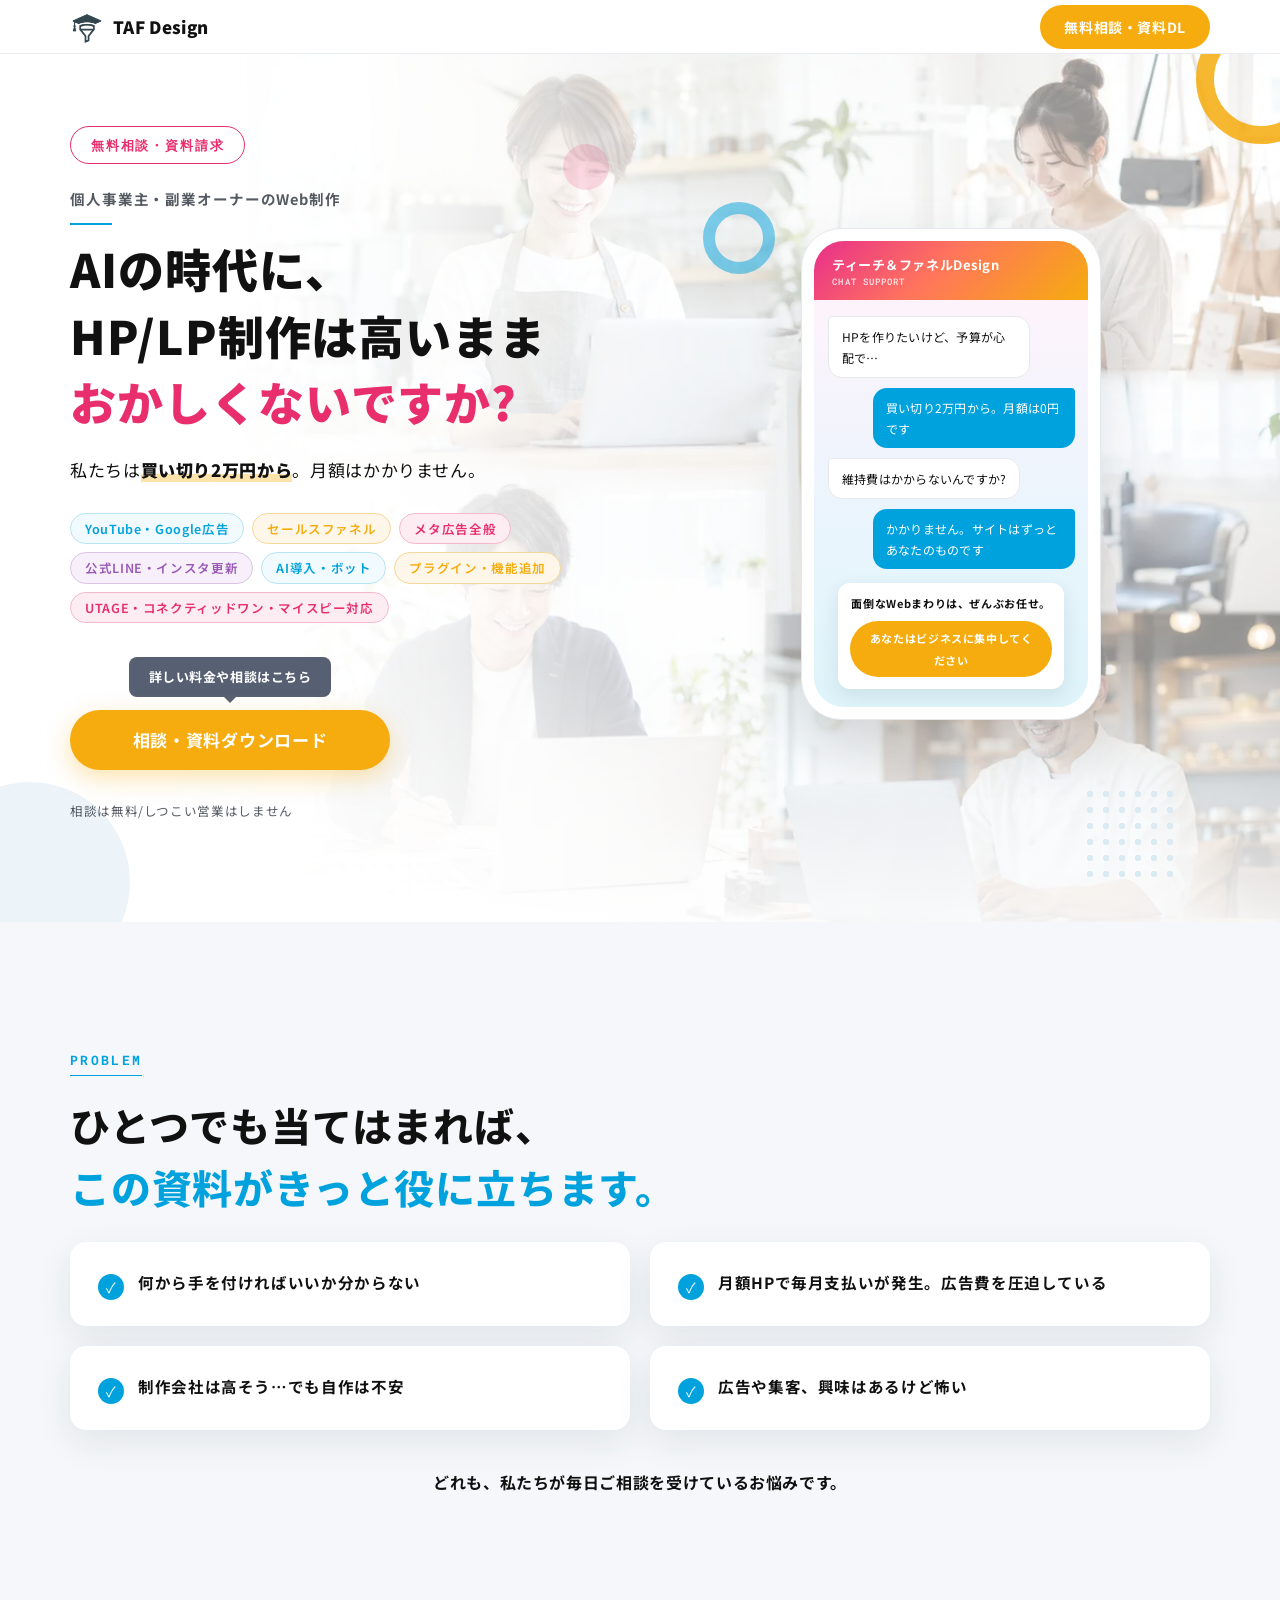
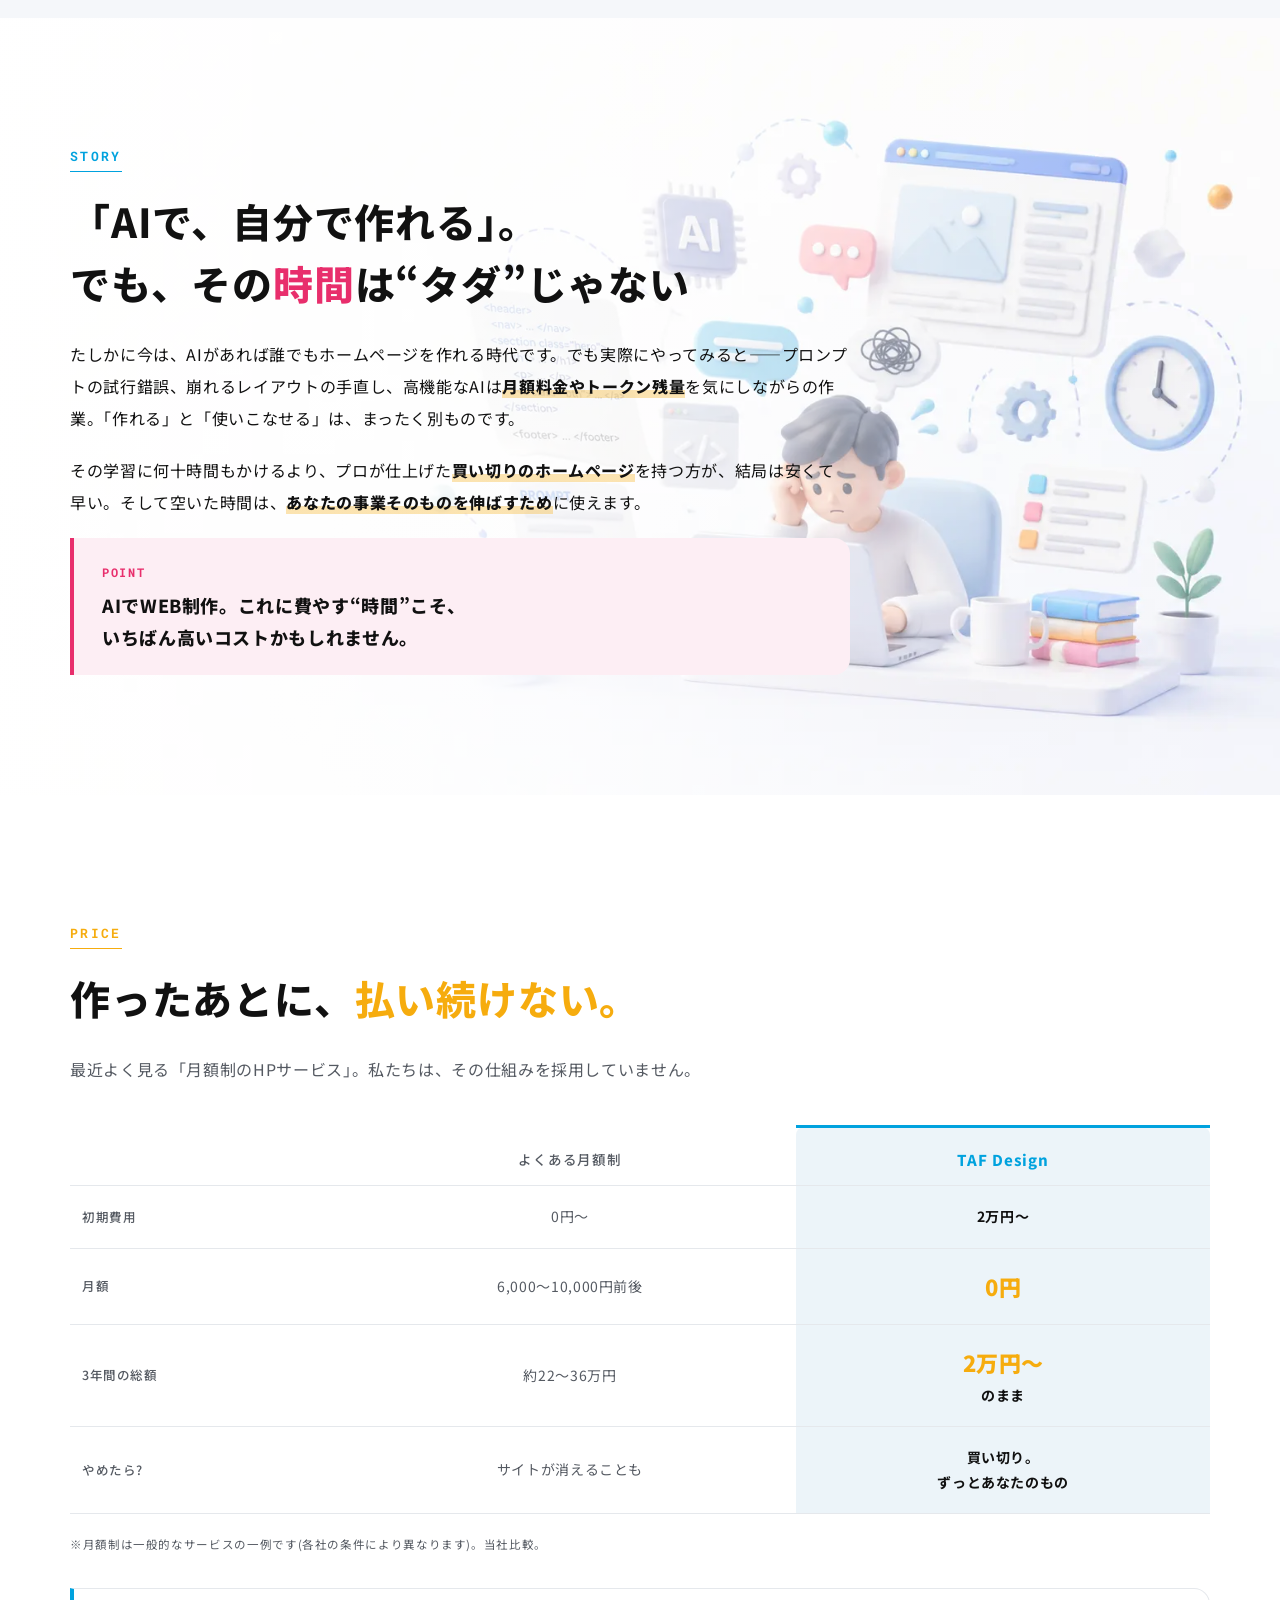
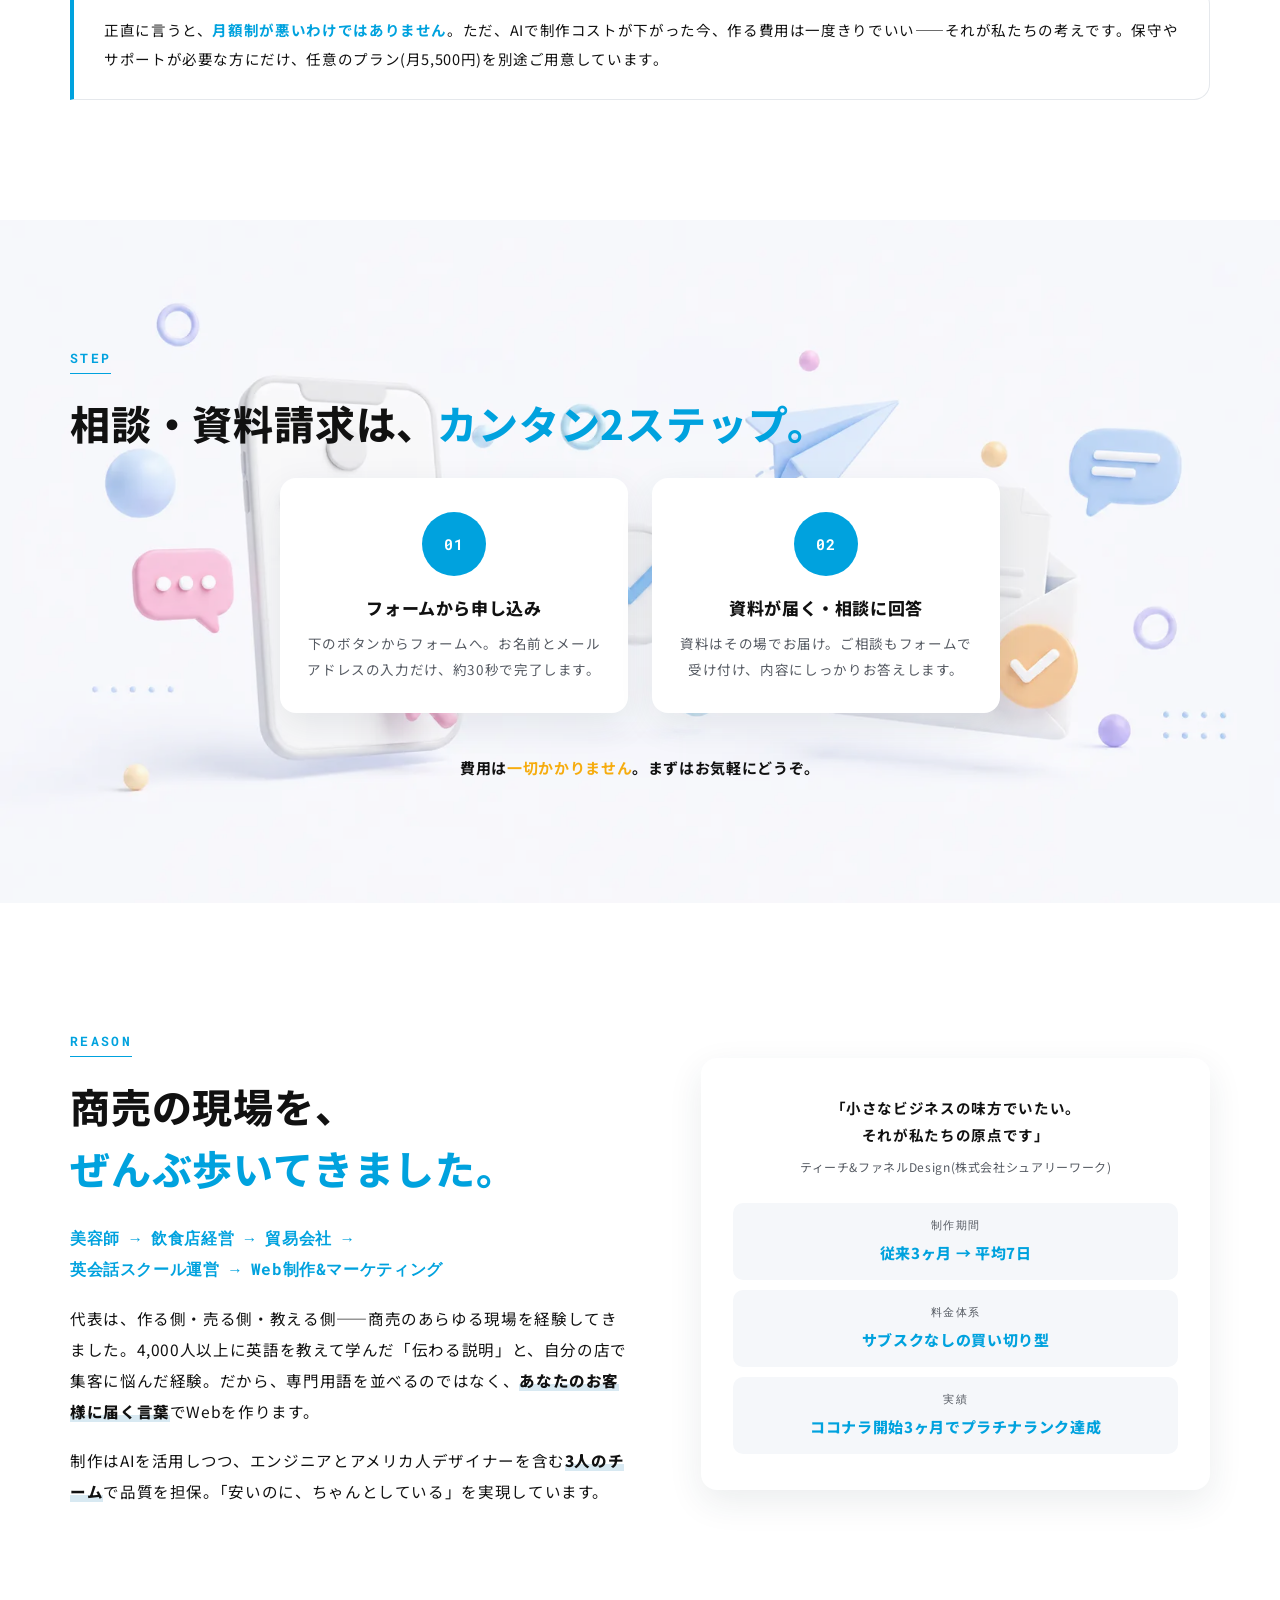
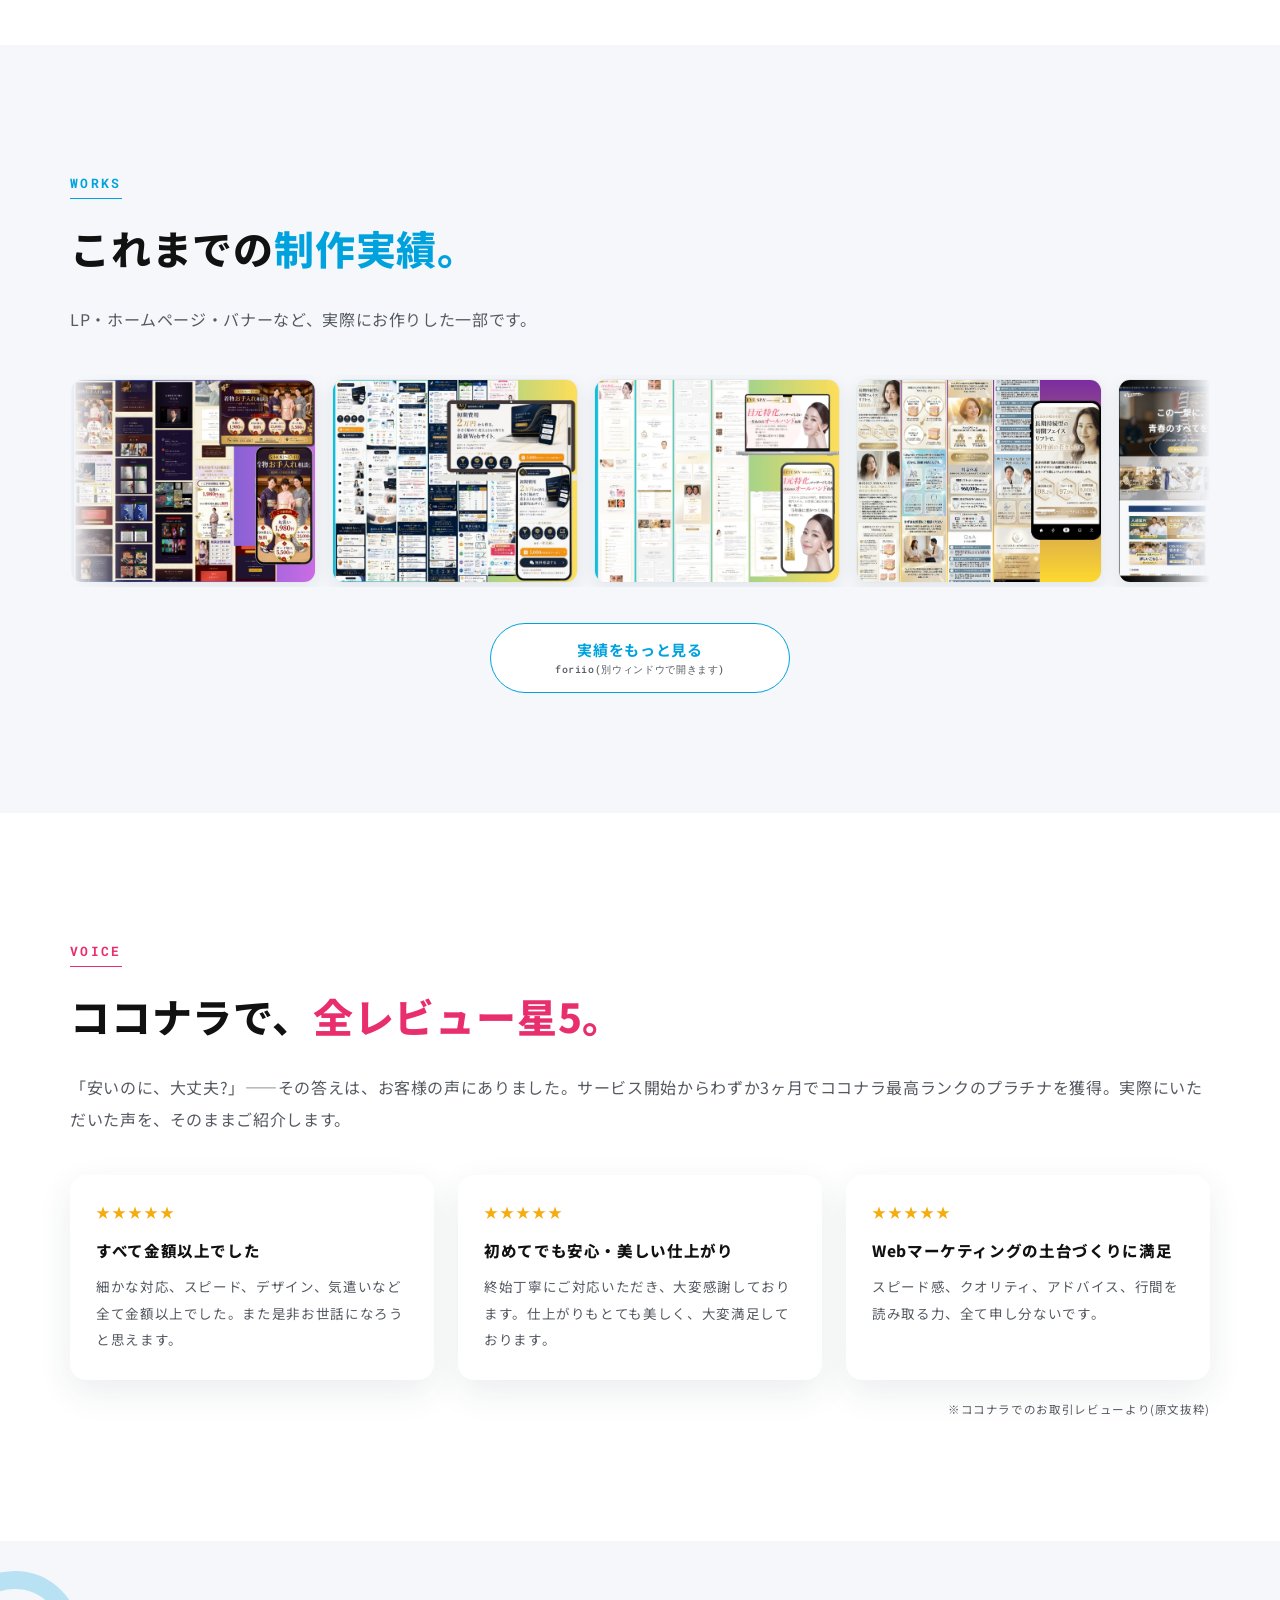
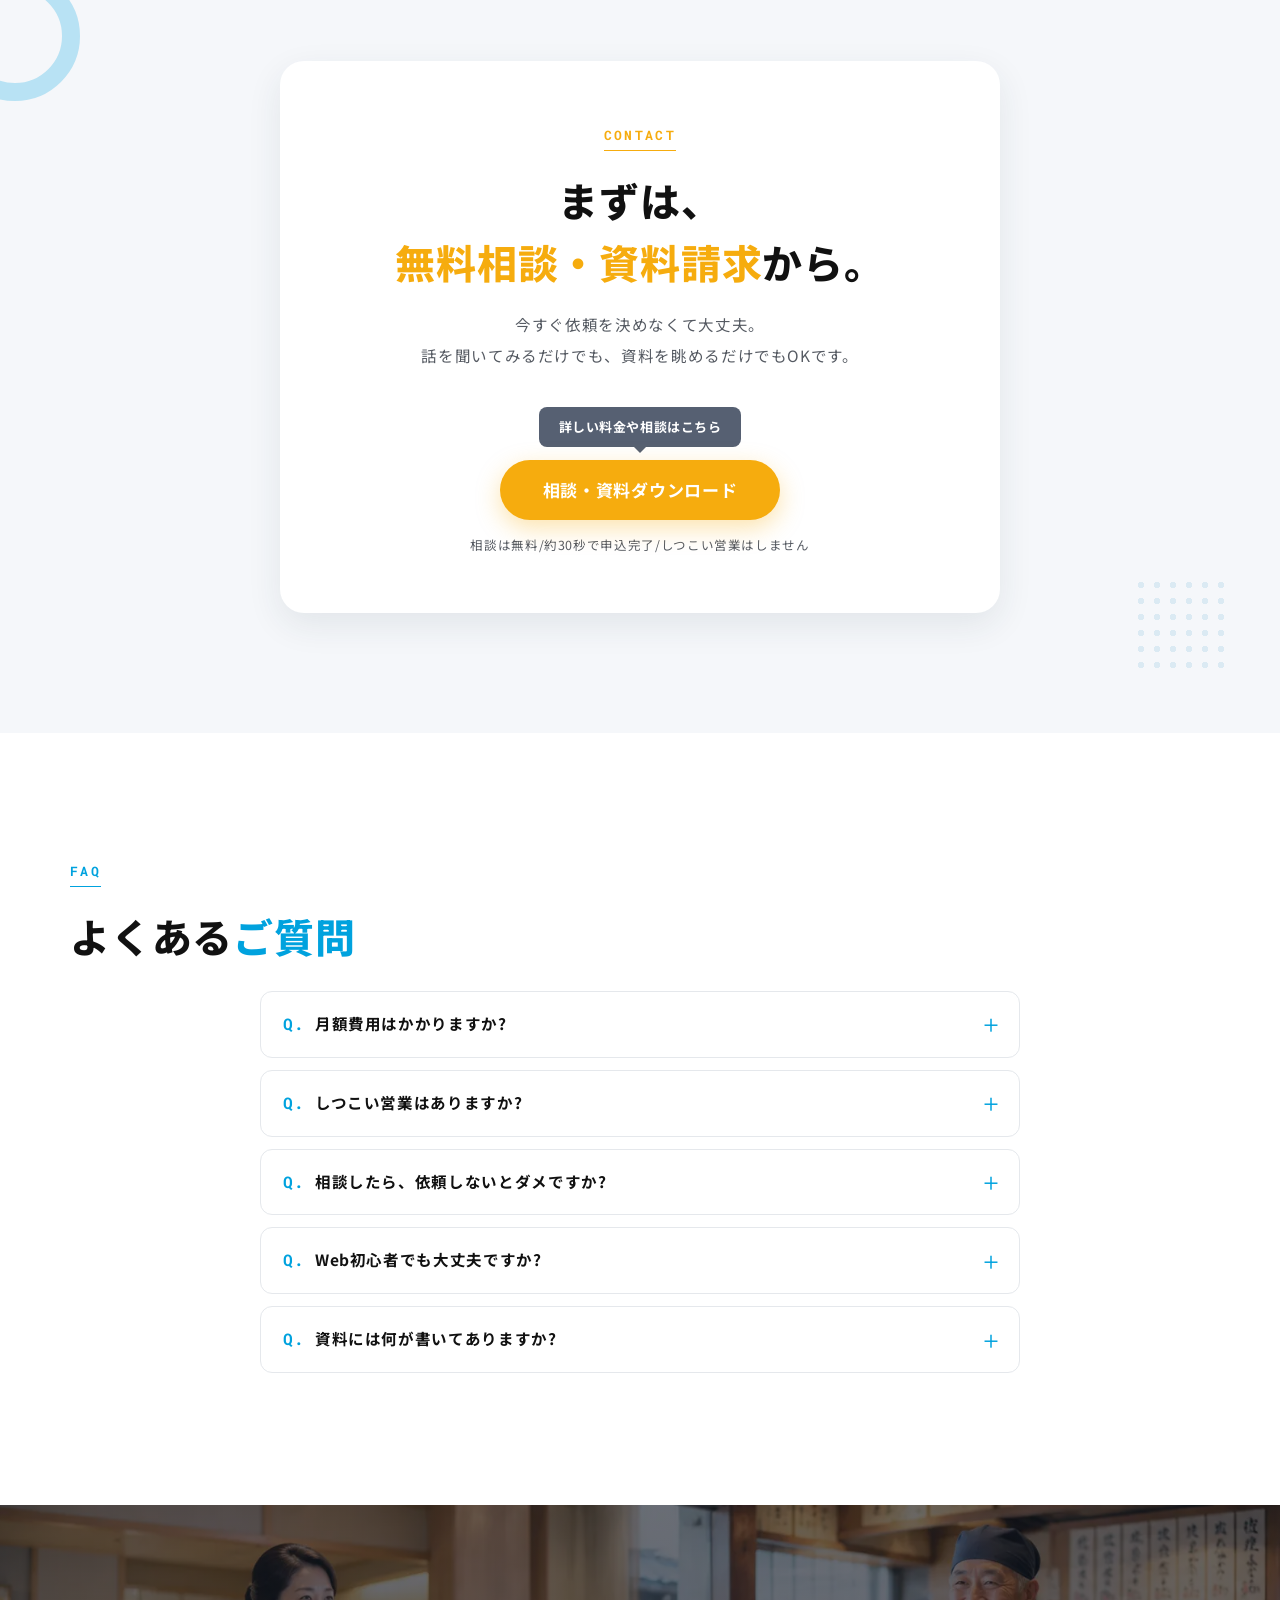
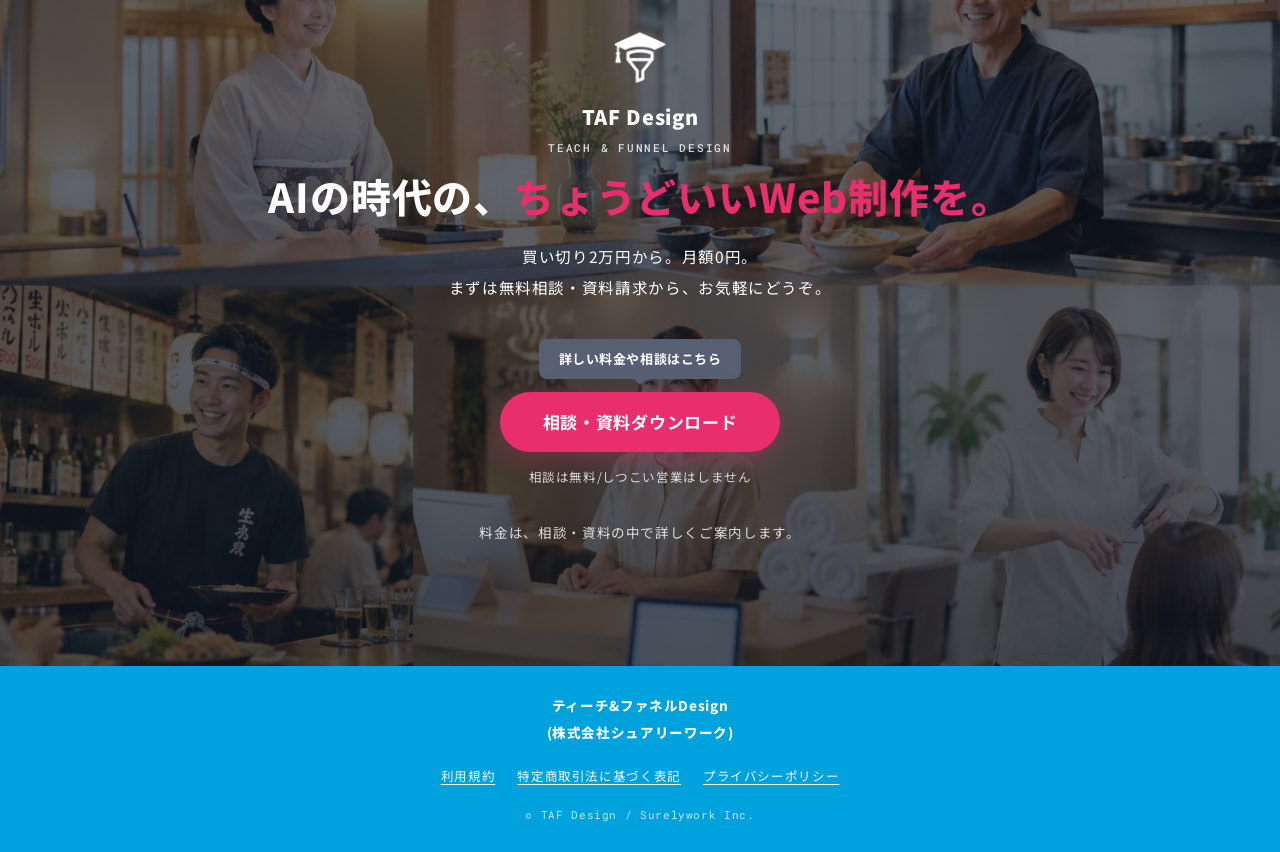
==== commit 2206ad8a: "LPにMetaピクセルの本体コード(fbq init/PageView)を追加 - これまで<noscript>のみで実質未計測だったため、完全なベースコードに差し替え - ピクセルID 142728" ====
--- a/index.html
+++ b/index.html
@@ -78,11 +78,23 @@
 }
 </style>
 
-<!-- ▼▼ Meta Pixel(広告配信時に正式なPixelコードへ差し替えてください) ▼▼ -->
+<!-- ▼▼ Meta Pixel Code ▼▼ ※IDが自分のピクセルか必ず確認(Events Manager) -->
+<script>
+!function(f,b,e,v,n,t,s)
+{if(f.fbq)return;n=f.fbq=function(){n.callMethod?
+n.callMethod.apply(n,arguments):n.queue.push(arguments)};
+if(!f._fbq)f._fbq=n;n.push=n;n.loaded=!0;n.version='2.0';
+n.queue=[];t=b.createElement(e);t.async=!0;
+t.src=v;s=b.getElementsByTagName(e)[0];
+s.parentNode.insertBefore(t,s)}(window, document,'script',
+'https://connect.facebook.net/en_US/fbevents.js');
+fbq('init', '1427280391720324');
+fbq('track', 'PageView');
+</script>
 <noscript><img height="1" width="1" style="display:none"
 src="https://www.facebook.com/tr?id=1427280391720324&ev=PageView&noscript=1"
 /></noscript>
-<!-- ▲▲ ここまで ▲▲ -->
+<!-- ▲▲ End Meta Pixel Code ▲▲ -->
 </head>
 <body>
 
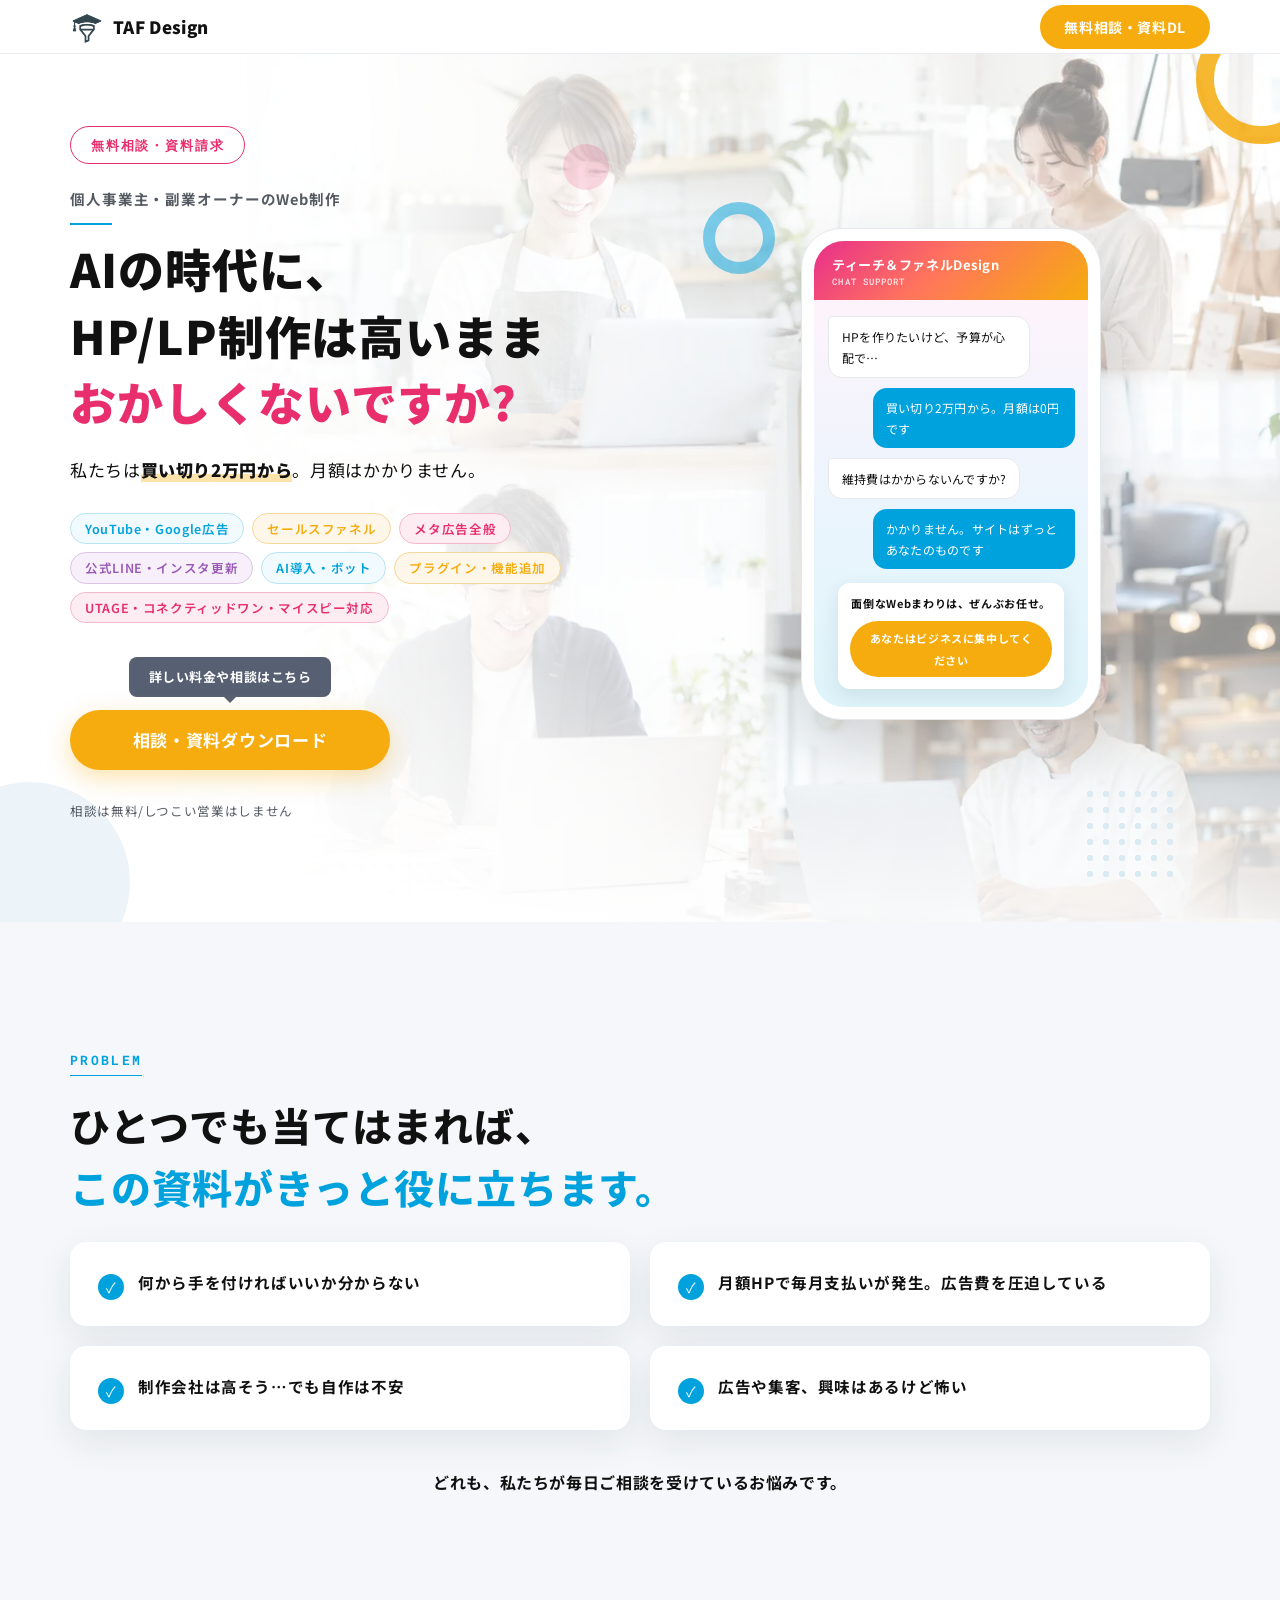
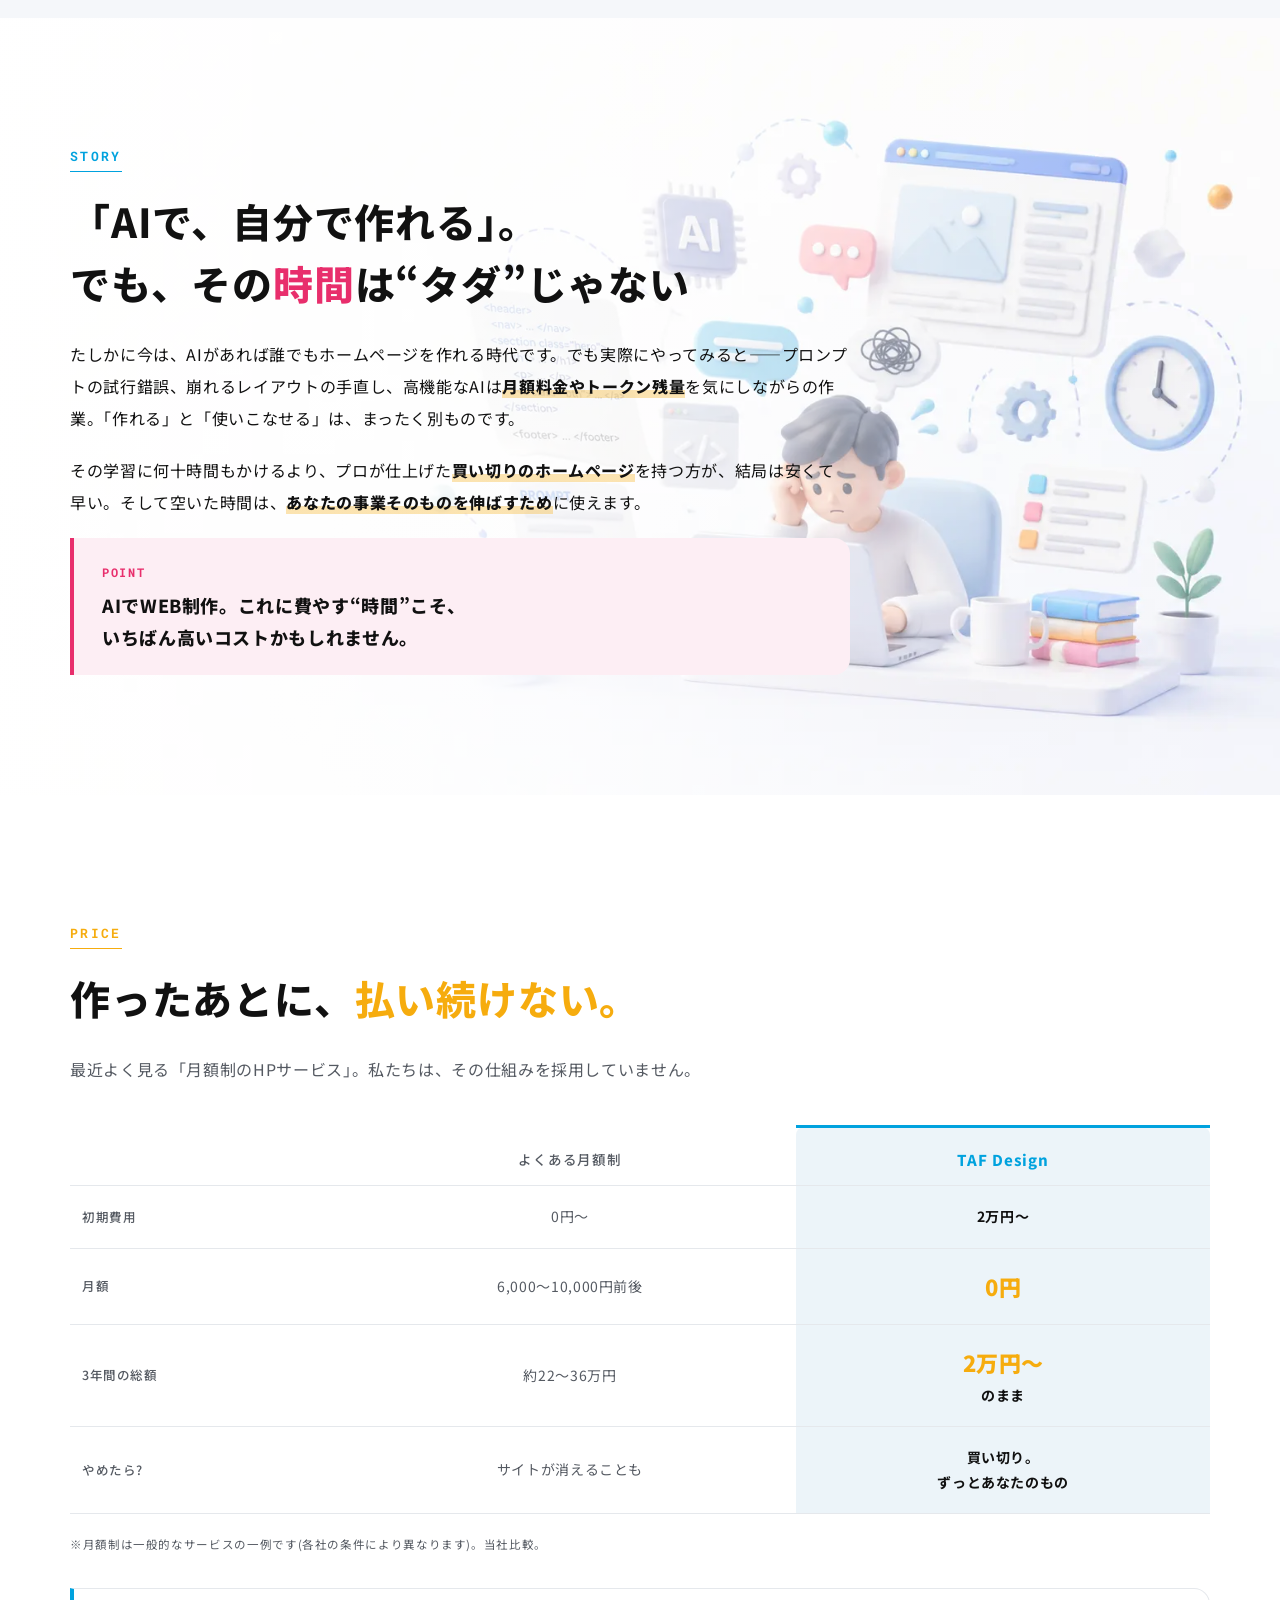
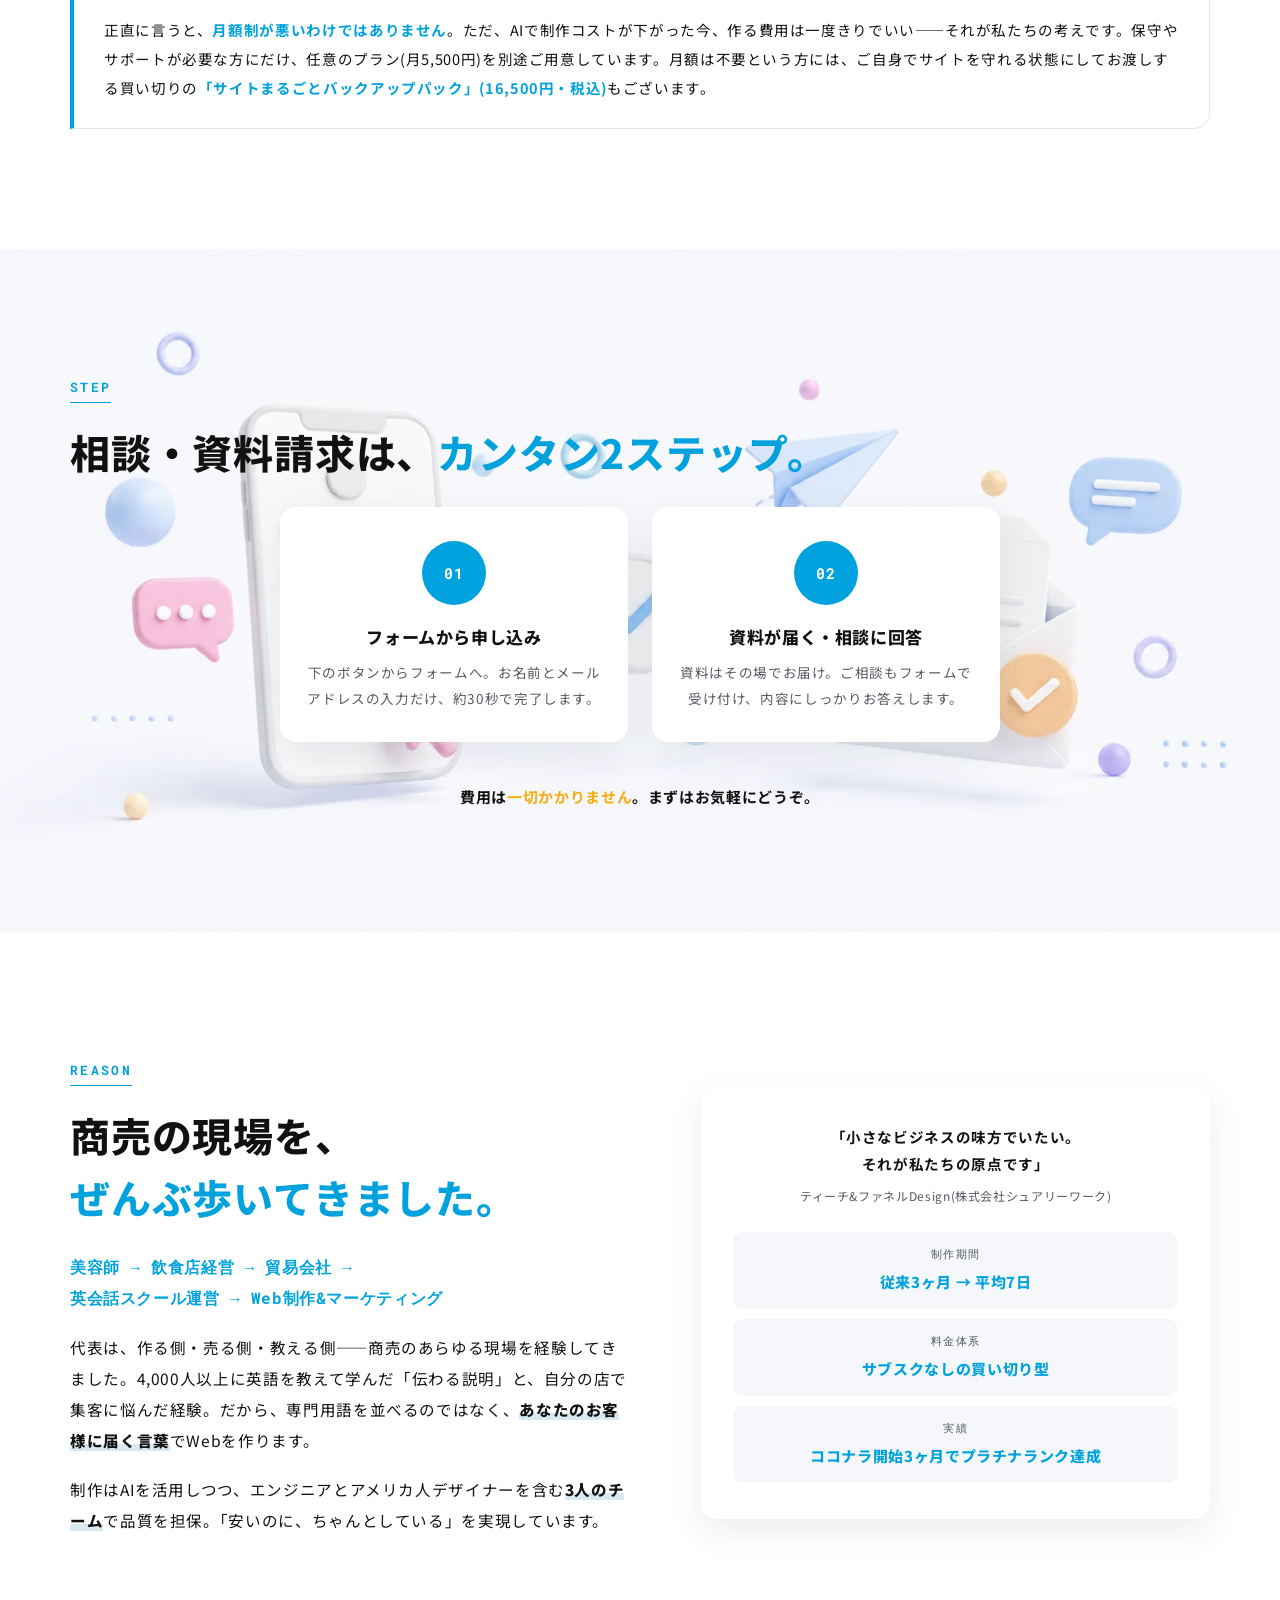
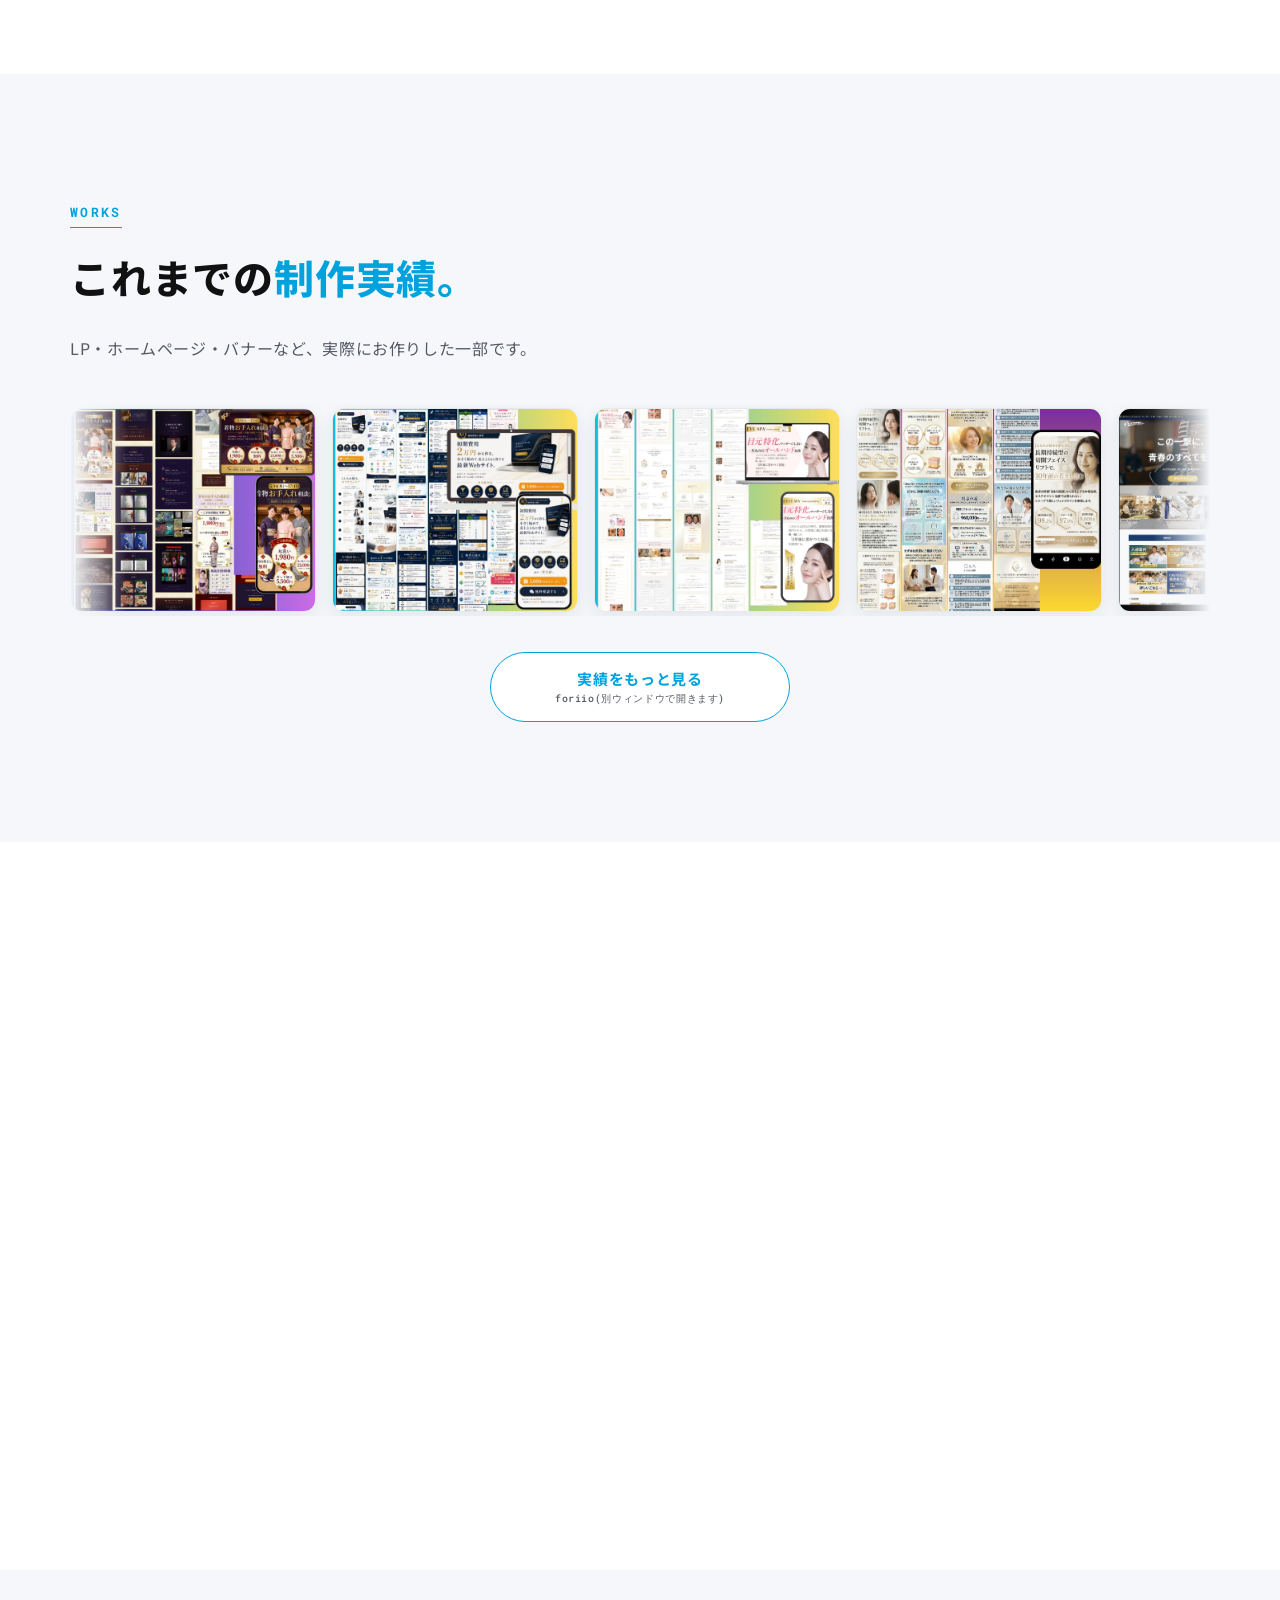
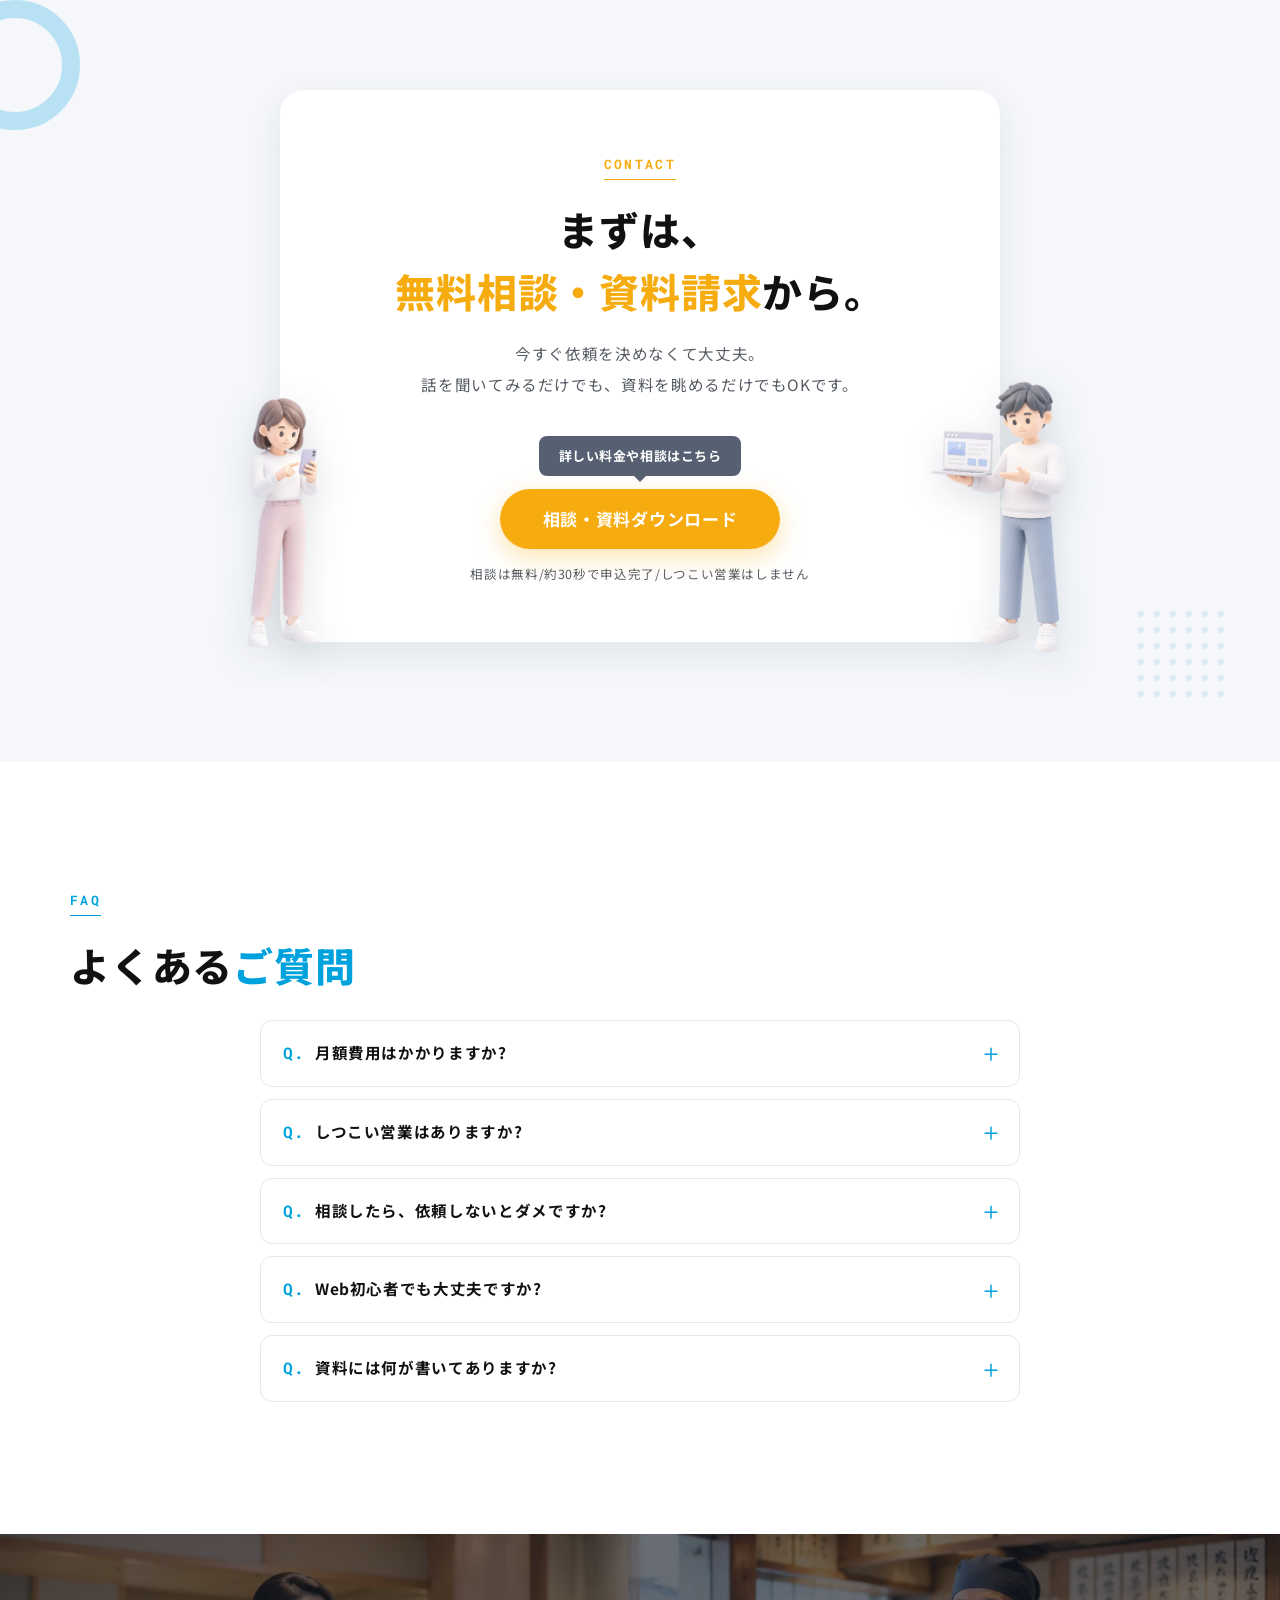
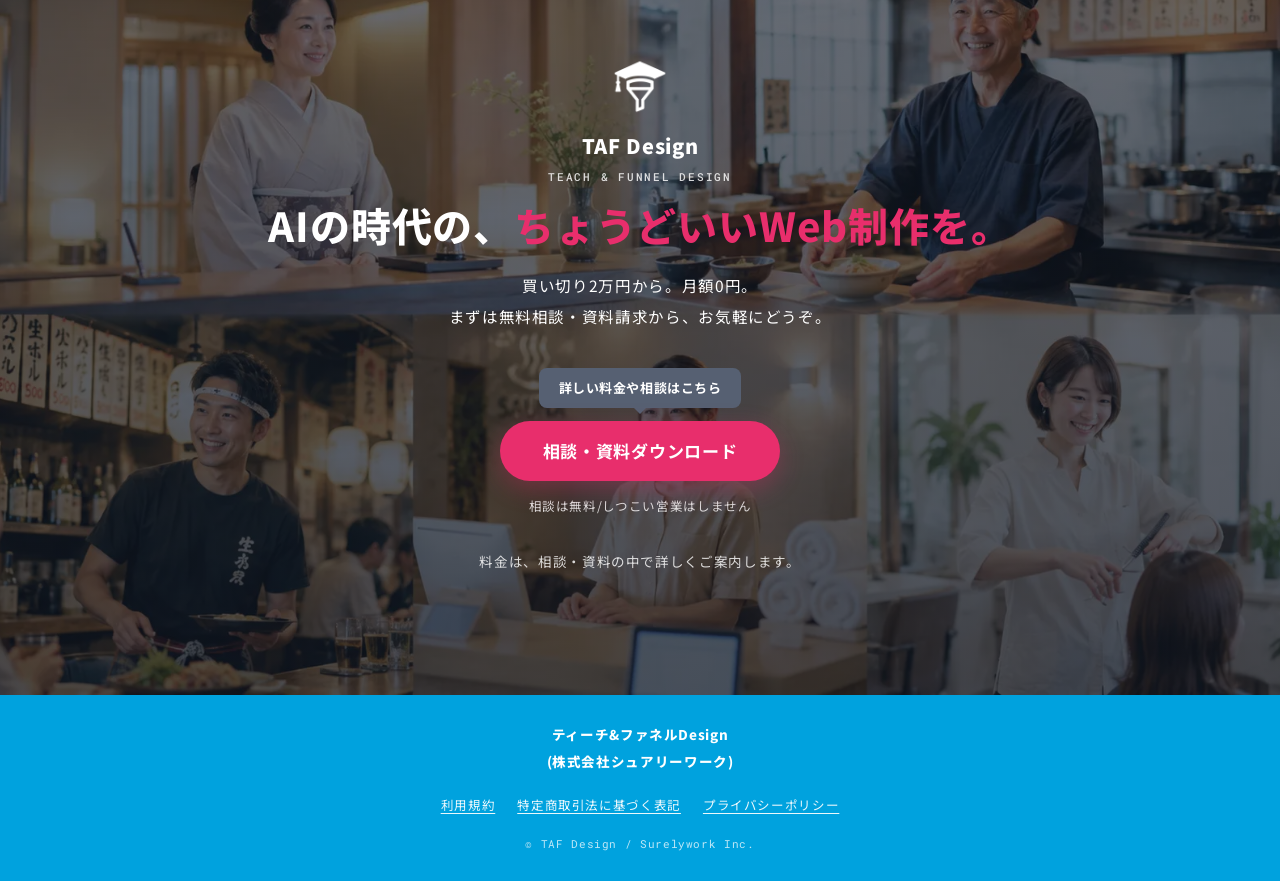
==== commit dfc52432: "広告LP(/lp/)のPRICEセクションにもサイトまるごとバックアップパック(16,500円税込)を追記" ====
--- a/index.html
+++ b/index.html
@@ -253,7 +253,7 @@
       <p class="hikaku-note">※月額制は一般的なサービスの一例です(各社の条件により異なります)。当社比較。</p>
 
       <div class="honest-card">
-        正直に言うと、<strong>月額制が悪いわけではありません</strong>。ただ、AIで制作コストが下がった今、作る費用は一度きりでいい——それが私たちの考えです。保守やサポートが必要な方にだけ、任意のプラン(月5,500円)を別途ご用意しています。
+        正直に言うと、<strong>月額制が悪いわけではありません</strong>。ただ、AIで制作コストが下がった今、作る費用は一度きりでいい——それが私たちの考えです。保守やサポートが必要な方にだけ、任意のプラン(月5,500円)を別途ご用意しています。月額は不要という方には、ご自身でサイトを守れる状態にしてお渡しする買い切りの<strong>「サイトまるごとバックアップパック」(16,500円・税込)</strong>もございます。
       </div>
     </div>
   </section>
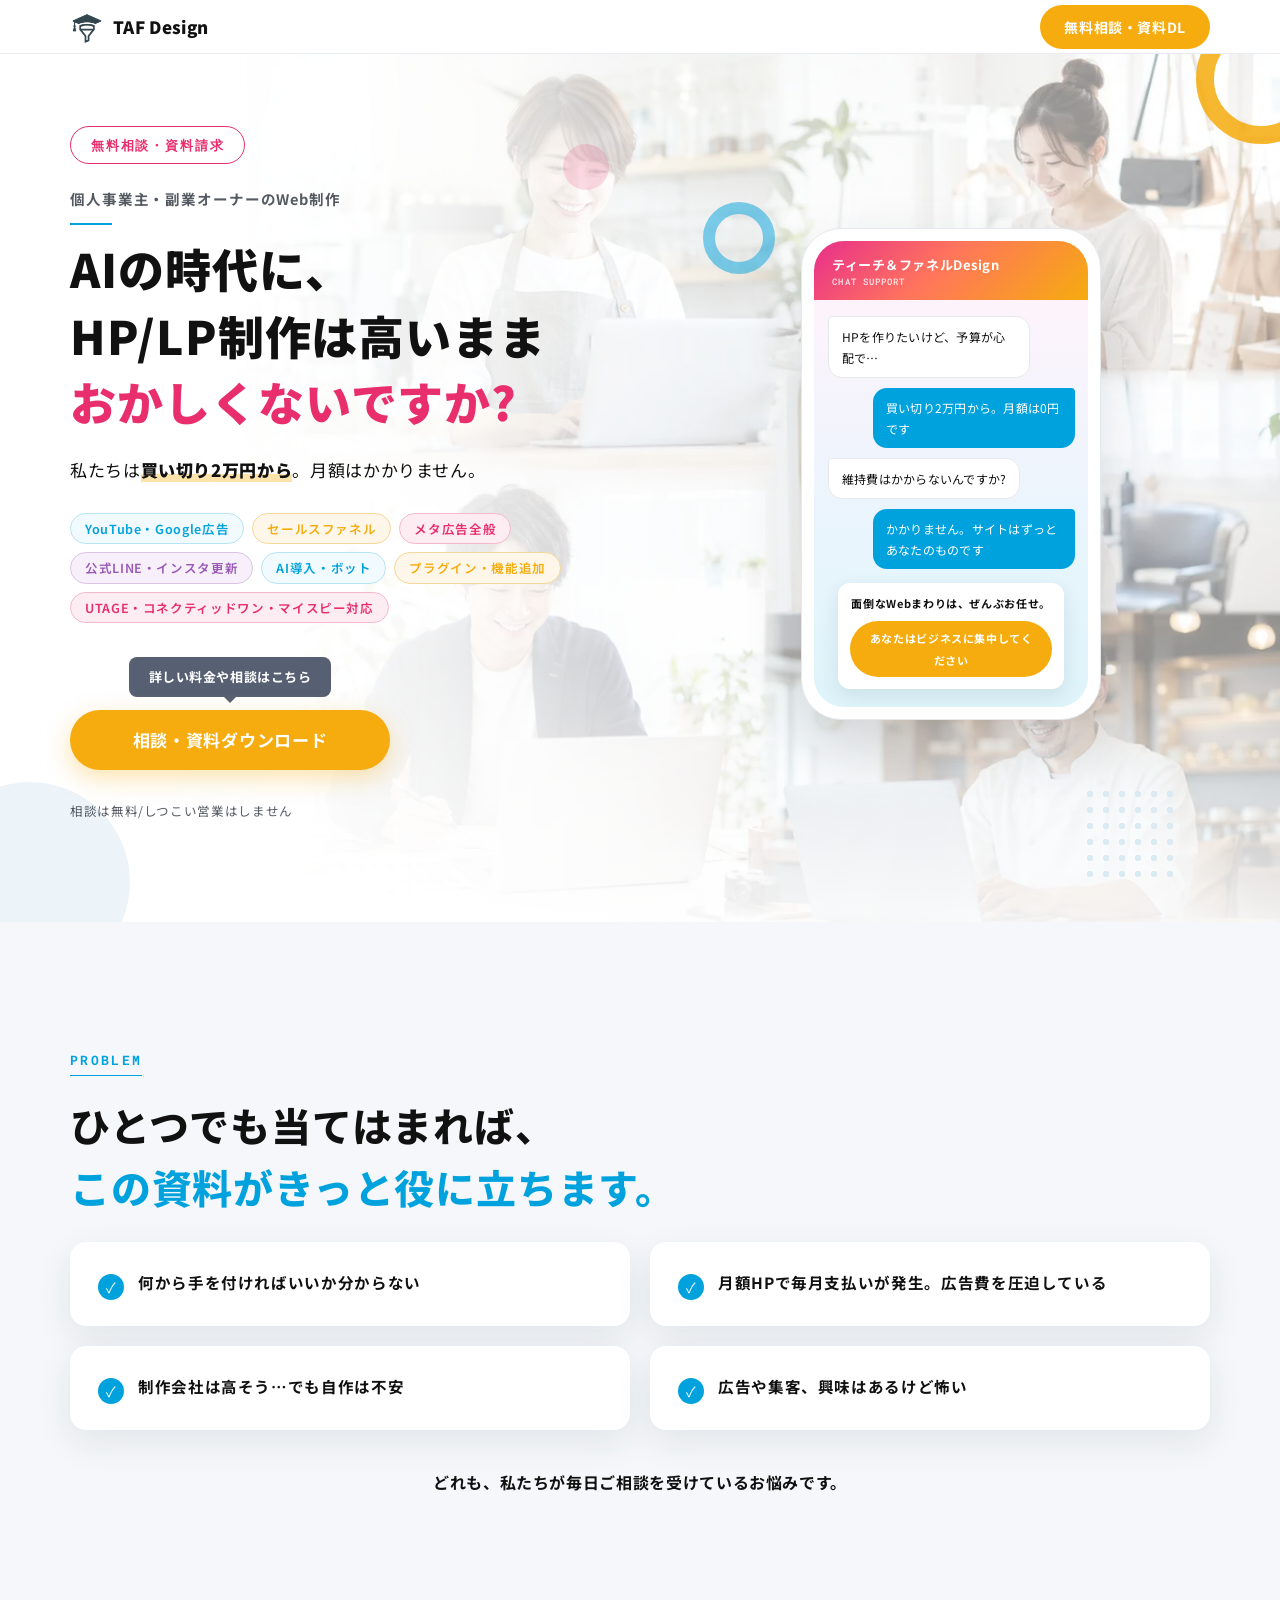
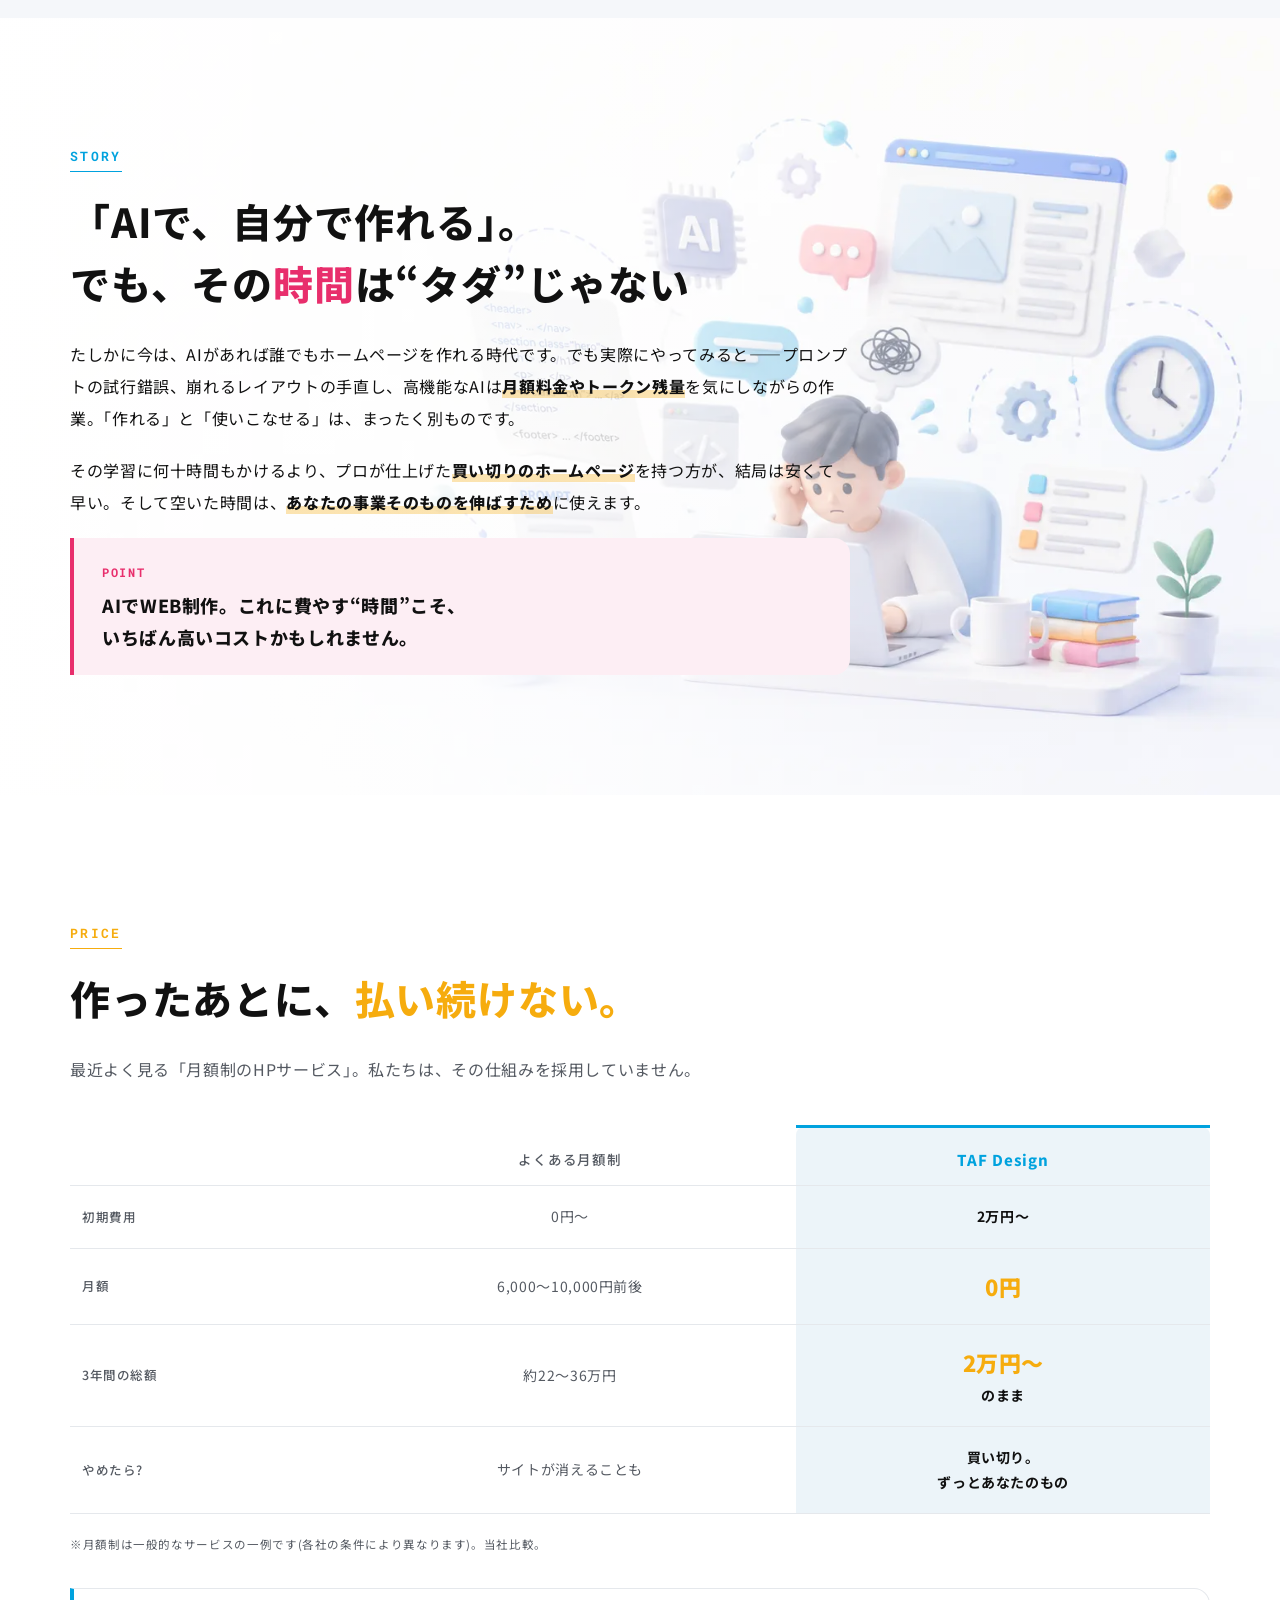
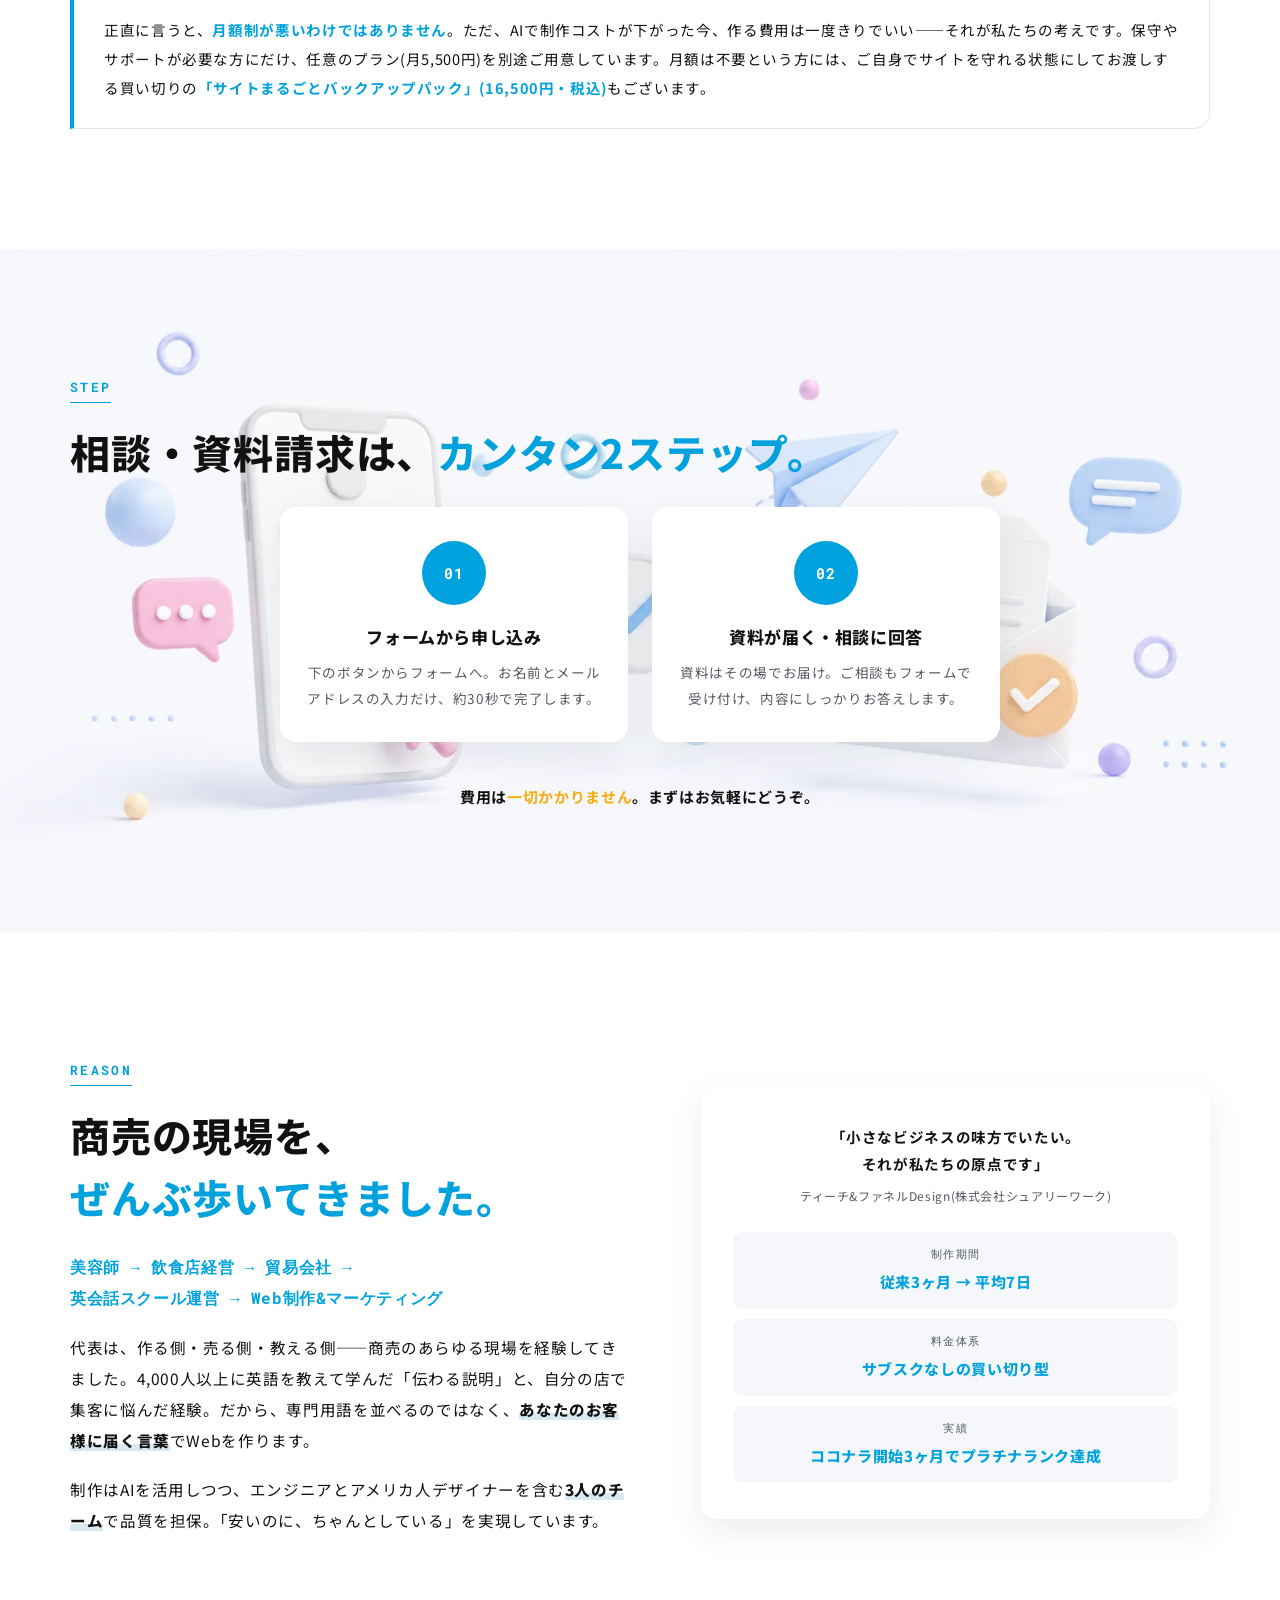
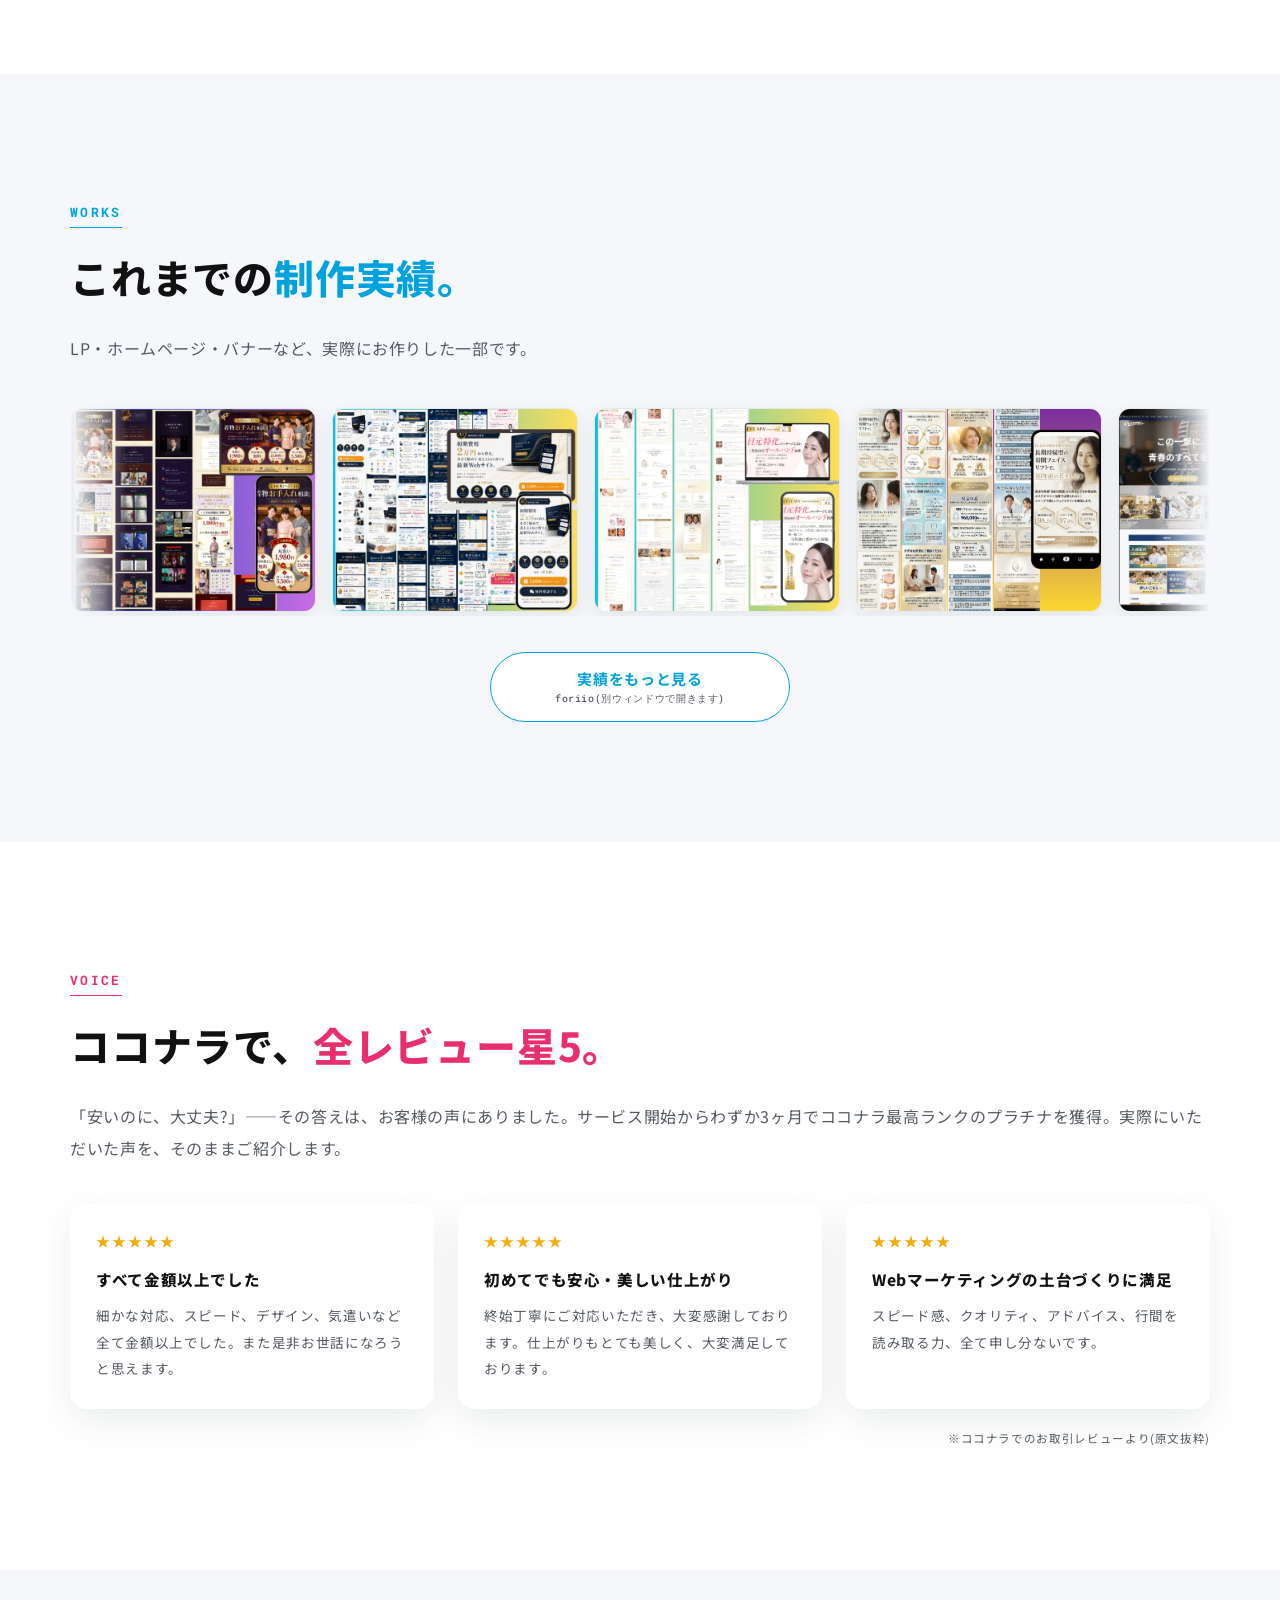
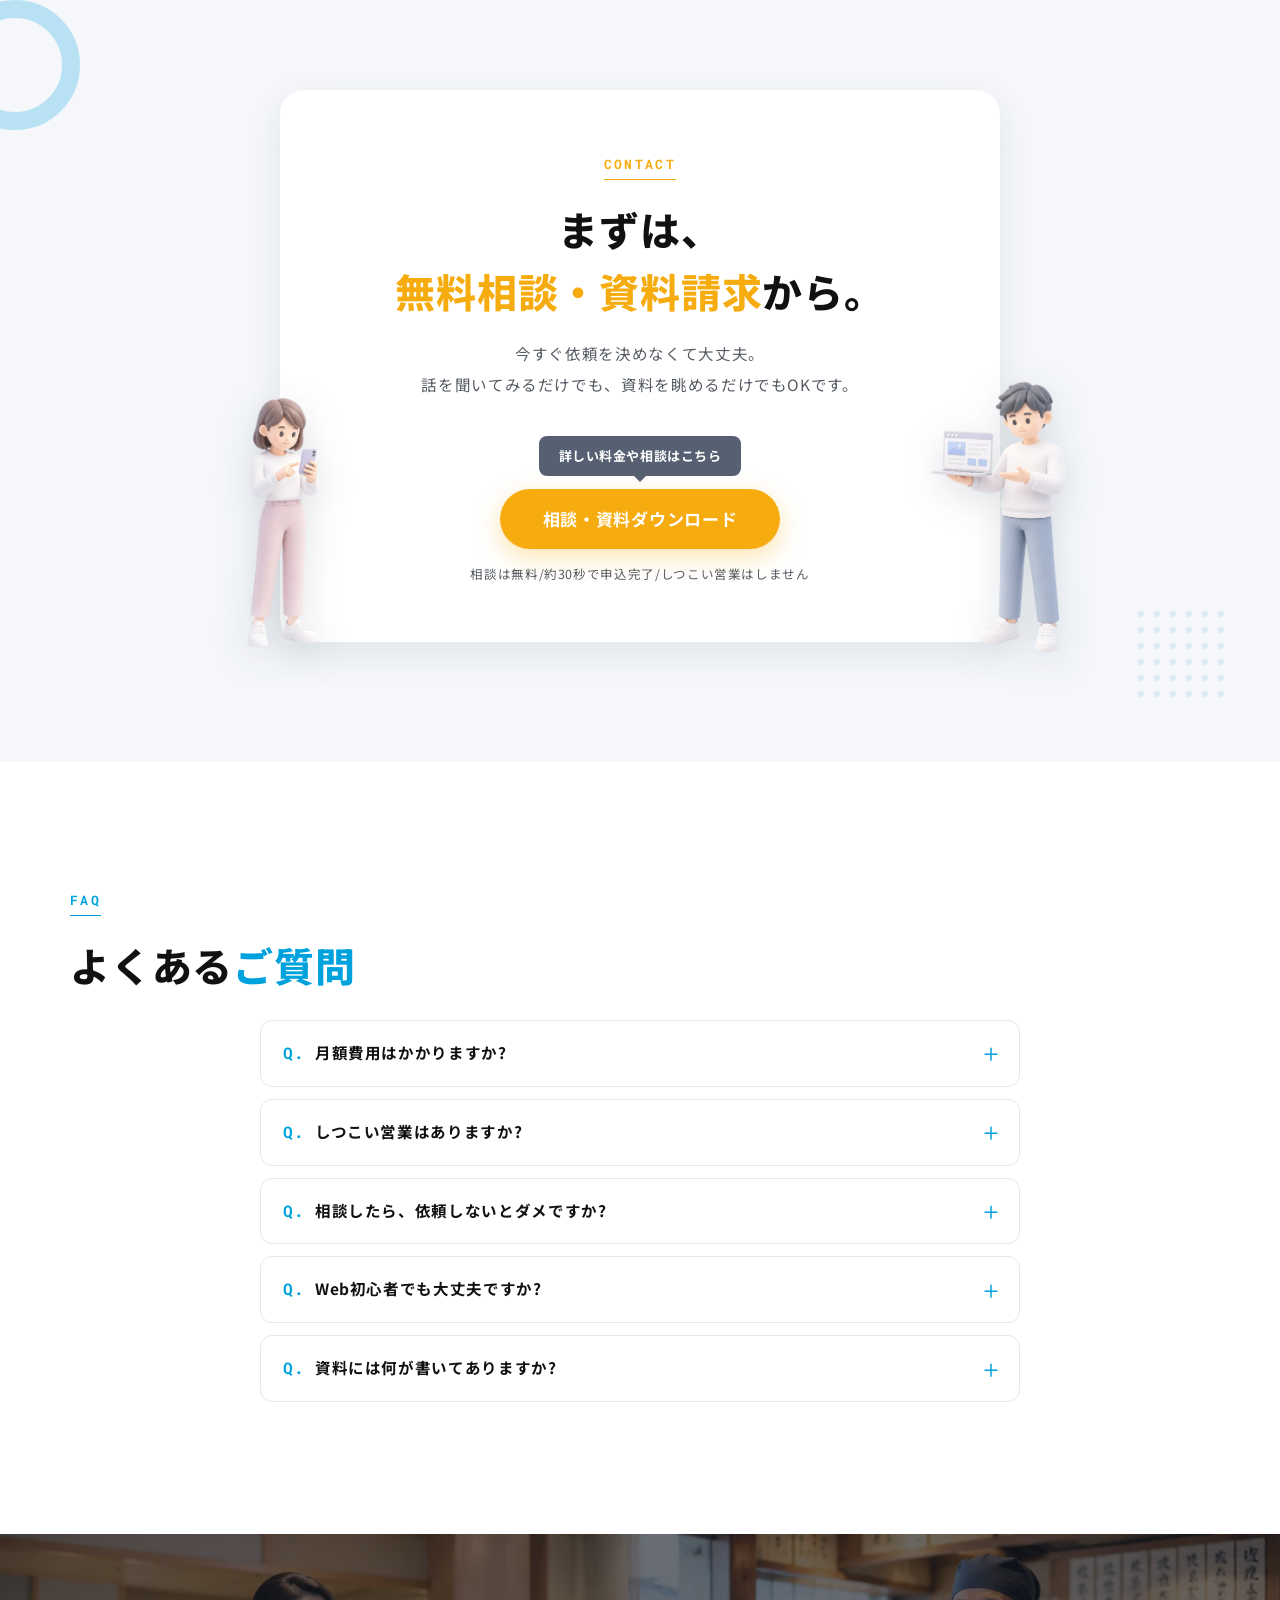
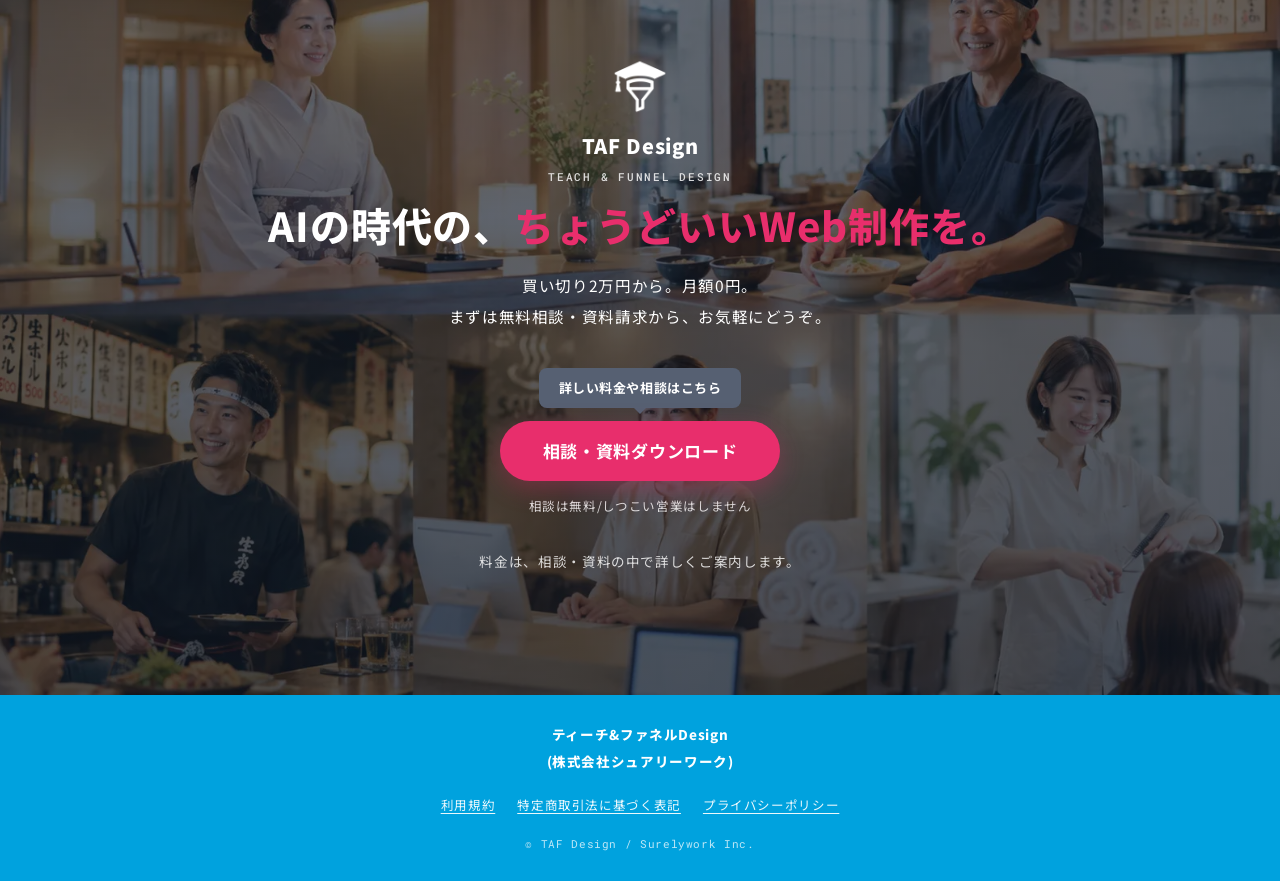
==== commit fa8ccc79: "feat: /lp/を資料請求特化の検索ページ化(noindex除去・タイトル/description調整・canonical追加) - 公式トップは「サイト全体の顔」、/lp/は「資料請求特化」と役" ====
--- a/index.html
+++ b/index.html
@@ -3,16 +3,16 @@
 <head>
 <meta charset="UTF-8">
 <meta name="viewport" content="width=device-width, initial-scale=1.0">
-<title>無料相談・資料請求受付中|個人事業主のためのWeb制作 TAF Design</title>
-
-<meta name="description" content="AIの時代に、HP/LP制作は高いまま。おかしくないですか?買い切り2万円から・月額0円のHP/LP制作。無料相談・資料請求を受付中。">
-<meta name="robots" content="noindex">
+<title>事業主・副業オーナーのHP/LP/セールスファネル制作 無料資料請求｜ティーチ&ファネルDesign</title>
+
+<meta name="description" content="事業主・副業オーナーのためのHP・LP・セールスファネル制作。買い切り2万円から・月額0円。無料の資料請求・お見積もりはこちら。約30秒で完了、資料はその場でメールでお届けします。しつこい営業はありません。">
+<link rel="canonical" href="https://taf-design.com/lp/">
 
 <!-- OGP -->
 <meta property="og:type" content="website">
 <meta property="og:url" content="https://taf-design.com/lp/">
-<meta property="og:title" content="AIの時代に、HPだけ高いまま。おかしくないですか?|TAF Design">
-<meta property="og:description" content="買い切り2万円から・月額0円のHP/LP制作。無料相談・資料請求を受付中。">
+<meta property="og:title" content="事業主・副業オーナーのHP/LP/セールスファネル制作 無料資料請求｜ティーチ&ファネルDesign">
+<meta property="og:description" content="買い切り2万円から・月額0円のHP/LP/セールスファネル制作。無料の資料請求・お見積もりを受付中。約30秒で完了、資料はその場でメールでお届け。">
 <meta property="og:image" content="https://taf-design.com/wp-content/uploads/2026/07/lp-fv-main.webp">
 <meta property="og:site_name" content="ティーチ&ファネルDesign">
 <meta name="twitter:card" content="summary_large_image">
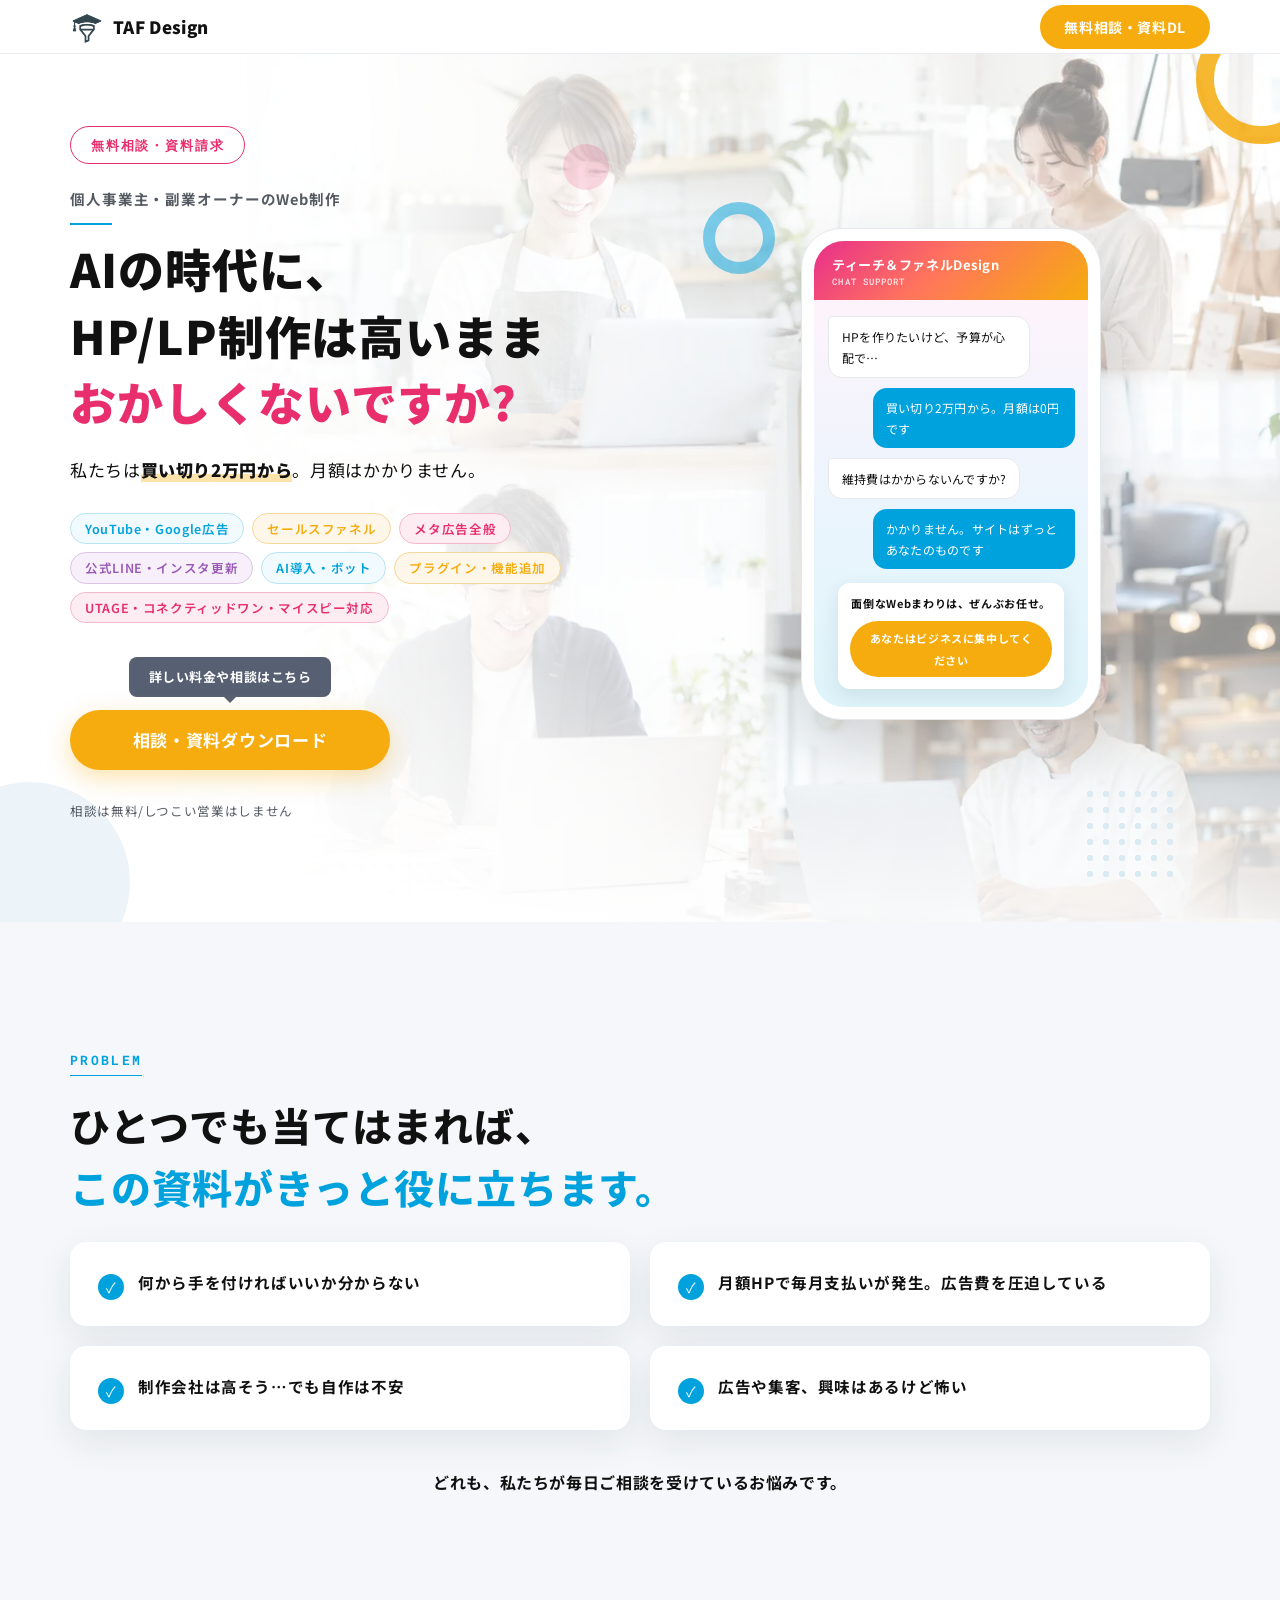
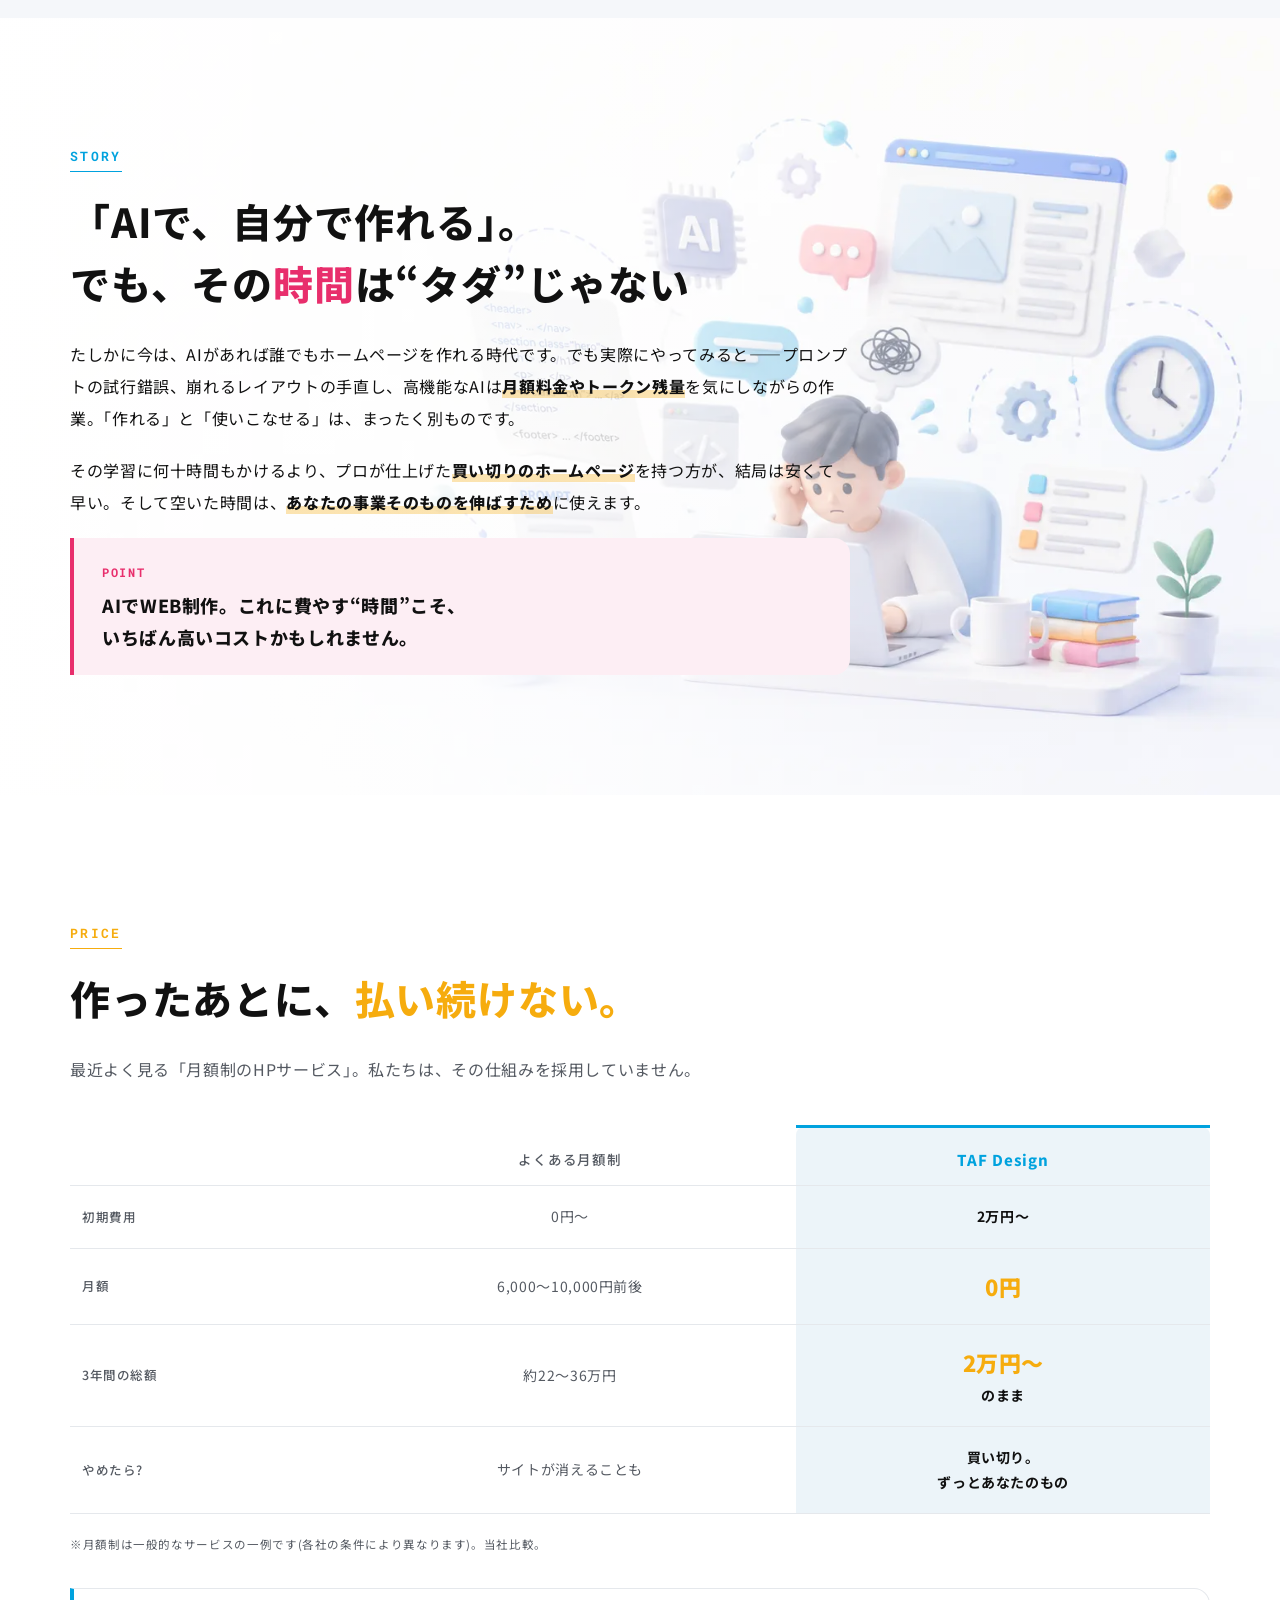
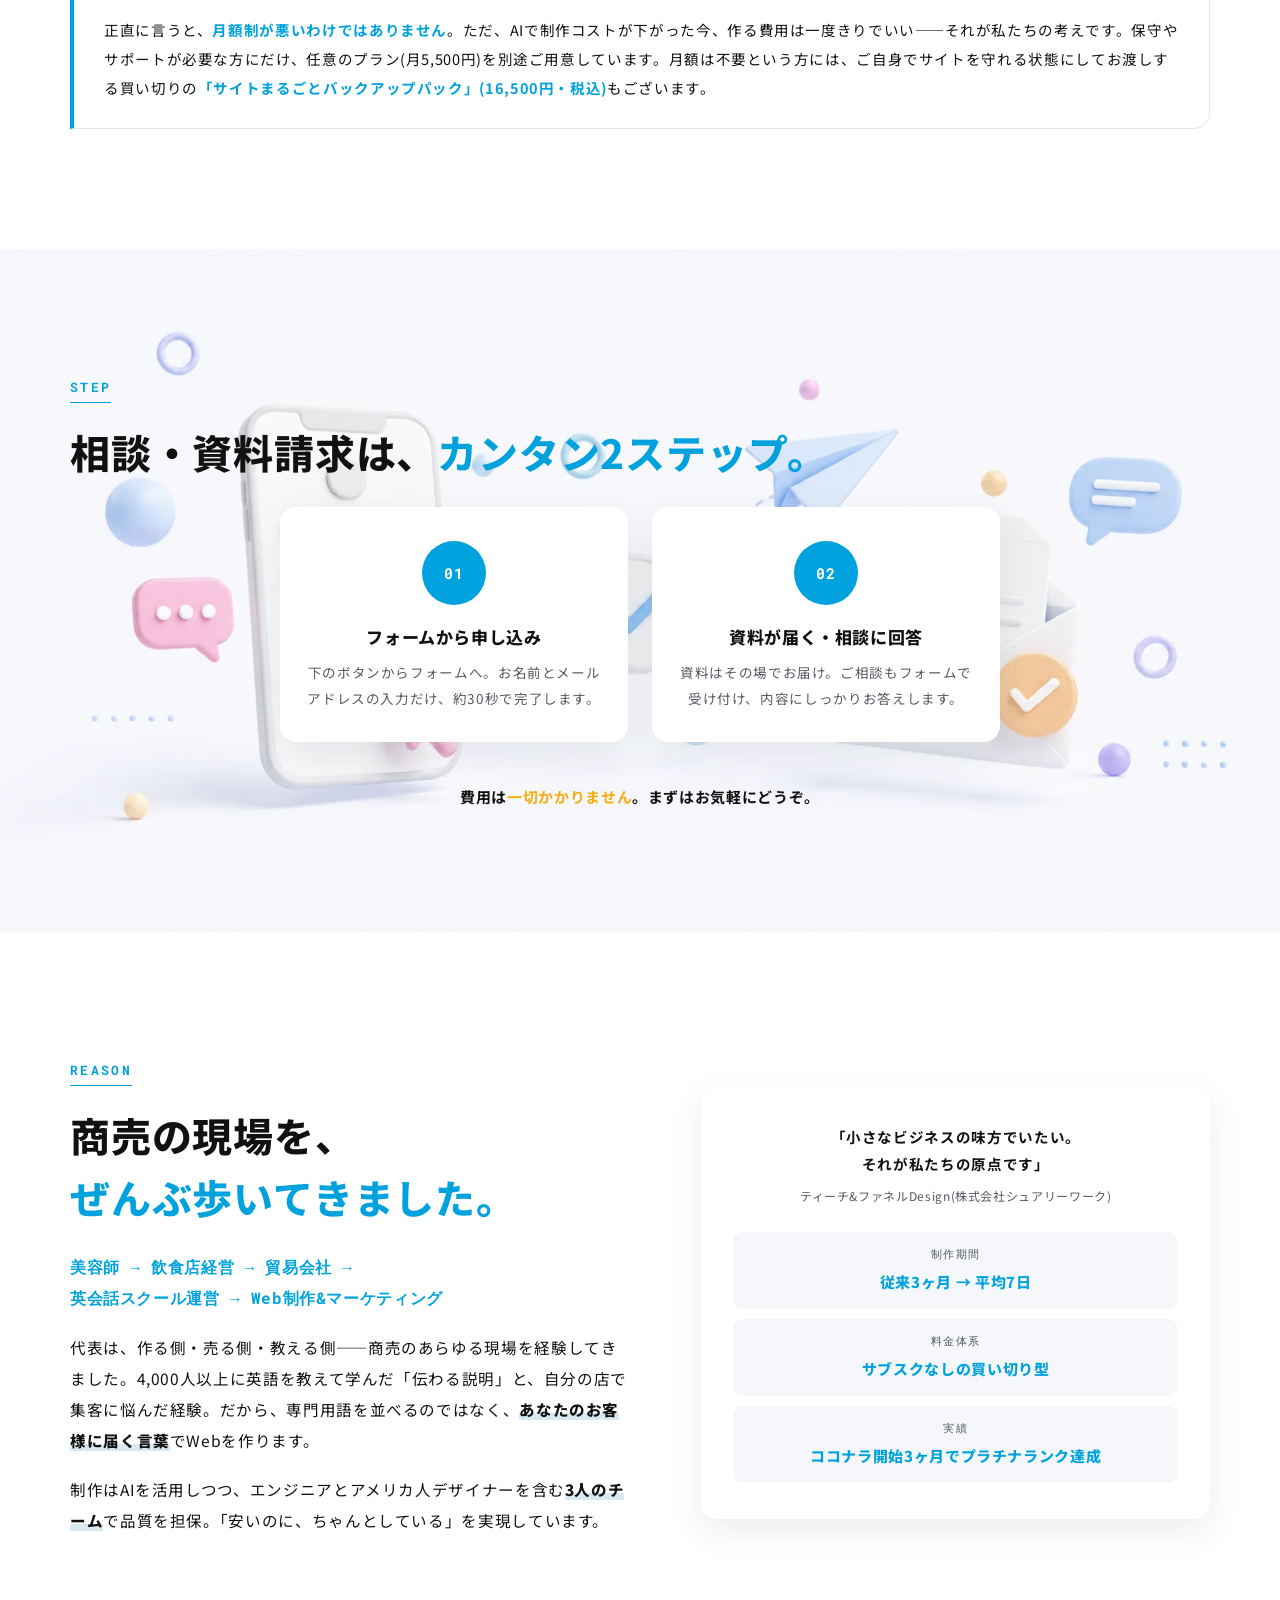
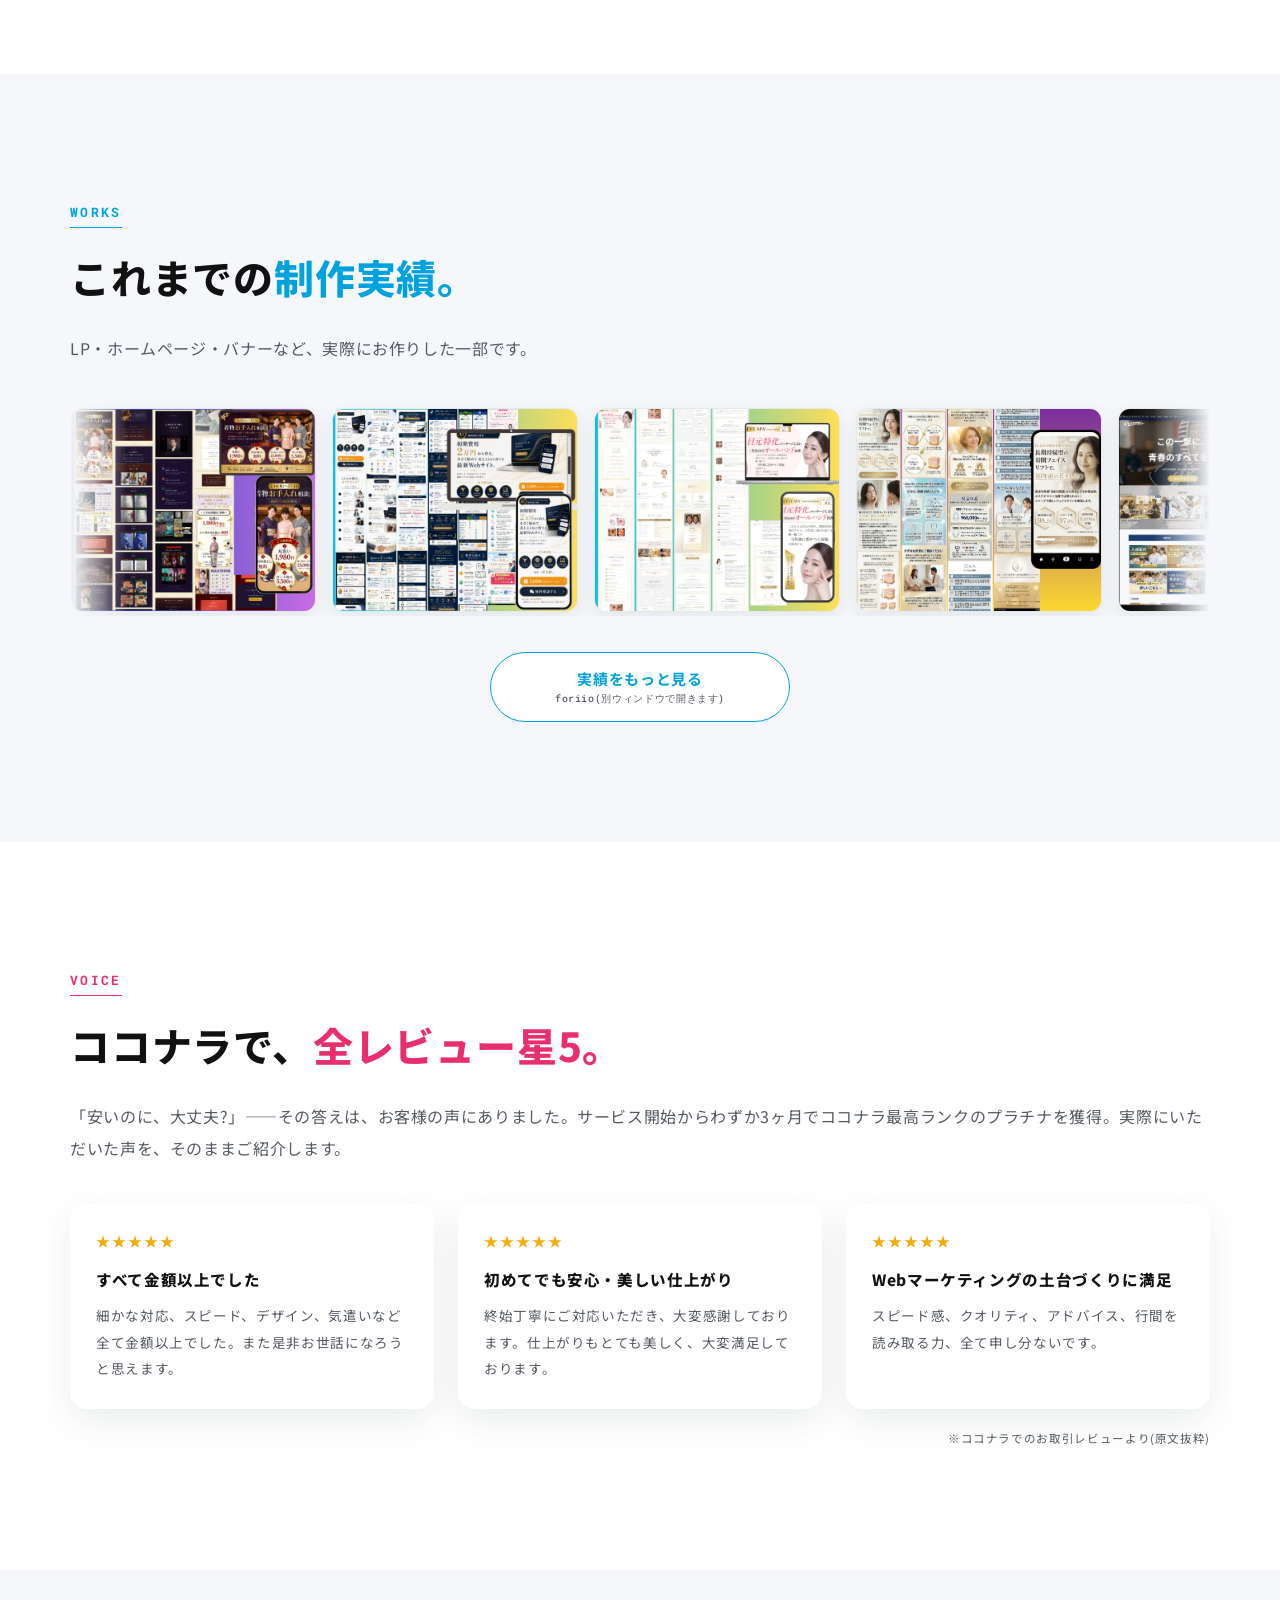
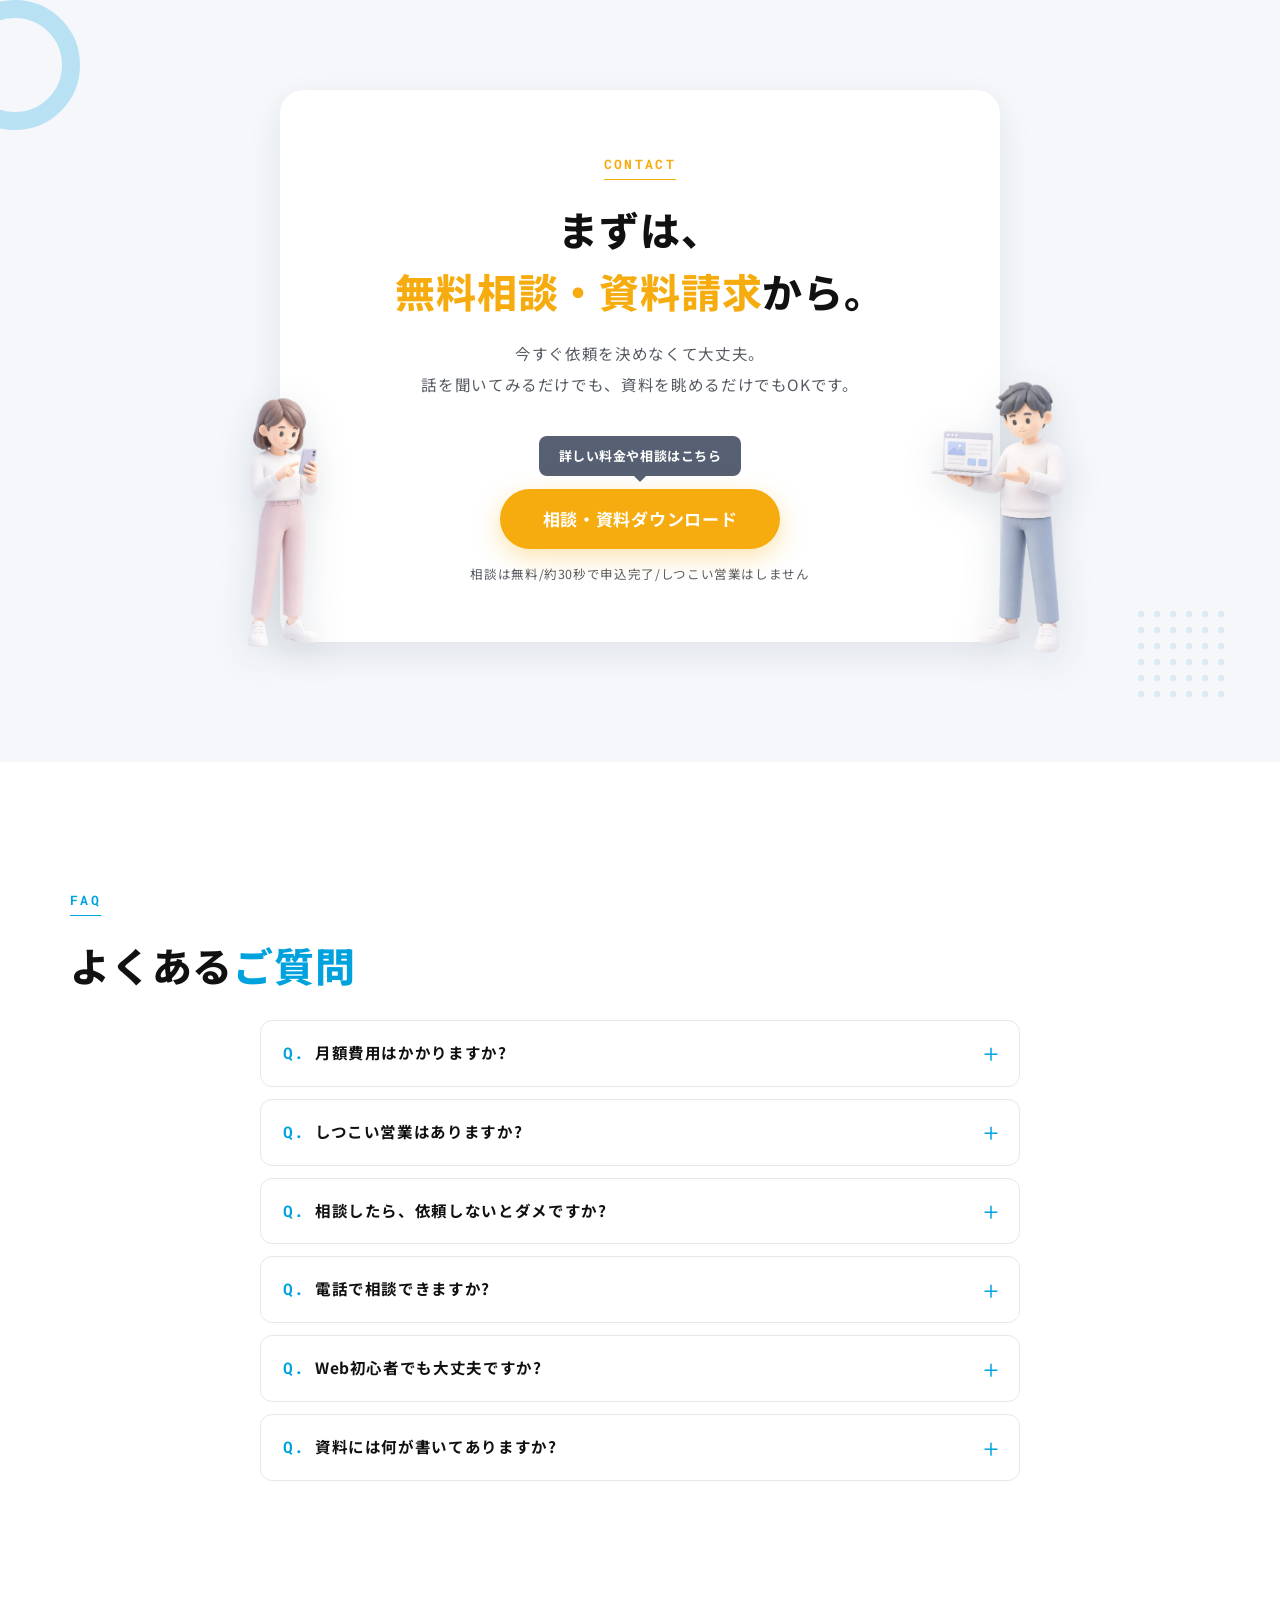
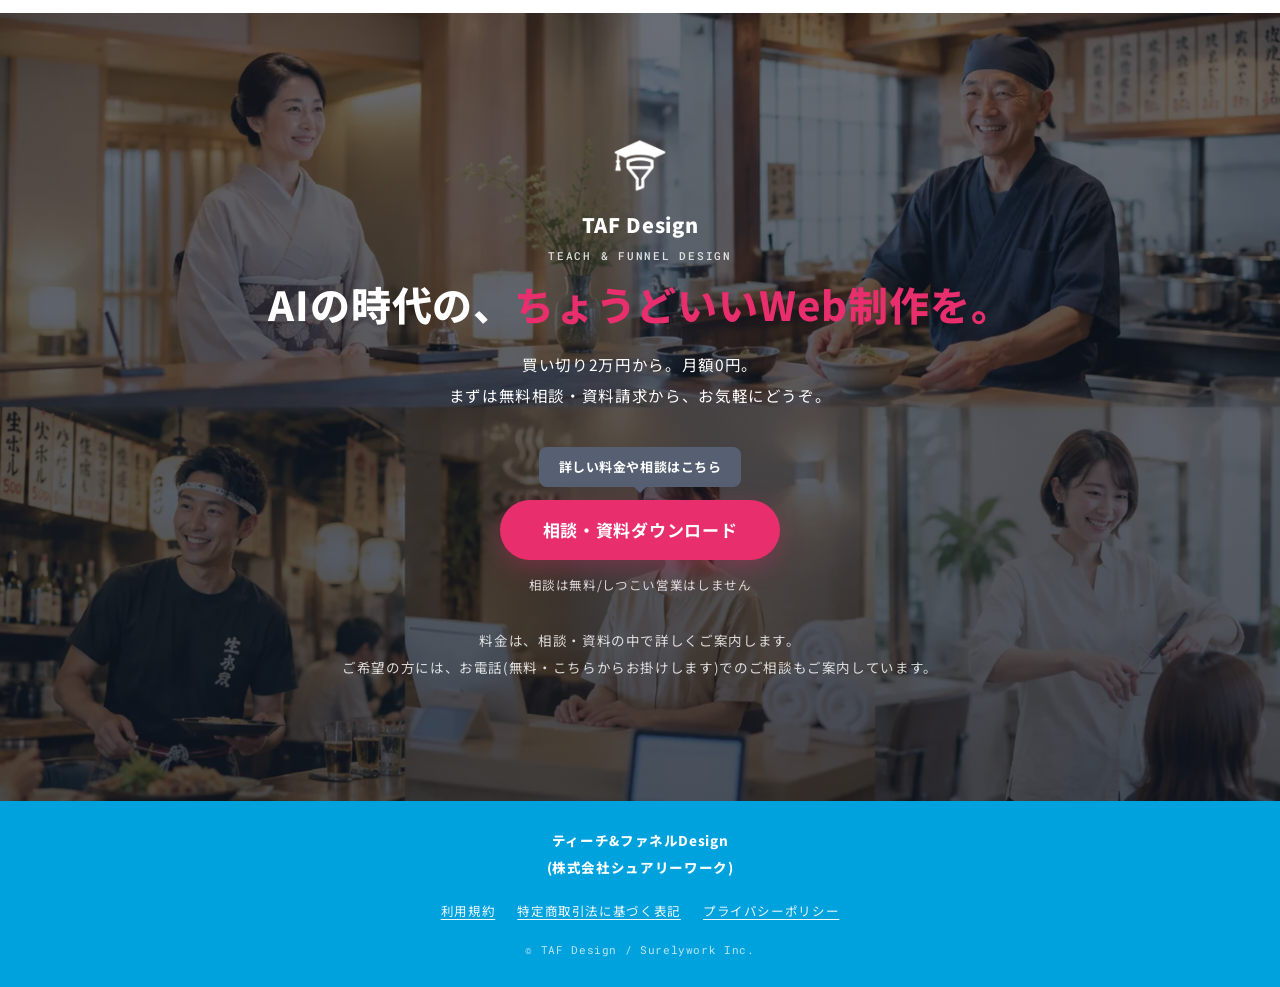
==== commit 222fe854: "電話相談(無料・希望者のみ・こちらから発信)を全媒体に導入(資料v25) - service-guide.html(v25)/print版/PDF: 流れページに電話相談ボックス+FAQ「電話で相談で" ====
--- a/index.html
+++ b/index.html
@@ -3,7 +3,7 @@
 <head>
 <meta charset="UTF-8">
 <meta name="viewport" content="width=device-width, initial-scale=1.0">
-<title>事業主・副業オーナーのHP/LP/セールスファネル制作 無料資料請求｜ティーチ&ファネルDesign</title>
+<title>HP/LP/セールスファネルの無料資料請求｜事業主・副業オーナー向け制作｜ティーチ&ファネルDesign</title>
 
 <meta name="description" content="事業主・副業オーナーのためのHP・LP・セールスファネル制作。買い切り2万円から・月額0円。無料の資料請求・お見積もりはこちら。約30秒で完了、資料はその場でメールでお届けします。しつこい営業はありません。">
 <link rel="canonical" href="https://taf-design.com/lp/">
@@ -11,7 +11,7 @@
 <!-- OGP -->
 <meta property="og:type" content="website">
 <meta property="og:url" content="https://taf-design.com/lp/">
-<meta property="og:title" content="事業主・副業オーナーのHP/LP/セールスファネル制作 無料資料請求｜ティーチ&ファネルDesign">
+<meta property="og:title" content="HP/LP/セールスファネルの無料資料請求｜事業主・副業オーナー向け制作｜ティーチ&ファネルDesign">
 <meta property="og:description" content="買い切り2万円から・月額0円のHP/LP/セールスファネル制作。無料の資料請求・お見積もりを受付中。約30秒で完了、資料はその場でメールでお届け。">
 <meta property="og:image" content="https://taf-design.com/wp-content/uploads/2026/07/lp-fv-main.webp">
 <meta property="og:site_name" content="ティーチ&ファネルDesign">
@@ -419,6 +419,10 @@
           <p class="ans">いいえ。お話を伺って、検討だけで終わっても大丈夫です。まずは疑問や不安の解消にお使いください。</p>
         </details>
         <details>
+          <summary>電話で相談できますか?</summary>
+          <p class="ans">はい。ご希望の方は、お電話番号とご都合の良い時間帯をお知らせください。こちらからお掛けして直接ご要望をお聞きします(無料・10分程度)。内容に応じてZoom相談もご案内できます。お電話なしで、チャットだけで完結いただくことも可能です。</p>
+        </details>
+        <details>
           <summary>Web初心者でも大丈夫ですか?</summary>
           <p class="ans">むしろ歓迎です。専門知識は不要。こちらの質問に答えていただくだけで、構成も文章もプロが組み立てます。</p>
         </details>
@@ -444,7 +448,7 @@
         <a class="cta-button cta-button--pink" href="https://taf-design.com/offer2/">相談・資料ダウンロード</a>
       </div>
       <p class="cta-note">相談は無料/しつこい営業はしません</p>
-      <p class="final-sub">料金は、相談・資料の中で詳しくご案内します。</p>
+      <p class="final-sub">料金は、相談・資料の中で詳しくご案内します。<br>ご希望の方には、お電話(無料・こちらからお掛けします)でのご相談もご案内しています。</p>
     </div>
   </section>
 
